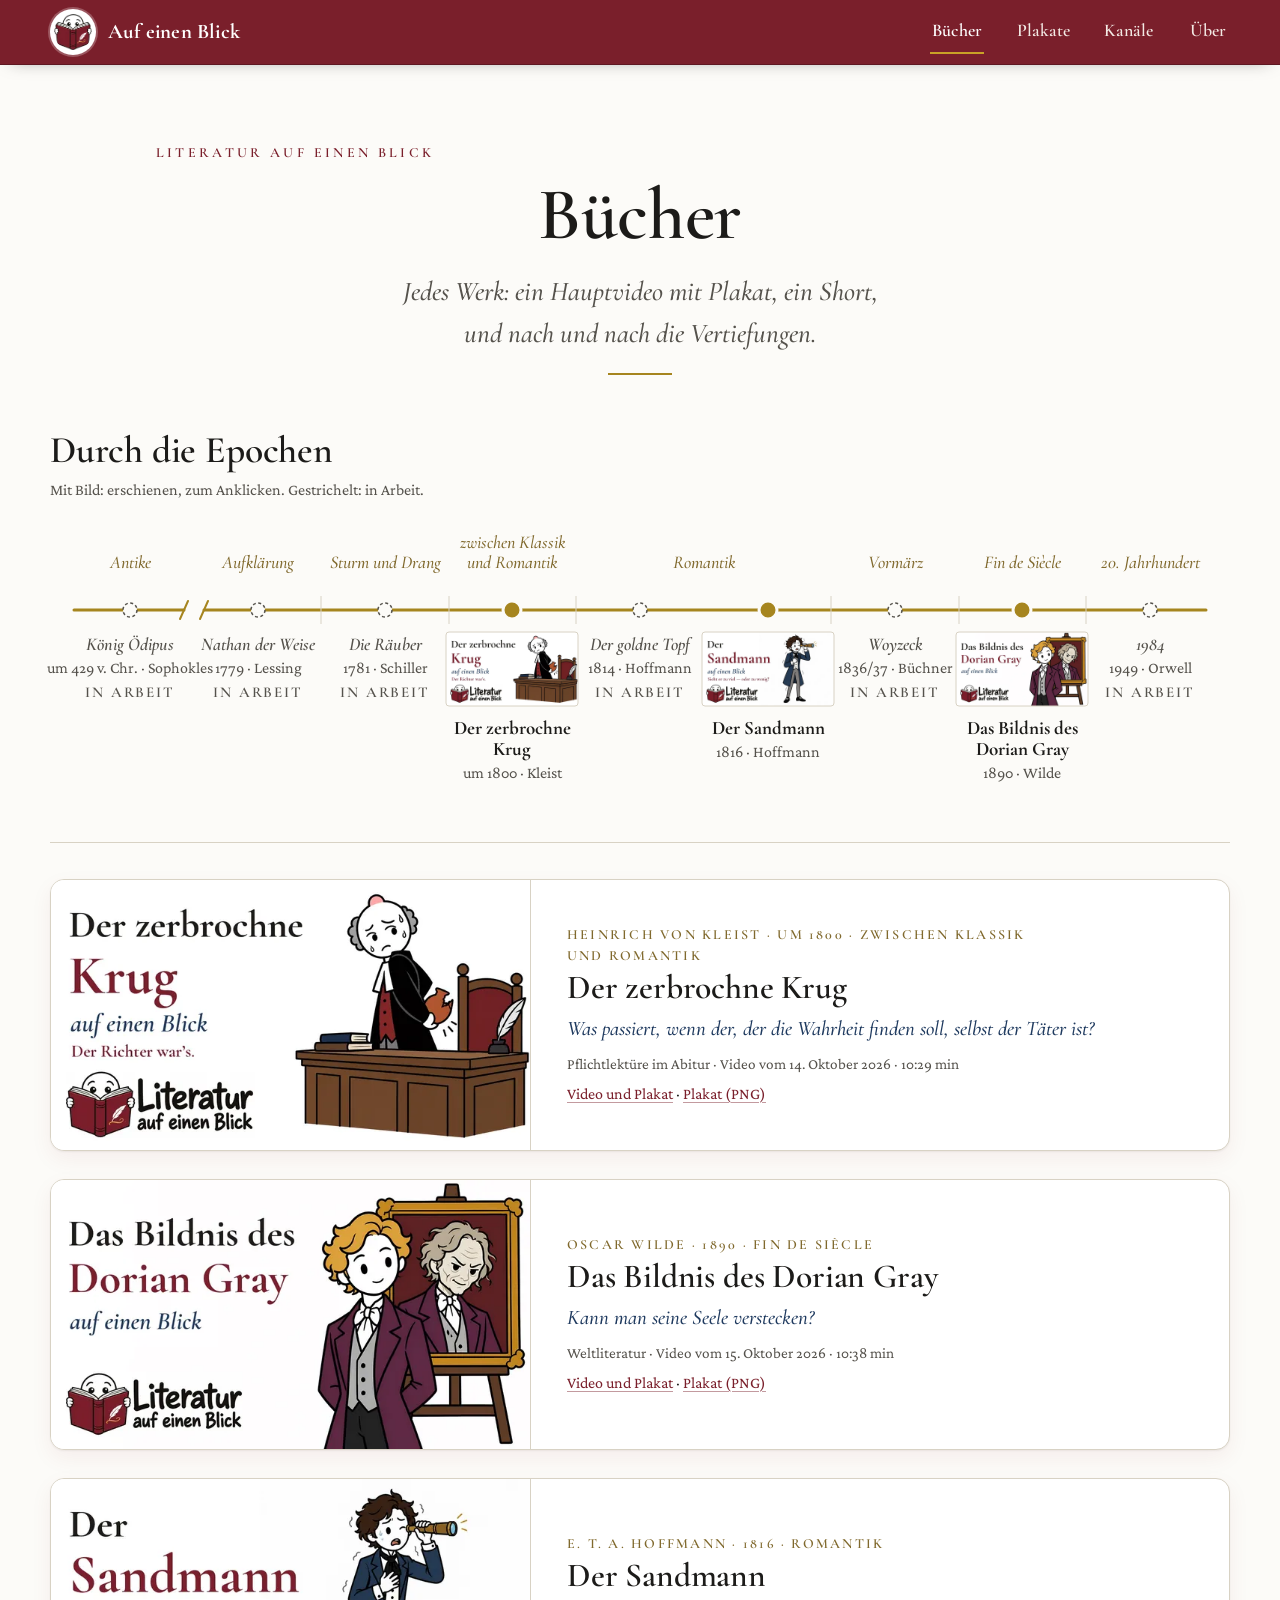
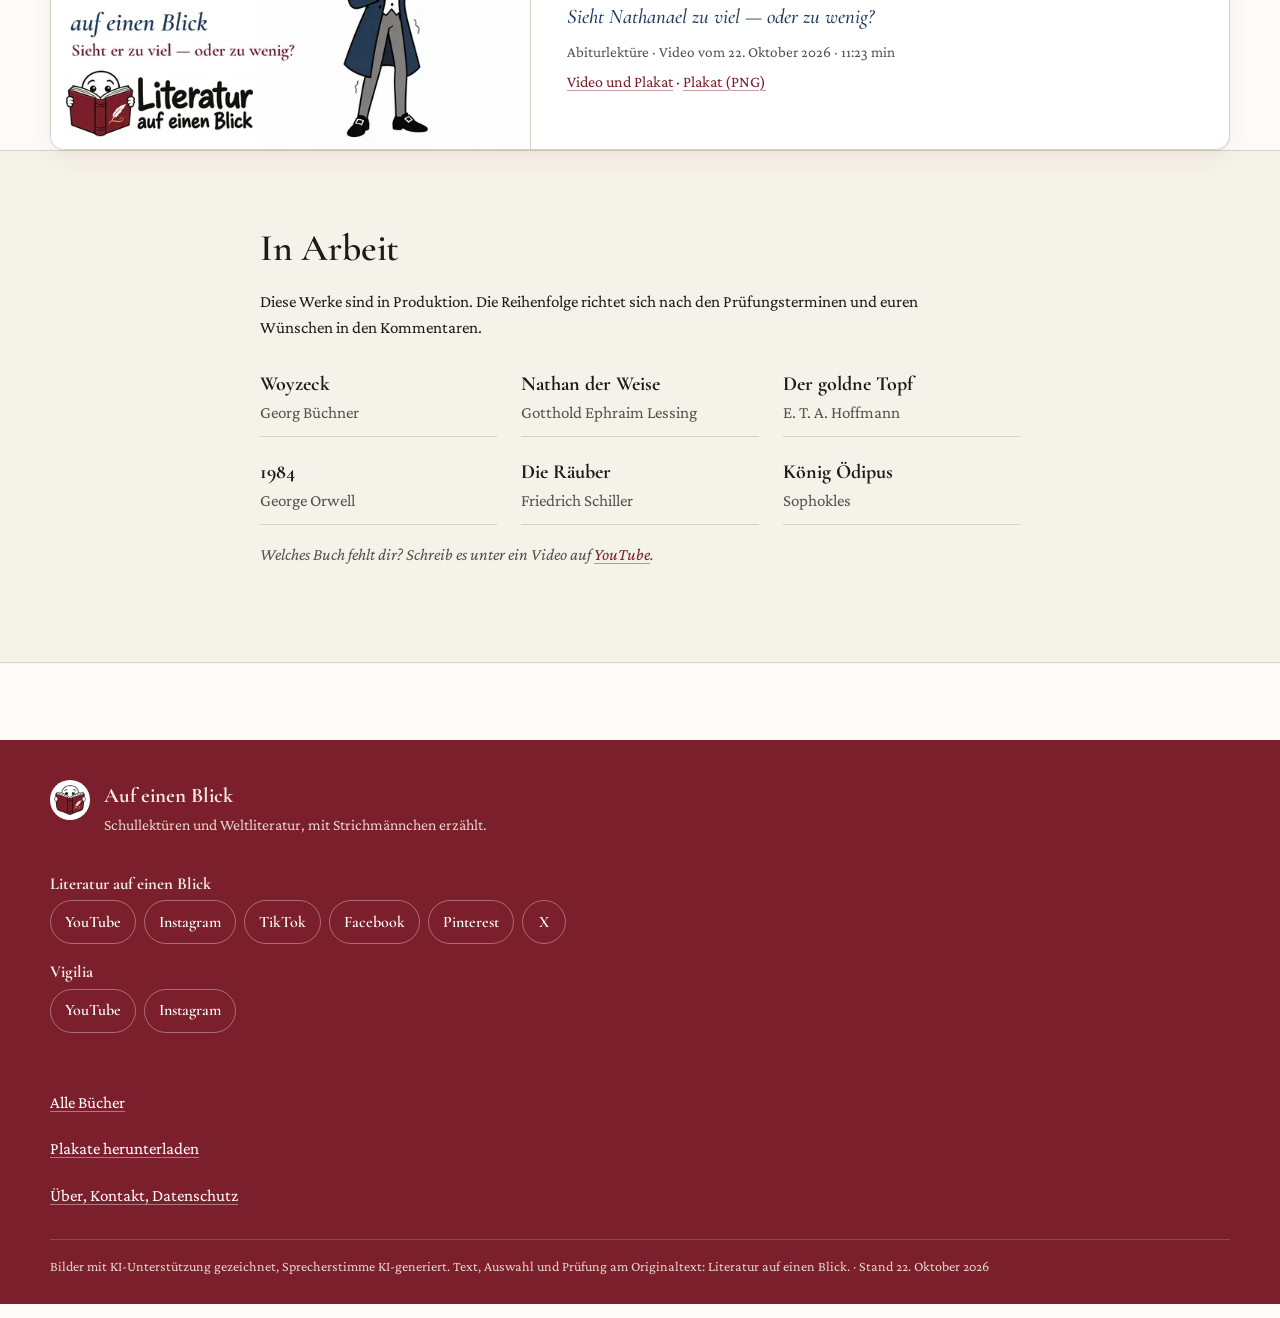
==== literatur/index.html @ 92797b98 "Website aktualisiert 28.10.2026 Co-Authored-By: Claude Opus 5.5 <noreply@anthropic.com>" ====
<!doctype html>
<html lang="de">
<head>
<meta charset="utf-8">
<meta name="viewport" content="width=device-width, initial-scale=1">
<title>Bücher · Auf einen Blick</title>
<meta name="description" content="Alle Werke von Literatur auf einen Blick: Der zerbrochne Krug, Das Bildnis des Dorian Gray, Der Sandmann. Video, Lernplakat, Short und Vertiefungen je Buch.">
<meta name="color-scheme" content="light">
<meta name="theme-color" content="#7A1F2B">
<meta name="google-site-verification" content="dYZ2hgxdLOQ-NdaXoD5eYEGdxpUDi4HKj_KnLI_vL98">
<meta name="p:domain_verify" content="3f7eaf046e3f26bb8e0d4d03ab0df8d9">
<link rel="canonical" href="https://aufeinenblick-kanal.de/literatur/">
<meta property="og:url" content="https://aufeinenblick-kanal.de/literatur/">
<meta property="og:type" content="website">
<meta property="og:site_name" content="Auf einen Blick">
<meta property="og:title" content="Bücher · Auf einen Blick">
<meta property="og:description" content="Alle Werke von Literatur auf einen Blick: Der zerbrochne Krug, Das Bildnis des Dorian Gray, Der Sandmann. Video, Lernplakat, Short und Vertiefungen je Buch.">
<meta property="og:image" content="https://aufeinenblick-kanal.de/medien/logo.png">
<meta property="og:image:width" content="1200">
<meta property="og:image:height" content="421">
<meta property="og:image:alt" content="Auf einen Blick">
<meta property="og:locale" content="de_DE">
<meta name="twitter:card" content="summary_large_image">
<link rel="icon" type="image/png" sizes="32x32" href="../medien/favicon-32.png">
<link rel="icon" type="image/png" sizes="192x192" href="../medien/favicon-192.png">
<link rel="apple-touch-icon" href="../medien/apple-touch-icon.png">
<link rel="preload" href="../schriften/CormorantGaramond-600.woff" as="font" type="font/woff" crossorigin>
<link rel="preload" href="../schriften/CrimsonPro-Regular.woff" as="font" type="font/woff" crossorigin>
<link rel="stylesheet" href="../stil.css?v=e8e331c3">
<script type="application/ld+json">{"@context":"https://schema.org","@graph":[{"@type":"CollectionPage","@id":"https://aufeinenblick-kanal.de/literatur/","url":"https://aufeinenblick-kanal.de/literatur/","name":"Bücher","inLanguage":"de","isPartOf":{"@id":"https://aufeinenblick-kanal.de/#website"},"mainEntity":{"@type":"ItemList","itemListElement":[{"@type":"ListItem","position":1,"url":"https://aufeinenblick-kanal.de/literatur/der-zerbrochne-krug/","name":"Der zerbrochne Krug"},{"@type":"ListItem","position":2,"url":"https://aufeinenblick-kanal.de/literatur/das-bildnis-des-dorian-gray/","name":"Das Bildnis des Dorian Gray"},{"@type":"ListItem","position":3,"url":"https://aufeinenblick-kanal.de/literatur/der-sandmann/","name":"Der Sandmann"}]}}]}</script>
</head>
<body>
<a class="sprung" href="#inhalt">Zum Inhalt</a>
<header class="kopf">
  <div class="rahmen kopf-innen">
    <a class="marke" href="../index.html" aria-label="Auf einen Blick – Startseite">
      <picture><source type="image/webp" srcset="../medien/gucker-92.webp"><img src="../medien/gucker-92.png" alt="" width="46" height="46"></picture>
      <span>Auf einen Blick</span>
    </a>
    <nav class="nav" aria-label="Hauptnavigation"><a href="../literatur/" aria-current="page">Bücher</a><a href="../plakate/">Plakate</a><a href="../index.html#kanaele">Kanäle</a><a href="../ueber/">Über</a></nav>
  </div>
</header>
<main id="inhalt">

<section class="rahmen">
  <div class="titelkopf"><p class="kicker">Literatur auf einen Blick</p><h1>Bücher</h1><p class="unterzeile">Jedes Werk: ein Hauptvideo mit Plakat, ein Short, und nach und nach die Vertiefungen.</p><span class="goldlinie" aria-hidden="true"></span></div>
  <section class="zeitleiste" aria-labelledby="zl-h">
  <h2 id="zl-h">Durch die Epochen</h2>
  <p class="zl-legende">Mit Bild: erschienen, zum Anklicken. Gestrichelt: in Arbeit.</p>
  <svg class="zeitleiste-quer" viewBox="0 0 1180 292" width="1180" height="292" role="group" aria-label="Zeitleiste der Werke nach Epochen"><defs><clipPath id="zlq3"><rect x="396" y="114" width="132" height="74" rx="3"/></clipPath><clipPath id="zlq5"><rect x="652" y="114" width="132" height="74" rx="3"/></clipPath><clipPath id="zlq7"><rect x="906" y="114" width="132" height="74" rx="3"/></clipPath></defs><line class="zl-pfad" x1="154" y1="92" x2="1156" y2="92"/><line class="zl-pfad" x1="24" y1="92" x2="134" y2="92"/><text class="zl-epoche" text-anchor="middle"><tspan x="80" y="50">Antike</tspan></text><text class="zl-epoche" text-anchor="middle"><tspan x="208" y="50">Aufklärung</tspan></text><text class="zl-epoche" text-anchor="middle"><tspan x="335" y="50">Sturm und Drang</tspan></text><text class="zl-epoche" text-anchor="middle"><tspan x="462" y="30">zwischen Klassik</tspan><tspan x="462" y="50">und Romantik</tspan></text><text class="zl-epoche" text-anchor="middle"><tspan x="654" y="50">Romantik</tspan></text><text class="zl-epoche" text-anchor="middle"><tspan x="845" y="50">Vormärz</tspan></text><text class="zl-epoche" text-anchor="middle"><tspan x="972" y="50">Fin de Siècle</tspan></text><text class="zl-epoche" text-anchor="middle"><tspan x="1100" y="50">20. Jahrhundert</tspan></text><path class="zl-bruch" d="M130 101 l8 -18 M150 101 l8 -18"/><line class="zl-grenze" x1="271" y1="78" x2="271" y2="106"/><line class="zl-grenze" x1="399" y1="78" x2="399" y2="106"/><line class="zl-grenze" x1="526" y1="78" x2="526" y2="106"/><line class="zl-grenze" x1="781" y1="78" x2="781" y2="106"/><line class="zl-grenze" x1="909" y1="78" x2="909" y2="106"/><line class="zl-grenze" x1="1036" y1="78" x2="1036" y2="106"/><g class="zl-bald"><circle class="zl-knoten-bald" cx="80" cy="92" r="7"/><text class="zl-titel-bald" text-anchor="middle"><tspan x="80" y="132">König Ödipus</tspan></text><text class="zl-meta" text-anchor="middle" x="80" y="155">um 429 v. Chr. · Sophokles</text><text class="zl-stand" text-anchor="middle" x="80" y="179">in Arbeit</text></g><g class="zl-bald"><circle class="zl-knoten-bald" cx="208" cy="92" r="7"/><text class="zl-titel-bald" text-anchor="middle"><tspan x="208" y="132">Nathan der Weise</tspan></text><text class="zl-meta" text-anchor="middle" x="208" y="155">1779 · Lessing</text><text class="zl-stand" text-anchor="middle" x="208" y="179">in Arbeit</text></g><g class="zl-bald"><circle class="zl-knoten-bald" cx="335" cy="92" r="7"/><text class="zl-titel-bald" text-anchor="middle"><tspan x="335" y="132">Die Räuber</tspan></text><text class="zl-meta" text-anchor="middle" x="335" y="155">1781 · Schiller</text><text class="zl-stand" text-anchor="middle" x="335" y="179">in Arbeit</text></g><a href="../literatur/der-zerbrochne-krug/" aria-label="Der zerbrochne Krug, um 1800 · Kleist, zwischen Klassik und Romantik"><circle class="zl-knoten" cx="462" cy="92" r="9"/><image href="../medien/der-zerbrochne-krug/thumbnail-640.webp" x="396" y="114" width="132" height="74" preserveAspectRatio="xMidYMid slice" clip-path="url(#zlq3)"/><rect class="zl-rahmen" x="396" y="114" width="132" height="74" rx="3"/><text class="zl-titel" text-anchor="middle"><tspan x="462" y="216">Der zerbrochne</tspan><tspan x="462" y="237">Krug</tspan></text><text class="zl-meta" text-anchor="middle" x="462" y="260">um 1800 · Kleist</text></a><g class="zl-bald"><circle class="zl-knoten-bald" cx="590" cy="92" r="7"/><text class="zl-titel-bald" text-anchor="middle"><tspan x="590" y="132">Der goldne Topf</tspan></text><text class="zl-meta" text-anchor="middle" x="590" y="155">1814 · Hoffmann</text><text class="zl-stand" text-anchor="middle" x="590" y="179">in Arbeit</text></g><a href="../literatur/der-sandmann/" aria-label="Der Sandmann, 1816 · Hoffmann, Romantik"><circle class="zl-knoten" cx="718" cy="92" r="9"/><image href="../medien/der-sandmann/thumbnail-640.webp" x="652" y="114" width="132" height="74" preserveAspectRatio="xMidYMid slice" clip-path="url(#zlq5)"/><rect class="zl-rahmen" x="652" y="114" width="132" height="74" rx="3"/><text class="zl-titel" text-anchor="middle"><tspan x="718" y="216">Der Sandmann</tspan></text><text class="zl-meta" text-anchor="middle" x="718" y="239">1816 · Hoffmann</text></a><g class="zl-bald"><circle class="zl-knoten-bald" cx="845" cy="92" r="7"/><text class="zl-titel-bald" text-anchor="middle"><tspan x="845" y="132">Woyzeck</tspan></text><text class="zl-meta" text-anchor="middle" x="845" y="155">1836/37 · Büchner</text><text class="zl-stand" text-anchor="middle" x="845" y="179">in Arbeit</text></g><a href="../literatur/das-bildnis-des-dorian-gray/" aria-label="Das Bildnis des Dorian Gray, 1890 · Wilde, Fin de Siècle"><circle class="zl-knoten" cx="972" cy="92" r="9"/><image href="../medien/das-bildnis-des-dorian-gray/thumbnail-640.webp" x="906" y="114" width="132" height="74" preserveAspectRatio="xMidYMid slice" clip-path="url(#zlq7)"/><rect class="zl-rahmen" x="906" y="114" width="132" height="74" rx="3"/><text class="zl-titel" text-anchor="middle"><tspan x="972" y="216">Das Bildnis des</tspan><tspan x="972" y="237">Dorian Gray</tspan></text><text class="zl-meta" text-anchor="middle" x="972" y="260">1890 · Wilde</text></a><g class="zl-bald"><circle class="zl-knoten-bald" cx="1100" cy="92" r="7"/><text class="zl-titel-bald" text-anchor="middle"><tspan x="1100" y="132">1984</tspan></text><text class="zl-meta" text-anchor="middle" x="1100" y="155">1949 · Orwell</text><text class="zl-stand" text-anchor="middle" x="1100" y="179">in Arbeit</text></g></svg>
  <div class="zeitleiste-hoch"><div class="zl-lauf"><p class="zl-ep">Antike</p><ul><li class="zl-offen"><strong>König Ödipus</strong><span class="zl-m">um 429 v. Chr. · Sophokles · in Arbeit</span></li></ul></div><div class="zl-bruch" aria-hidden="true"><svg viewBox="0 0 24 22" width="24" height="22"><path d="M2 12 l20 -8 M2 20 l20 -8"/></svg></div><div class="zl-lauf"><p class="zl-ep">Aufklärung</p><ul><li class="zl-offen"><strong>Nathan der Weise</strong><span class="zl-m">1779 · Lessing · in Arbeit</span></li></ul><p class="zl-ep">Sturm und Drang</p><ul><li class="zl-offen"><strong>Die Räuber</strong><span class="zl-m">1781 · Schiller · in Arbeit</span></li></ul><p class="zl-ep">zwischen Klassik und Romantik</p><ul><li class="zl-da"><a href="../literatur/der-zerbrochne-krug/"><picture><source type="image/webp" srcset="../medien/der-zerbrochne-krug/thumbnail-640.webp 640w, ../medien/der-zerbrochne-krug/thumbnail-960.webp 960w, ../medien/der-zerbrochne-krug/thumbnail-1280.webp 1280w" sizes="120px"><img src="../medien/der-zerbrochne-krug/thumbnail-klein.jpg" alt="" width="640" height="360" loading="lazy" decoding="async"></picture><span><strong>Der zerbrochne Krug</strong><span class="zl-m">um 1800 · Kleist</span></span></a></li></ul><p class="zl-ep">Romantik</p><ul><li class="zl-offen"><strong>Der goldne Topf</strong><span class="zl-m">1814 · Hoffmann · in Arbeit</span></li><li class="zl-da"><a href="../literatur/der-sandmann/"><picture><source type="image/webp" srcset="../medien/der-sandmann/thumbnail-640.webp 640w, ../medien/der-sandmann/thumbnail-960.webp 960w, ../medien/der-sandmann/thumbnail-1280.webp 1280w" sizes="120px"><img src="../medien/der-sandmann/thumbnail-klein.jpg" alt="" width="640" height="360" loading="lazy" decoding="async"></picture><span><strong>Der Sandmann</strong><span class="zl-m">1816 · Hoffmann</span></span></a></li></ul><p class="zl-ep">Vormärz</p><ul><li class="zl-offen"><strong>Woyzeck</strong><span class="zl-m">1836/37 · Büchner · in Arbeit</span></li></ul><p class="zl-ep">Fin de Siècle</p><ul><li class="zl-da"><a href="../literatur/das-bildnis-des-dorian-gray/"><picture><source type="image/webp" srcset="../medien/das-bildnis-des-dorian-gray/thumbnail-640.webp 640w, ../medien/das-bildnis-des-dorian-gray/thumbnail-960.webp 960w, ../medien/das-bildnis-des-dorian-gray/thumbnail-1280.webp 1280w" sizes="120px"><img src="../medien/das-bildnis-des-dorian-gray/thumbnail-klein.jpg" alt="" width="640" height="360" loading="lazy" decoding="async"></picture><span><strong>Das Bildnis des Dorian Gray</strong><span class="zl-m">1890 · Wilde</span></span></a></li></ul><p class="zl-ep">20. Jahrhundert</p><ul><li class="zl-offen"><strong>1984</strong><span class="zl-m">1949 · Orwell · in Arbeit</span></li></ul></div></div>
</section>
  <ul class="werk-liste gross"><li class="werk-karte">
  <a href="../literatur/der-zerbrochne-krug/" class="werk-bild" tabindex="-1" aria-hidden="true"><picture><source type="image/webp" srcset="../medien/der-zerbrochne-krug/thumbnail-640.webp 640w, ../medien/der-zerbrochne-krug/thumbnail-960.webp 960w, ../medien/der-zerbrochne-krug/thumbnail-1280.webp 1280w" sizes="(max-width: 640px) calc(100vw - 32px), 460px"><img src="../medien/der-zerbrochne-krug/thumbnail.jpg" alt="" width="640" height="360" loading="lazy" decoding="async"></picture></a>
  <div class="werk-text">
    <p class="werk-autor">Heinrich von Kleist · um 1800 · zwischen Klassik und Romantik</p>
    <h2><a href="../literatur/der-zerbrochne-krug/">Der zerbrochne Krug</a></h2>
    <p class="werk-frage">Was passiert, wenn der, der die Wahrheit finden soll, selbst der Täter ist?</p>
    <p class="werk-meta">Pflichtlektüre im Abitur · Video vom 14. Oktober 2026 · 10:29 min</p>
    <p class="werk-links"><a href="../literatur/der-zerbrochne-krug/">Video und Plakat</a> · <a href="../medien/der-zerbrochne-krug/plakat.png" download>Plakat (PNG)</a></p>
  </div>
</li><li class="werk-karte">
  <a href="../literatur/das-bildnis-des-dorian-gray/" class="werk-bild" tabindex="-1" aria-hidden="true"><picture><source type="image/webp" srcset="../medien/das-bildnis-des-dorian-gray/thumbnail-640.webp 640w, ../medien/das-bildnis-des-dorian-gray/thumbnail-960.webp 960w, ../medien/das-bildnis-des-dorian-gray/thumbnail-1280.webp 1280w" sizes="(max-width: 640px) calc(100vw - 32px), 460px"><img src="../medien/das-bildnis-des-dorian-gray/thumbnail.jpg" alt="" width="640" height="360" loading="lazy" decoding="async"></picture></a>
  <div class="werk-text">
    <p class="werk-autor">Oscar Wilde · 1890 · Fin de Siècle</p>
    <h2><a href="../literatur/das-bildnis-des-dorian-gray/">Das Bildnis des Dorian Gray</a></h2>
    <p class="werk-frage">Kann man seine Seele verstecken?</p>
    <p class="werk-meta">Weltliteratur · Video vom 15. Oktober 2026 · 10:38 min</p>
    <p class="werk-links"><a href="../literatur/das-bildnis-des-dorian-gray/">Video und Plakat</a> · <a href="../medien/das-bildnis-des-dorian-gray/plakat.png" download>Plakat (PNG)</a></p>
  </div>
</li><li class="werk-karte">
  <a href="../literatur/der-sandmann/" class="werk-bild" tabindex="-1" aria-hidden="true"><picture><source type="image/webp" srcset="../medien/der-sandmann/thumbnail-640.webp 640w, ../medien/der-sandmann/thumbnail-960.webp 960w, ../medien/der-sandmann/thumbnail-1280.webp 1280w" sizes="(max-width: 640px) calc(100vw - 32px), 460px"><img src="../medien/der-sandmann/thumbnail.jpg" alt="" width="640" height="360" loading="lazy" decoding="async"></picture></a>
  <div class="werk-text">
    <p class="werk-autor">E. T. A. Hoffmann · 1816 · Romantik</p>
    <h2><a href="../literatur/der-sandmann/">Der Sandmann</a></h2>
    <p class="werk-frage">Sieht Nathanael zu viel — oder zu wenig?</p>
    <p class="werk-meta">Abiturlektüre · Video vom 22. Oktober 2026 · 11:23 min</p>
    <p class="werk-links"><a href="../literatur/der-sandmann/">Video und Plakat</a> · <a href="../medien/der-sandmann/plakat.png" download>Plakat (PNG)</a></p>
  </div>
</li></ul>
</section>

<section class="abschnitt abschnitt-ton" aria-labelledby="bald">
  <div class="rahmen schmal">
    <h2 id="bald">In Arbeit</h2>
    <p>Diese Werke sind in Produktion. Die Reihenfolge richtet sich nach den Prüfungsterminen und euren Wünschen in den Kommentaren.</p>
    <ul class="bald-liste"><li><strong>Woyzeck</strong> <span>Georg Büchner</span></li><li><strong>Nathan der Weise</strong> <span>Gotthold Ephraim Lessing</span></li><li><strong>Der goldne Topf</strong> <span>E. T. A. Hoffmann</span></li><li><strong>1984</strong> <span>George Orwell</span></li><li><strong>Die Räuber</strong> <span>Friedrich Schiller</span></li><li><strong>König Ödipus</strong> <span>Sophokles</span></li></ul>
    <p class="randnotiz">Welches Buch fehlt dir? Schreib es unter ein Video auf <a href="https://www.youtube.com/@literaturaufeinenblick" rel="noopener">YouTube</a>.</p>
  </div>
</section>

</main>
<footer class="fuss">
  <div class="rahmen fuss-innen">
    <div class="fuss-marke">
      <picture><source type="image/webp" srcset="../medien/gucker-92.webp"><img src="../medien/gucker-92.png" alt="" width="40" height="40" loading="lazy" decoding="async"></picture>
      <div><strong>Auf einen Blick</strong><br><span>Schullektüren und Weltliteratur, mit Strichmännchen erzählt.</span></div>
    </div>
    <div class="fuss-sozial">
      <p class="fuss-titel">Literatur auf einen Blick</p><p class="sozial hell"><a href="https://www.youtube.com/@literaturaufeinenblick" rel="noopener">YouTube</a><a href="https://www.instagram.com/literaturaufeinenblick/" rel="noopener">Instagram</a><a href="https://www.tiktok.com/@literaturaufeinenblick" rel="noopener">TikTok</a><a href="https://www.facebook.com/profile.php?id=61595866234250" rel="noopener">Facebook</a><a href="https://de.pinterest.com/literaturaufeinenblick/" rel="noopener">Pinterest</a><a href="https://x.com/LitAufEinBlick" rel="noopener">X</a></p>
      <p class="fuss-titel">Vigilia</p><p class="sozial hell"><a href="https://www.youtube.com/@vigiliastudy" rel="noopener">YouTube</a><a href="https://www.instagram.com/vigilia_ambience/" rel="noopener">Instagram</a></p>
    </div>
    <ul class="fuss-links">
      <li><a href="../literatur/">Alle Bücher</a></li>
      <li><a href="../plakate/">Plakate herunterladen</a></li>
      <li><a href="../ueber/">Über, Kontakt, Datenschutz</a></li>
    </ul>
  </div>
  <p class="rahmen fuss-zeile">Bilder mit KI-Unterstützung gezeichnet, Sprecherstimme KI-generiert. Text, Auswahl und Prüfung am Originaltext: Literatur auf einen Blick. · Stand 22. Oktober 2026</p>
</footer>
<script src="../seite.js?v=51c5c749" defer></script>
</body>
</html>
---- stil.css ----
/* Auf einen Blick — Stylesheet
   Farbtoken „Regnum“ (00 Designsystem C+L §2) + Markenfarben der Kanalfamilie.
   Handwerk: Kicker in gesperrten Versalien über dem Titel, EINE kurze Goldlinie je Seite,
   keine Vollrahmen, Weißbühne wie auf den Plakaten. Hell, bewusst ohne Dunkelmodus. */

@font-face{font-family:"Cormorant";src:url("schriften/CormorantGaramond-500.woff") format("woff");font-weight:500;font-style:normal;font-display:swap}
@font-face{font-family:"Cormorant";src:url("schriften/CormorantGaramond-600.woff") format("woff");font-weight:600;font-style:normal;font-display:swap}
@font-face{font-family:"Cormorant";src:url("schriften/CormorantGaramond-700.woff") format("woff");font-weight:700;font-style:normal;font-display:swap}
@font-face{font-family:"Cormorant";src:url("schriften/CormorantGaramond-Italic-500.woff") format("woff");font-weight:500;font-style:italic;font-display:swap}
@font-face{font-family:"Cormorant";src:url("schriften/CormorantGaramond-Italic-600.woff") format("woff");font-weight:600;font-style:italic;font-display:swap}
@font-face{font-family:"Crimson";src:url("schriften/CrimsonPro-Regular.woff") format("woff");font-weight:400;font-style:normal;font-display:swap}
@font-face{font-family:"Crimson";src:url("schriften/CrimsonPro-Italic.woff") format("woff");font-weight:400;font-style:italic;font-display:swap}
@font-face{font-family:"Crimson";src:url("schriften/CrimsonPro-Bold.woff") format("woff");font-weight:700;font-style:normal;font-display:swap}

:root{
  --weiss:#FCFBF8; --altweiss:#F5F2EA; --papier:#FFFFFF;
  --tinte:#1C1B19; --tinte2:#55524C; --linie:#D8D2C4; --silber:#8E887C;
  --weinrot:#7A1F2B; --blutrot:#8A1220; --gold:#A6851F; --gold-hell:#C9A227; --navy:#1F3A5F; --gruen:#5A7A4D;
  /* Gold als Schrift: #A6851F erreicht auf Weiß nur 3,4:1. #80692D ist der Ursprungston aus dem Designsystem (§2, „aufgehellt aus 80692D“) und hält 5,1:1. */
  --gold-schrift:#80692D;
  --fuss-text:#F3E9E4; --fuss-leise:#E8D5CF;
  --display:"Cormorant","Cormorant Garamond",Garamond,"Times New Roman",serif;
  --text:"Crimson","Crimson Pro",Georgia,"Times New Roman",serif;
  --rahmen:1180px; --schmal:760px; --rand:clamp(16px,4vw,40px);
  --schatten:0 1px 2px rgba(28,27,25,.08),0 14px 34px -14px rgba(122,31,43,.25);
  --uebergang:220ms cubic-bezier(.2,.8,.2,1);
  /* Karten wie in der Lektüre-App (Radius 14, Schatten mit Weinrot-Hauch) */
  --r:14px;
  --karte-schatten:0 1px 2px rgba(28,27,25,.06),0 8px 22px rgba(138,18,32,.06);
  --karte-schatten-hoch:0 2px 4px rgba(28,27,25,.07),0 14px 30px rgba(138,18,32,.11);
}
*{box-sizing:border-box}
html{color-scheme:light;scroll-behavior:smooth;-webkit-text-size-adjust:100%}
[id]{scroll-margin-top:80px} /* Sprungziele nicht unter dem klebenden Kopf */
body{margin:0;background:var(--weiss);color:var(--tinte);font:400 1.0625rem/1.55 var(--text);font-feature-settings:"kern","liga","onum";}
img{max-width:100%;height:auto;display:block}
picture{display:block}
a{color:var(--weinrot);text-decoration:underline;text-decoration-thickness:1px;text-underline-offset:3px;text-decoration-color:color-mix(in srgb,var(--weinrot) 45%,transparent);transition:color var(--uebergang),text-decoration-color var(--uebergang)}
a:hover{color:var(--blutrot);text-decoration-color:var(--gold)}
::selection{background:color-mix(in srgb,var(--gold) 35%,white);color:var(--tinte)}
:focus-visible{outline:2px solid var(--gold);outline-offset:3px;border-radius:2px}
.sprung{position:absolute;left:-999px;top:8px;background:var(--weinrot);color:#fff;padding:8px 12px;z-index:50}
.sprung:focus{left:8px}

h1,h2,h3{font-family:var(--display);font-weight:600;line-height:1.08;margin:0;color:var(--tinte);text-wrap:balance;letter-spacing:-.005em}
h1{font-size:clamp(2.5rem,1.6rem + 4vw,4.6rem);font-weight:600}
h2{font-size:clamp(1.7rem,1.3rem + 1.4vw,2.35rem);margin:0 0 .55em}
h3{font-size:1.45rem}
p{margin:0 0 1em;max-width:70ch}
strong{font-weight:700}
small{font-size:.85em}

.rahmen{width:min(100% - 2*var(--rand),var(--rahmen));margin-inline:auto}
.rahmen.schmal,.schmal{width:min(100% - 2*var(--rand),var(--schmal))}
.abschnitt{padding:clamp(40px,6vw,84px) 0}
.abschnitt-ton{background:var(--altweiss);border-top:1px solid var(--linie);border-bottom:1px solid var(--linie)}
.abschnitt-ton + .abschnitt-ton{border-top:0}
.abschnitt-kopf{display:flex;align-items:baseline;justify-content:space-between;gap:20px;flex-wrap:wrap}
.abschnitt-kopf h2{margin-bottom:.3em}
.mehr{display:inline-flex;align-items:center;min-height:44px;font-family:var(--display);font-size:1.15rem;font-weight:600;white-space:nowrap}

/* Kicker, Goldlinie, Titelkopf — Handwerk des Designsystems */
.kicker{font-family:var(--display);font-weight:600;font-size:.875rem;letter-spacing:.24em;text-transform:uppercase;color:var(--weinrot);margin:0 0 .75rem}
.goldlinie{display:block;width:64px;height:2px;background:var(--gold);margin:1.1rem auto 1.4rem}
.goldlinie.links{margin-left:0}
.titelkopf{text-align:center;padding:clamp(40px,6vw,80px) 0 clamp(12px,2vw,24px)}
.titelkopf h1{max-width:18ch;margin-inline:auto}
.unterzeile{font-family:var(--display);font-style:italic;font-weight:500;font-size:clamp(1.25rem,1rem + 1vw,1.7rem);color:var(--tinte2);margin:.6em auto 0;max-width:40ch}
.vorspann{font-size:1.22rem;line-height:1.5;max-width:60ch}
.vorspann.klein{font-size:1.08rem;color:var(--tinte2)}
.randnotiz{font-style:italic;color:var(--tinte2);max-width:60ch}

/* Kopf */
/* Weinrotes Band wie die Lektüre-App; mit dem weinroten Fuß zusammen die „Banderole“ (Designsystem: rote Streifen oben und unten) */
.kopf{position:sticky;top:0;z-index:20;background:var(--weinrot);color:var(--fuss-text);border-bottom:1px solid #5E1721;box-shadow:0 6px 18px -12px rgba(28,27,25,.55)}
.kopf :focus-visible{outline-color:var(--gold-hell)}
.kopf-innen{display:flex;align-items:center;justify-content:space-between;gap:16px;min-height:64px}
.marke{flex:0 0 auto;min-width:46px;min-height:44px;display:flex;align-items:center;gap:12px;text-decoration:none;color:#fff;font-family:var(--display);font-weight:700;font-size:1.3rem;letter-spacing:.01em}
.marke img{width:46px;height:46px;object-fit:contain;background:#fff;border-radius:50%;padding:4px;box-shadow:0 0 0 2px rgba(255,255,255,.25)}
.marke:hover{color:#fff}
.nav{display:flex;gap:clamp(14px,2.4vw,32px)}
.nav a{display:inline-flex;align-items:center;justify-content:center;min-height:44px;min-width:44px;text-decoration:none;color:var(--fuss-text);font-family:var(--display);font-weight:600;font-size:1.12rem;padding:0 2px;border-bottom:2px solid transparent;transition:color var(--uebergang),border-color var(--uebergang)}
.nav a:hover{color:#fff;border-color:var(--gold-hell)}
.nav a[aria-current="page"]{color:#fff;border-color:var(--gold-hell)}

/* Held (Startseite) */
/* Wie das Kanalbanner: weiße Bühne, Schriftzug G-10 mittig, darunter die gesperrte Leiste in Weinrot,
   links vier, rechts drei Dorian-Figuren auf gemeinsamer Fußlinie. Darunter Claim und Knöpfe, mittig. */
.held{background:var(--papier);border-bottom:1px solid var(--linie)}
.held-buehne{width:min(100% - 2*var(--rand),1320px);margin-inline:auto;display:grid;grid-template-columns:minmax(0,1fr) auto minmax(0,1fr);align-items:end;gap:clamp(16px,3vw,48px);padding:clamp(28px,4.5vw,60px) 0 clamp(24px,3.6vw,48px)}
.held-buehne picture{display:block}
.held-marke{text-align:center;padding-bottom:4px}
.held-logo{width:min(42vw,540px);height:auto;margin-inline:auto}
.held-leiste{font-family:var(--display);font-weight:600;font-size:clamp(.875rem,.7rem + .45vw,1.08rem);letter-spacing:.26em;text-transform:uppercase;color:var(--weinrot);margin:clamp(10px,1.4vw,18px) auto 0;max-width:none;white-space:nowrap}
.held-leiste i{font-style:normal;margin:0 .35em;letter-spacing:0}
.held-leiste span{white-space:nowrap}
.held-figuren{height:clamp(120px,15.5vw,212px);width:auto;max-width:100%;object-fit:contain}
.held-buehne > picture:first-child .held-figuren{margin-left:auto}
.held-buehne > picture:last-child .held-figuren{margin-right:auto}
.held-text{text-align:center;padding:clamp(36px,5vw,64px) 0 clamp(8px,2vw,24px)}
.held-text h1{font-size:clamp(2.3rem,1.6rem + 2.8vw,3.9rem);max-width:none}
.held-text h1 span{white-space:nowrap}
.held-text .vorspann{margin:0 auto;max-width:58ch}
.held-text .knoepfe{justify-content:center}
.knoepfe{display:flex;gap:12px;flex-wrap:wrap;margin:1.4rem 0 0}
.knopf{display:inline-flex;flex-direction:column;align-items:flex-start;gap:2px;background:var(--weinrot);color:#fff;text-decoration:none;font-family:var(--display);font-weight:700;font-size:1.15rem;line-height:1.15;padding:12px 20px;border:1px solid var(--weinrot);border-radius:3px;min-height:48px;justify-content:center;box-shadow:0 1px 2px rgba(28,27,25,.1),0 10px 24px -12px rgba(122,31,43,.6);transition:transform var(--uebergang),box-shadow var(--uebergang),background var(--uebergang)}
.knopf:hover{background:var(--blutrot);color:#fff;transform:translateY(-1px);box-shadow:0 2px 4px rgba(28,27,25,.1),0 14px 28px -12px rgba(122,31,43,.7)}
.knopf small{font-family:var(--text);font-weight:400;font-size:.875rem;opacity:.9;letter-spacing:0}
.knopf.zweit{background:transparent;color:var(--tinte);border-color:var(--tinte2);box-shadow:none}
.knopf.zweit:hover{background:var(--papier);border-color:var(--tinte);color:var(--tinte)}
.knopf.zweit small{color:var(--tinte2);opacity:1}

/* Werk-Liste (Karten als Zeitungsspalten, nicht als gleichförmige Kacheln) */
.werk-liste{list-style:none;margin:16px 0 0;padding:0;display:grid;grid-template-columns:repeat(auto-fit,minmax(min(300px,100%),1fr));gap:clamp(20px,3vw,40px) clamp(20px,3vw,36px)}
.werk-liste.gross{grid-template-columns:1fr;gap:clamp(18px,2.4vw,28px)}
/* Karten wie in der Lektüre-App: weiße Karte, Haarlinie, weicher weinroter Schatten, Bild bündig oben */
.werk-karte{display:flex;flex-direction:column;gap:0;background:var(--papier);border:1px solid var(--linie);border-radius:var(--r);box-shadow:var(--karte-schatten);overflow:hidden;transition:box-shadow var(--uebergang),transform var(--uebergang)}
.werk-karte:hover{box-shadow:var(--karte-schatten-hoch);transform:translateY(-2px)}
.werk-text{padding:16px clamp(16px,2vw,22px) 4px}
.werk-liste.gross .werk-karte{flex-direction:row;align-items:center;gap:0}
.werk-liste.gross .werk-bild{flex:0 0 min(46%,480px);align-self:stretch}
.werk-liste.gross .werk-bild picture,.werk-liste.gross .werk-bild img{height:100%;object-fit:cover}
.werk-liste.gross .werk-text{padding:20px clamp(18px,3vw,36px)}
.werk-bild{display:block;overflow:hidden;background:var(--papier);border-bottom:1px solid var(--linie)}
.werk-liste.gross .werk-bild{border-bottom:0;border-right:1px solid var(--linie)}
.werk-bild img{transition:transform 600ms cubic-bezier(.2,.8,.2,1)}
.werk-bild:hover img{transform:scale(1.025)}
.werk-text :is(h2,h3){font-size:1.65rem;margin:.1em 0 .25em}
.werk-liste.gross .werk-text :is(h2,h3){font-size:2.1rem}
.werk-text :is(h2,h3) a{text-decoration:none;color:var(--tinte)}
.werk-text :is(h2,h3) a:hover{color:var(--weinrot)}
.werk-autor{font-family:var(--display);font-weight:600;font-size:.875rem;letter-spacing:.16em;text-transform:uppercase;color:var(--gold-schrift);margin:0}
.werk-frage{font-family:var(--display);font-style:italic;font-size:1.3rem;line-height:1.3;color:var(--navy);margin:0 0 .5em}
.werk-meta{font-size:.95rem;color:var(--tinte2);margin:0 0 .4em}
.werk-links{margin:0;font-size:1rem}
/* Textlinks in Karten: Polster vergrößert die Tippfläche auf 44 px, ohne die Zeile zu verschieben */
.werk-links a,.weiter a{padding-block:13px}

/* Schritte */
.schritte{counter-reset:s;list-style:none;margin:8px 0 1.2em;padding:0;display:grid;gap:18px}
.schritte li{position:relative;padding-left:60px;max-width:62ch}
.schritte li::before{counter-increment:s;content:counter(s);position:absolute;left:0;top:-4px;width:40px;height:40px;border-radius:50%;background:var(--weinrot);color:#fff;font-family:var(--display);font-weight:700;font-size:1.3rem;display:grid;place-items:center}
.schritte strong{font-family:var(--display);font-size:1.3rem;font-weight:700;display:block;margin-bottom:.1em}

/* Kanäle */
.kanal-liste{list-style:none;margin:10px 0 0;padding:0;display:grid;grid-template-columns:repeat(auto-fit,minmax(min(320px,100%),1fr));gap:28px 48px}
.kanal{display:flex;gap:18px;align-items:flex-start;padding:18px 0;border-top:1px solid var(--linie)}
.kanal > picture,.kanal .platzhalter{flex:0 0 88px}
.kanal > div{min-width:0}
.kanal img,.kanal .platzhalter{width:88px;height:88px;border-radius:50%;object-fit:cover;box-shadow:0 1px 2px rgba(28,27,25,.1),0 8px 18px -8px rgba(28,27,25,.3)}
.kanal .platzhalter{display:grid;place-items:center;background:var(--papier);border:1px dashed var(--silber);box-shadow:none}
/* Geplante Kanäle: das Zeichen des Dachs, ausgegraut — kein Ersatzsymbol, bis sie ein eigenes Logo haben */
.kanal .platzhalter img{width:52px;height:52px;border-radius:0;box-shadow:none;object-fit:contain;filter:grayscale(1);opacity:.4}
.kanal h3{font-size:1.5rem;margin:0 0 .25em;display:flex;align-items:center;gap:10px;flex-wrap:wrap}
.kanal h3 a{display:inline-flex;align-items:center;min-height:44px;text-decoration:none;color:var(--tinte)}
.kanal h3 a:hover{color:var(--weinrot)}
.kanal p{margin:0 0 .4em;max-width:52ch}
.kanal.geplant p,.kanal.geplant h3{color:var(--tinte2)}
.status{font-family:var(--display);font-weight:600;font-size:.875rem;letter-spacing:.12em;text-transform:uppercase;color:var(--tinte2);border:1px solid var(--linie);border-radius:999px;padding:2px 9px;vertical-align:middle}
.status.laeuft{color:var(--gruen);border-color:color-mix(in srgb,var(--gruen) 45%,transparent)}
.kanal-links{font-size:1rem}
.sozial{display:flex;flex-wrap:wrap;gap:8px;margin:.3em 0 .6em}
.sozial a{display:inline-flex;align-items:center;justify-content:center;min-height:44px;min-width:44px;padding:0 14px;border:1px solid var(--linie);border-radius:999px;background:var(--papier);text-decoration:none;color:var(--tinte);font-family:var(--display);font-weight:600;font-size:1rem;transition:border-color var(--uebergang),color var(--uebergang),transform var(--uebergang)}
.sozial a:hover{border-color:var(--weinrot);color:var(--weinrot);transform:translateY(-1px)}
.sozial.hell a{background:transparent;border-color:rgba(255,255,255,.35);color:#fff}
.sozial.hell a:hover{border-color:var(--gold-hell);color:#fff}
.fuss-sozial{grid-column:span 2}
.fuss-titel{font-family:var(--display);font-weight:700;font-size:1.05rem;margin:0 0 .2em;color:var(--fuss-text)}
.fuss-sozial .sozial{margin:0 0 .9em}
.lesen .sozial{margin:.2em 0 1em}

/* Plakat-Teaser */
.plakat-teaser{display:grid;grid-template-columns:minmax(0,1fr) minmax(0,1.1fr);gap:clamp(24px,4vw,56px);align-items:center}
.plakat-stapel{position:relative;display:block;aspect-ratio:16/10;text-decoration:none}
.plakat-stapel > picture{position:absolute;width:78%;transition:transform 500ms cubic-bezier(.2,.8,.2,1)}
.plakat-stapel img{width:100%;border-radius:3px;box-shadow:var(--schatten);border:1px solid var(--linie);transition:transform 500ms cubic-bezier(.2,.8,.2,1)}
.plakat-stapel > :nth-child(1){right:0;top:0;z-index:3}
.plakat-stapel > :nth-child(2){left:6%;top:16%;z-index:2;transform:rotate(-3deg)}
.plakat-stapel > :nth-child(3){left:0;bottom:0;z-index:1;transform:rotate(2deg)}
.plakat-stapel:hover > :nth-child(1){transform:translateY(-6px)}

/* Werkseite */
.werk .titelkopf{padding-bottom:0}
.leitfrage{background:var(--navy);color:#fff;font-family:var(--display);font-style:italic;font-weight:500;font-size:clamp(1.35rem,1.1rem + 1.2vw,1.9rem);line-height:1.3;padding:18px 26px 20px;margin:1.6rem auto 1.4rem;max-width:40ch;text-align:center;border-radius:3px;box-shadow:0 10px 30px -14px rgba(31,58,95,.7)}
.leitfrage span{display:block;font-style:normal;font-weight:600;font-size:.875rem;letter-spacing:.24em;text-transform:uppercase;color:var(--gold-hell);margin-bottom:.4em}
.kurz{font-size:1.2rem;text-align:center;max-width:56ch;margin:0 auto 1.6rem;color:var(--tinte)}
.video{margin:0 auto;max-width:980px}
.video-knopf{position:relative;display:block;width:100%;padding:0;border:0;background:var(--tinte);cursor:pointer;border-radius:4px;overflow:hidden;box-shadow:var(--schatten);aspect-ratio:16/9}
.video-knopf picture{height:100%}
.video-knopf img{width:100%;height:100%;object-fit:cover;transition:transform 700ms cubic-bezier(.2,.8,.2,1),opacity var(--uebergang)}
.video-knopf:hover img{transform:scale(1.02);opacity:.92}
.video-knopf .play{position:absolute;left:50%;top:50%;width:84px;height:84px;margin:-42px 0 0 -42px;border-radius:50%;background:var(--weinrot);color:#fff;display:grid;place-items:center;box-shadow:0 8px 24px -6px rgba(0,0,0,.5);transition:transform var(--uebergang),background var(--uebergang)}
.video-knopf .play svg{margin-left:4px;width:34px;height:34px}
.video-knopf:hover .play{transform:scale(1.06);background:var(--blutrot)}
.video-knopf .dauer{position:absolute;right:12px;bottom:12px;background:rgba(0,0,0,.72);color:#fff;font-family:var(--text);font-size:.9rem;padding:2px 8px;border-radius:3px;font-variant-numeric:tabular-nums}
.video iframe{display:block;width:100%;aspect-ratio:16/9;border:0;border-radius:4px;box-shadow:var(--schatten);background:#000}
.video figcaption{font-size:.92rem;color:var(--tinte2);margin:10px 0 0;text-align:center}

.plakat{display:grid;grid-template-columns:minmax(0,.9fr) minmax(0,1.3fr);gap:clamp(24px,4vw,60px);align-items:center}
.plakat-text .knoepfe{flex-direction:column;align-items:stretch;gap:10px;max-width:380px}
.plakat-bild{display:block;border:1px solid var(--linie);border-radius:3px;box-shadow:var(--schatten);background:var(--papier);overflow:hidden}
.plakat-bild img{transition:transform 700ms cubic-bezier(.2,.8,.2,1)}
.plakat-bild:hover img{transform:scale(1.015)}

.inhalt{display:grid;grid-template-columns:minmax(0,1.5fr) minmax(0,1fr);gap:clamp(28px,5vw,80px);align-items:start}
.inhalt h2{font-size:1.75rem;margin:1.8em 0 .5em}
.inhalt h2:first-child{margin-top:0}
.klausur{counter-reset:k;list-style:none;margin:0 0 1em;padding:0;display:grid;gap:12px}
.klausur li{position:relative;padding-left:44px;font-size:1.12rem;max-width:60ch}
.klausur li::before{counter-increment:k;content:counter(k);position:absolute;left:0;top:1px;width:30px;height:30px;border-radius:50%;background:var(--weinrot);color:#fff;font-family:var(--display);font-weight:700;display:grid;place-items:center;font-size:1.05rem}
.tipp{background:var(--papier);border:1px solid var(--linie);border-radius:10px;padding:12px 16px;max-width:60ch}
.zitat{font-family:var(--display);font-style:italic;font-size:1.4rem;line-height:1.35;color:var(--weinrot);margin:1em 0 1.4em;padding-left:18px;border-left:1px solid var(--linie);max-width:40ch}
.etappen{counter-reset:et;list-style:none;margin:0;padding:0;display:grid;gap:8px}
.etappen li{position:relative;padding-left:44px}
.etappen li::before{counter-increment:et;content:counter(et);position:absolute;left:0;top:1px;width:30px;height:30px;border-radius:50%;border:2px solid var(--weinrot);color:var(--weinrot);font-family:var(--display);font-weight:700;display:grid;place-items:center;font-size:1.05rem;background:var(--papier)}
.etappen strong,.paare strong{font-family:var(--display);font-size:1.25rem;font-weight:700;display:block;line-height:1.2}
.etappen span,.paare span{color:var(--tinte2)}
.paare{list-style:none;margin:0;padding:0;display:grid;grid-template-columns:repeat(auto-fill,minmax(min(220px,100%),1fr));gap:12px 24px}
.steckbrief{margin:0 0 .5em;display:grid;gap:8px}
.steckbrief div{display:grid;grid-template-columns:118px 1fr;gap:10px;padding-bottom:8px;border-bottom:1px solid var(--linie)}
.steckbrief dt{font-family:var(--display);font-weight:700;color:var(--weinrot);font-size:1.08rem}
.steckbrief dd{margin:0}
.spalte-rand h2{font-size:1.4rem;margin:1.6em 0 .5em}
.spalte-rand h2:first-child{margin-top:0}
.kapitel{list-style:none;margin:0;padding:0;columns:2;column-gap:20px;font-size:.98rem}
.kapitel li{break-inside:avoid}
.kapitel a{text-decoration:none;color:var(--tinte);display:flex;gap:10px;padding:10px 0}
.kapitel a:hover{color:var(--weinrot)}
.zeit{font-variant-numeric:tabular-nums;color:var(--gold-schrift);font-weight:700;min-width:38px;text-align:right}
.short{display:flex;gap:18px;align-items:flex-start;margin-top:2em;padding:18px;background:var(--papier);border:1px solid var(--linie);border-radius:var(--r);box-shadow:var(--karte-schatten)}
.short-bild{flex:0 0 110px;border-radius:6px;overflow:hidden;box-shadow:var(--schatten)}
.short h3{font-size:1.3rem;margin:0 0 .3em}
.short p{margin:0 0 .5em;font-size:1rem}
.hinweise{margin-top:1.6em;font-size:.95rem;color:var(--tinte2)}
.hinweise p{max-width:46ch}

/* Videofamilie */
.familienplakat{border:1px solid var(--linie);border-radius:3px;box-shadow:var(--schatten);margin:10px 0 28px;background:var(--papier)}
.aeste{display:grid;grid-template-columns:repeat(auto-fit,minmax(min(250px,100%),1fr));gap:26px 32px}
.ast ul{list-style:none;margin:0;padding:0;display:grid;gap:6px}
.ast li{display:grid;grid-template-columns:26px minmax(0,1fr) auto;grid-template-areas:"id titel bald" "id serie bald";column-gap:8px;align-items:baseline;padding:7px 0;border-bottom:1px solid var(--linie)}
.ast li strong{grid-area:titel;font-family:var(--display);font-size:1.12rem;font-weight:700;line-height:1.2}
.ast-id{grid-area:id;font-family:var(--display);font-weight:700;color:var(--tinte2);font-size:.9rem}
.ast-serie{grid-area:serie;font-size:.9rem;color:var(--tinte2)}
.ast .bald{grid-area:bald;align-self:center;font-size:.875rem;letter-spacing:.1em;text-transform:uppercase;color:var(--tinte2);font-family:var(--display);font-weight:600;white-space:nowrap}
.ast-marke{display:inline-block;font-family:var(--display);font-weight:700;font-size:.875rem;letter-spacing:.16em;text-transform:uppercase;color:#fff;padding:5px 12px;border-radius:999px;background:var(--weinrot)}
.ast-navy .ast-marke{background:var(--navy)}
.ast-gruen .ast-marke{background:var(--gruen)}
.ast-gold .ast-marke{background:var(--gold-schrift)}
.ast h3{margin:0 0 .3em}
.ast-satz{font-style:italic;color:var(--tinte2);margin:0 0 .6em;font-size:1rem}

/* Zeitleiste (Bücher-Seite): Goldpfad und Kreise wie das Familienplakat. Quer als SVG erst ab 1200 px (die
   SVG-Schrift skaliert mit), darunter dieselbe Zeitleiste senkrecht als Liste — Schrift bleibt ≥ 14 px. */
.zeitleiste{margin:8px 0 clamp(20px,3vw,36px);padding:0 0 clamp(20px,3vw,32px);border-bottom:1px solid var(--linie)}
.zeitleiste h2{margin-bottom:.2em}
.zl-legende{color:var(--tinte2);font-size:1rem;margin:0 0 1rem}
.zeitleiste .zeitleiste-quer{display:none;width:100%;height:auto;overflow:visible}
@media (min-width:1200px){.zeitleiste:not(.nur-hoch) .zeitleiste-quer{display:block}.zeitleiste:not(.nur-hoch) .zeitleiste-hoch{display:none}}
.zeitleiste-hoch{max-width:560px}
.zl-lauf{margin-left:8px;padding-left:26px;border-left:3px solid var(--gold)}
.zl-lauf ul{list-style:none;margin:0;padding:0}
.zl-ep{font-family:var(--display);font-style:italic;font-weight:500;font-size:1.15rem;color:var(--gold-schrift);margin:0;padding:10px 0 2px}
.zl-lauf li{position:relative;padding:8px 0}
.zl-lauf li::before{content:"";position:absolute;left:-35px;top:50%;width:15px;height:15px;margin-top:-7.5px;border-radius:50%;background:var(--gold);box-shadow:0 0 0 3px var(--weiss)}
.zl-lauf li.zl-offen::before{left:-34px;width:13px;height:13px;margin-top:-6.5px;background:var(--weiss);border:1.5px dashed var(--tinte2)}
.zl-da a{display:flex;gap:14px;align-items:center;text-decoration:none;color:var(--tinte)}
.zl-da picture{flex:0 0 120px}
.zl-da a > span{min-width:0}
.zl-da img{border-radius:3px;border:1px solid var(--linie)}
.zl-da a:hover strong{color:var(--weinrot)}
.zl-lauf strong{display:block;font-family:var(--display);font-weight:700;font-size:1.2rem;line-height:1.15}
.zl-offen strong{font-style:italic;font-weight:600;color:var(--tinte2)}
.zl-m{display:block;color:var(--tinte2);font-size:1rem}
.zl-bruch{height:26px;margin-left:-2px}
.zl-bruch svg{display:block}
.zl-bruch path{stroke:var(--gold);stroke-width:2.5;fill:none;stroke-linecap:round}
.zl-pfad{stroke:var(--gold);stroke-width:3;stroke-linecap:round}
.zl-bruch{stroke:var(--gold);stroke-width:2;fill:none;stroke-linecap:round}
.zl-grenze{stroke:var(--linie);stroke-width:1}
.zl-knoten{fill:var(--gold);stroke:var(--weiss);stroke-width:3}
.zl-knoten-bald{fill:var(--weiss);stroke:var(--tinte2);stroke-width:1.5;stroke-dasharray:3 2.5}
.zl-rahmen{fill:none;stroke:var(--linie);stroke-width:1}
.zl-epoche{font-family:var(--display);font-style:italic;font-weight:500;font-size:18px;fill:var(--gold-schrift)}
.zl-titel{font-family:var(--display);font-weight:700;font-size:19px;fill:var(--tinte)}
.zl-titel-bald{font-family:var(--display);font-style:italic;font-weight:600;font-size:18px;fill:var(--tinte2)}
.zl-meta{font-family:var(--text);font-size:16px;fill:var(--tinte2)}
.zl-stand{font-family:var(--display);font-weight:600;font-size:15px;letter-spacing:.12em;text-transform:uppercase;fill:var(--tinte2)}
.zeitleiste a:hover .zl-titel,.zeitleiste a:focus-visible .zl-titel{fill:var(--weinrot)}
.zeitleiste a:hover .zl-rahmen,.zeitleiste a:focus-visible .zl-rahmen{stroke:var(--weinrot);stroke-width:2}
.zeitleiste a{text-decoration:none}
.zeitleiste a:focus{outline:none}

/* Erschienene Äste als Karten mit ihrem Thumbnail */
.erschienen-h{font-size:1.35rem;margin:6px 0 14px}
.ast-karten{list-style:none;margin:0 0 32px;padding:0;display:grid;grid-template-columns:repeat(auto-fill,minmax(min(240px,100%),1fr));gap:24px 28px}
.ast-karte{display:flex;flex-direction:column;gap:4px}
.ast-karte-bild{margin-bottom:6px}
.ast-karte p{margin:0}
.ast-karte-bild{display:block;overflow:hidden;border-radius:10px;border:1px solid var(--linie);box-shadow:var(--karte-schatten);background:var(--papier)}
.ast-karte-bild img{transition:transform 600ms cubic-bezier(.2,.8,.2,1)}
.ast-karte-bild:hover img{transform:scale(1.03)}
.ast-karte h4{font-family:var(--display);font-weight:700;font-size:1.3rem;line-height:1.15;margin:0}
.ast-karte h4 a{text-decoration:none;color:var(--tinte);display:inline-block;padding-block:10px;min-height:44px}
.ast-karte h4 a:hover{color:var(--weinrot)}
.ast-karte-meta{font-size:.95rem;color:var(--tinte2)}

/* Bücher-Seite */
.bald-liste{list-style:none;margin:0 0 1em;padding:0;display:grid;grid-template-columns:repeat(auto-fit,minmax(min(220px,100%),1fr));gap:10px 24px}
.bald-liste li{padding:10px 0;border-bottom:1px solid var(--linie)}
.bald-liste strong{font-family:var(--display);font-size:1.25rem;font-weight:700;display:block}
.bald-liste span{color:var(--tinte2)}

/* Plakate-Seite */
.plakat-liste{list-style:none;margin:16px 0 0;padding:0;display:grid;gap:clamp(36px,5vw,64px)}
.plakat-gross{display:block;border:1px solid var(--linie);border-radius:3px;box-shadow:var(--schatten);background:var(--papier);overflow:hidden}
.plakat-karte img{transition:transform 700ms cubic-bezier(.2,.8,.2,1)}
.plakat-gross:hover img{transform:scale(1.012)}
.plakat-karte > div{display:flex;flex-wrap:wrap;align-items:baseline;gap:6px 24px;padding:14px 0 0}
.plakat-karte h2{font-size:1.7rem;flex-basis:100%;margin:0}
.plakat-karte .werk-autor{flex-basis:100%}

/* Lesen-Seite */
.lesen h2{margin-top:2em}
.lesen h3{font-size:1.2rem;margin:1.2em 0 .3em}
.weiter{padding:30px 0 10px;text-align:center}

/* Fuß */
/* Kein goldener Vollstreifen über dem Fuß: je Seite gibt es genau eine Goldlinie, die unter dem Titel (Designsystem §3) */
.fuss{margin-top:clamp(40px,6vw,80px);background:var(--weinrot);color:var(--fuss-text)}
.fuss a{color:#fff;text-decoration-color:rgba(255,255,255,.4)}
.fuss a:hover{color:#fff;text-decoration-color:var(--gold-hell)}
.fuss-innen{display:grid;grid-template-columns:1.2fr 1.8fr;gap:32px;padding:40px 0 20px}
.fuss-marke{display:flex;gap:14px;align-items:flex-start}
.fuss-marke picture{flex:0 0 40px}
.fuss-marke img{width:40px;height:40px;background:#fff;border-radius:50%;padding:4px;object-fit:contain}
.fuss-marke strong{font-family:var(--display);font-size:1.3rem}
.fuss-marke span{color:var(--fuss-leise);font-size:.98rem}
.fuss-links{list-style:none;margin:0;padding:0;display:grid;gap:0}
.fuss-links a{display:inline-block;padding:10px 0}
.fuss-zeile{font-size:.88rem;color:var(--fuss-leise);padding:0 0 26px;max-width:none;border-top:1px solid rgba(255,255,255,.18);padding-top:16px}

/* Handy und Tablet */
@media (max-width:900px){
  .plakat,.plakat-teaser,.inhalt{grid-template-columns:1fr}
  .plakat-bild{order:-1}
  .fuss-innen{grid-template-columns:1fr;gap:20px}
  .fuss-sozial{grid-column:auto}
}
@media (max-width:640px){
  body{font-size:1rem}
  .kopf-innen{min-height:56px}
  .marke span{display:none}
  .nav a{font-size:1.02rem}
  .werk-liste.gross .werk-karte{flex-direction:column}
  .werk-liste.gross .werk-bild{flex-basis:auto}
  .kapitel{columns:1}
  .kicker{letter-spacing:.16em}
  .steckbrief div{grid-template-columns:1fr}
  .short{flex-direction:row}
  .knopf{min-height:48px;width:100%}
  .leitfrage{text-align:left;padding:14px 18px 16px}
  .kurz{text-align:left}
  .video figcaption{text-align:left}
}
/* Handy: wie das Banner auf dem Handy zuerst Schriftzug und Leiste, die beiden Figurengruppen darunter nebeneinander */
@media (max-width:900px){
  .held-buehne{grid-template-columns:minmax(0,1fr) minmax(0,1fr);grid-template-areas:"marke marke" "links rechts";row-gap:22px;column-gap:14px;padding-top:24px}
  .held-marke{grid-area:marke}
  .held-buehne > picture:first-child{grid-area:links}
  .held-buehne > picture:last-child{grid-area:rechts}
  .held-logo{width:min(100%,440px)}
  /* Kein Trennpunkt am Zeilenende: am Handy zwei feste Zeilen, „Zusammenfassung · Deutung“ / „Klausur-Check“ */
  .held-leiste{display:flex;flex-direction:column;align-items:center;white-space:normal;letter-spacing:.12em;line-height:1.7}
  .held-leiste .held-trenner{display:none}
  .held-figuren{height:auto;width:100%;max-height:150px}
  .held-buehne > picture:first-child .held-figuren{margin-left:auto;margin-right:0}
  .held-buehne > picture:last-child .held-figuren{margin-right:auto;margin-left:0}
}
/* Tablet: Bühne gestapelt, die Leiste passt wieder in eine Zeile */
@media (min-width:600px) and (max-width:900px){
  .held-leiste{flex-direction:row;justify-content:center;letter-spacing:.2em}
  .held-leiste .held-trenner{display:inline}
}
@media (prefers-reduced-motion:reduce){
  *,*::before,*::after{transition:none!important;animation:none!important;scroll-behavior:auto!important}
}
@media print{
  .kopf,.fuss,.video figcaption,.knoepfe{display:none}
  body{background:#fff}
}
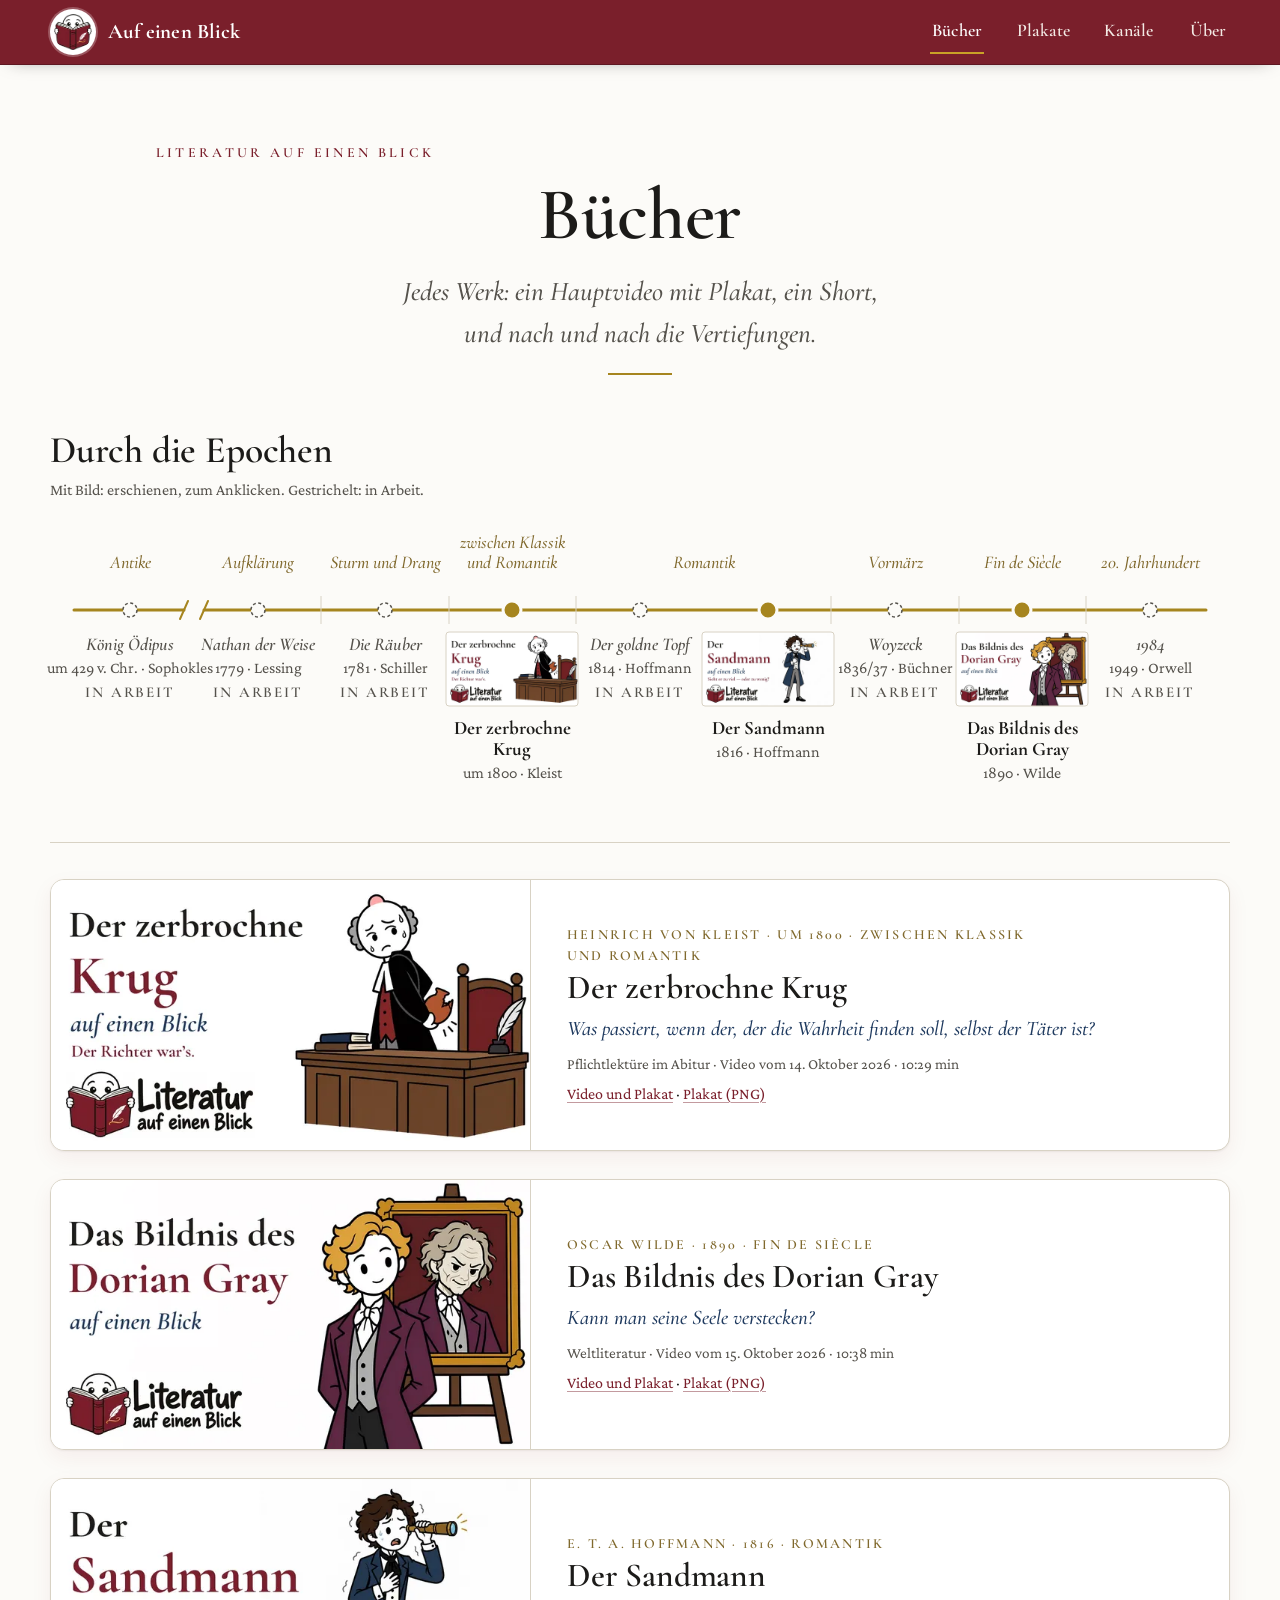
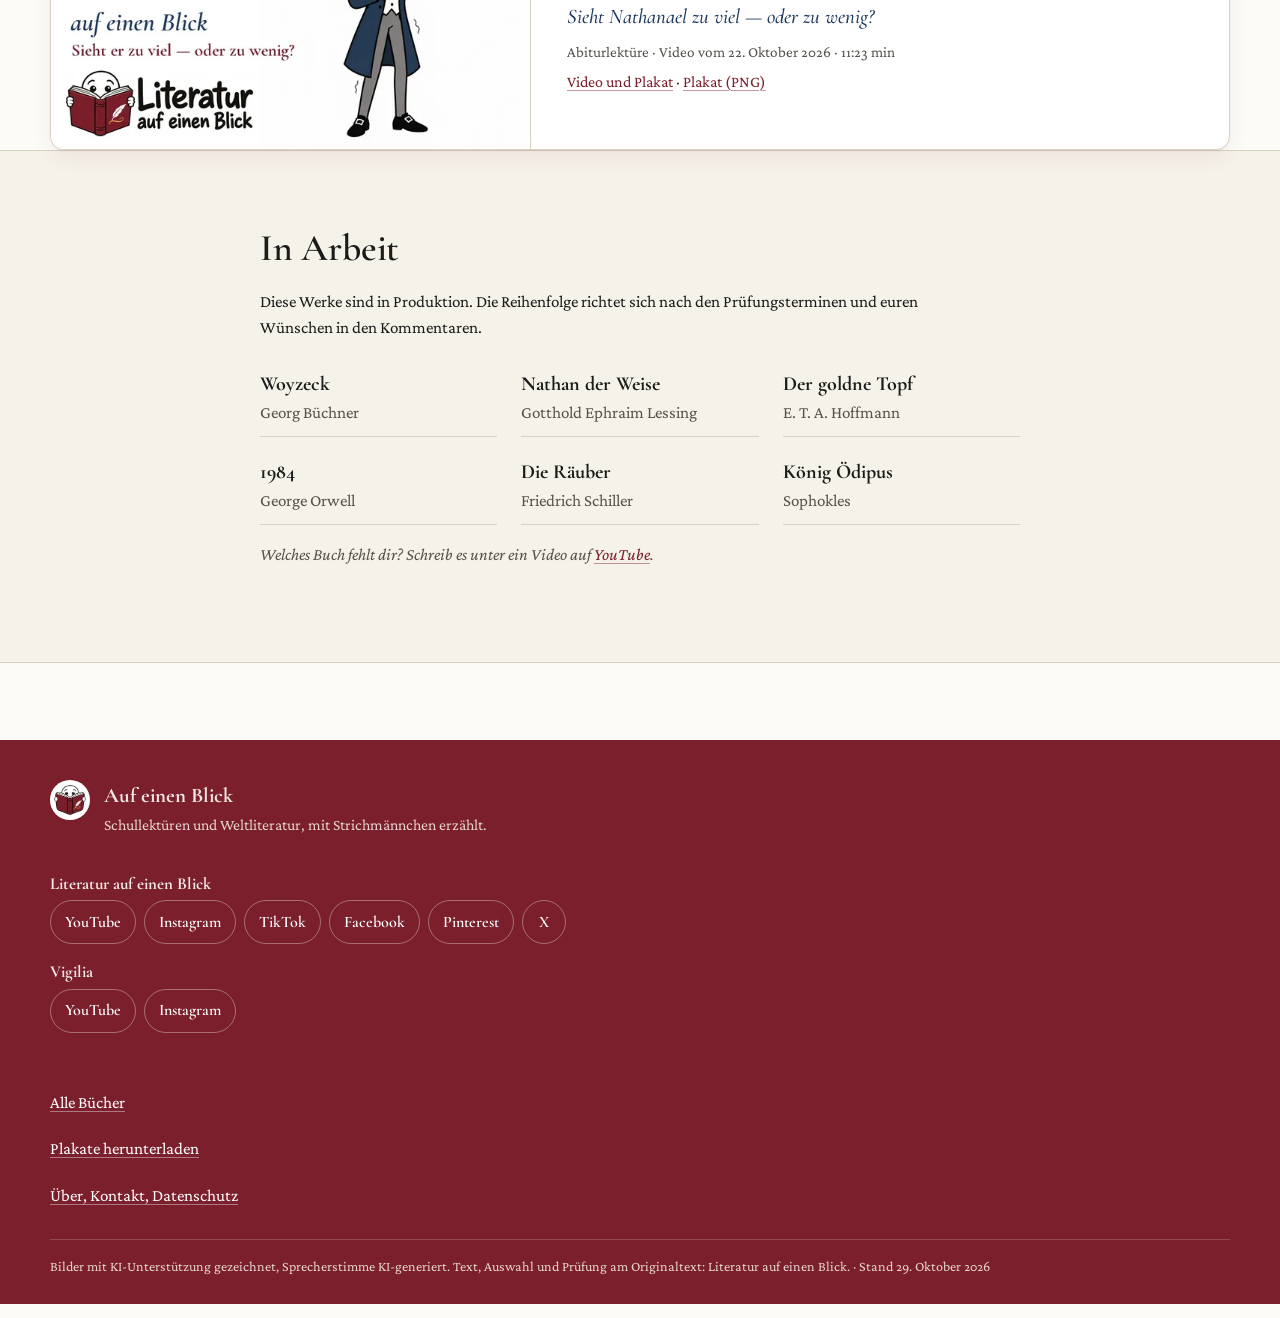
==== commit b6329d2f: "Website aktualisiert 29.10.2026 Co-Authored-By: Claude Fable 5.1 <noreply@anthropic.com>" ====
--- a/literatur/index.html
+++ b/literatur/index.html
@@ -106,7 +106,7 @@
       <li><a href="../ueber/">Über, Kontakt, Datenschutz</a></li>
     </ul>
   </div>
-  <p class="rahmen fuss-zeile">Bilder mit KI-Unterstützung gezeichnet, Sprecherstimme KI-generiert. Text, Auswahl und Prüfung am Originaltext: Literatur auf einen Blick. · Stand 22. Oktober 2026</p>
+  <p class="rahmen fuss-zeile">Bilder mit KI-Unterstützung gezeichnet, Sprecherstimme KI-generiert. Text, Auswahl und Prüfung am Originaltext: Literatur auf einen Blick. · Stand 29. Oktober 2026</p>
 </footer>
 <script src="../seite.js?v=51c5c749" defer></script>
 </body>
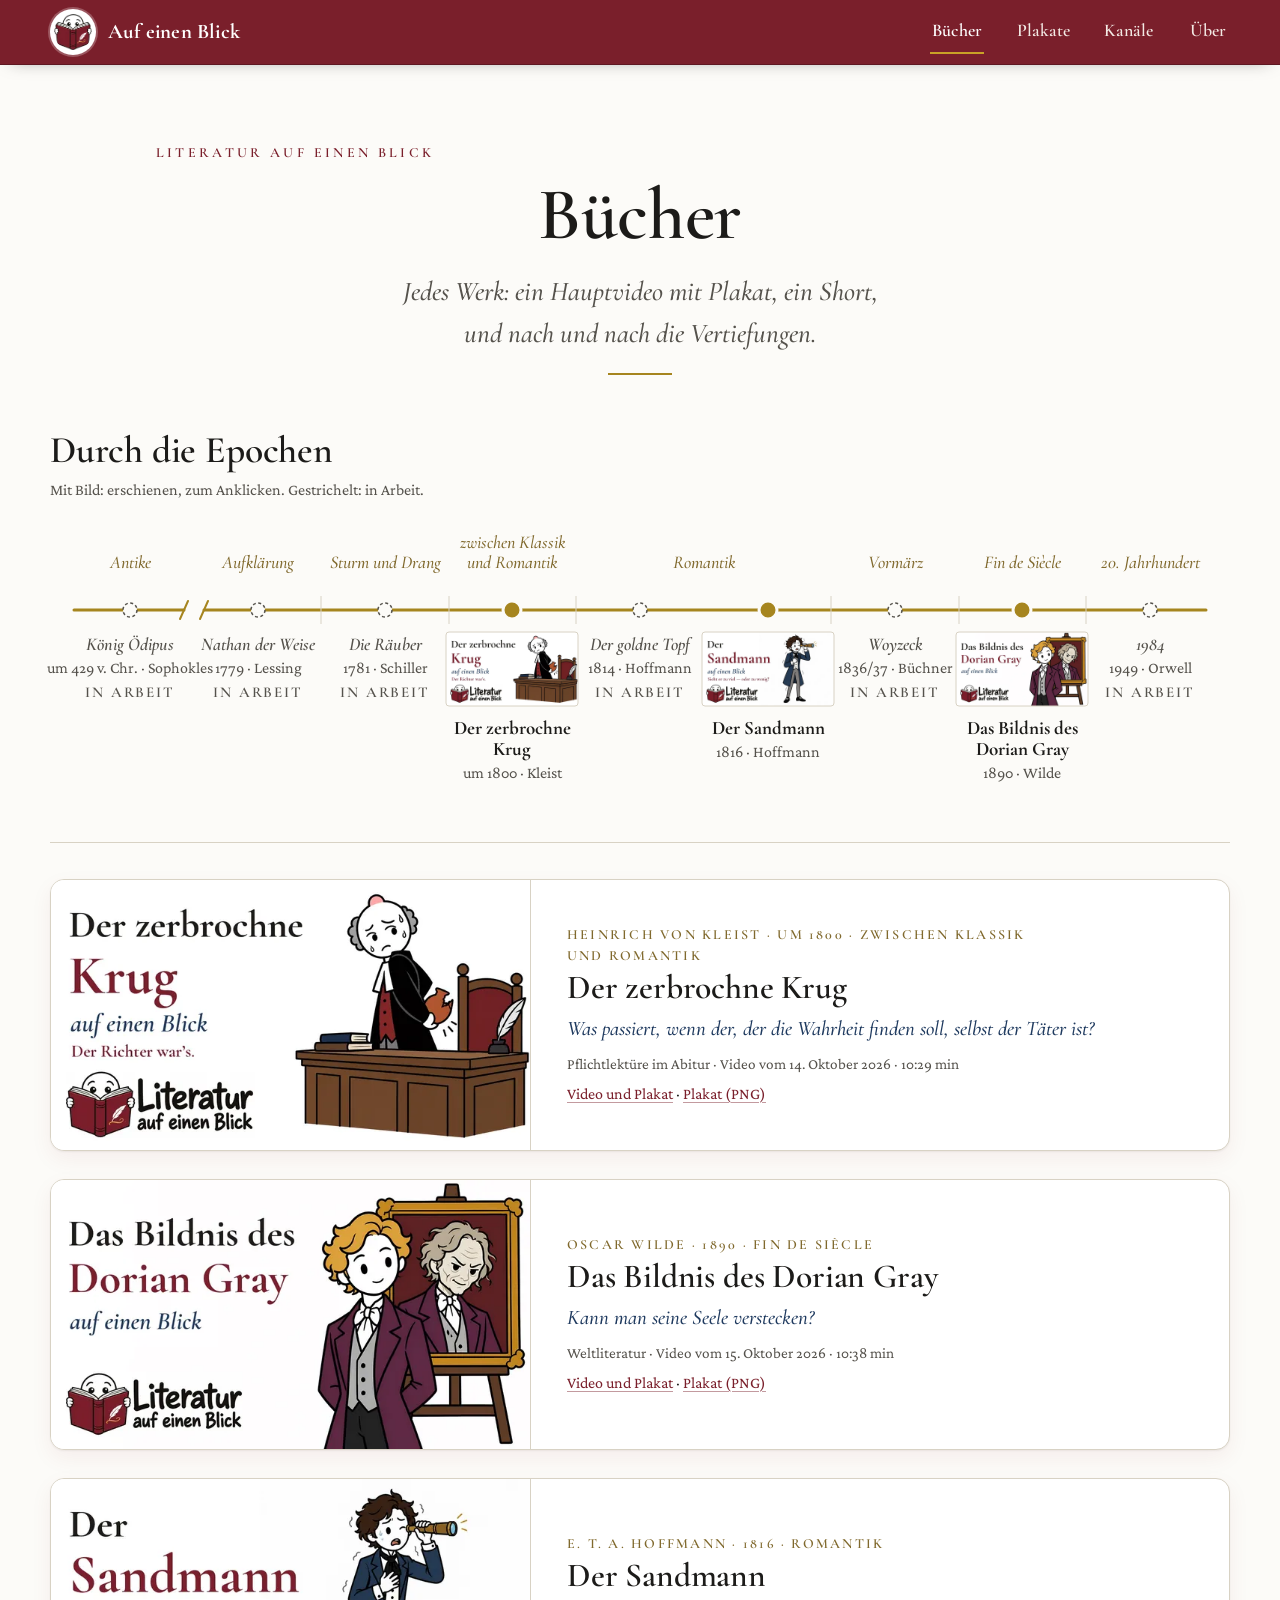
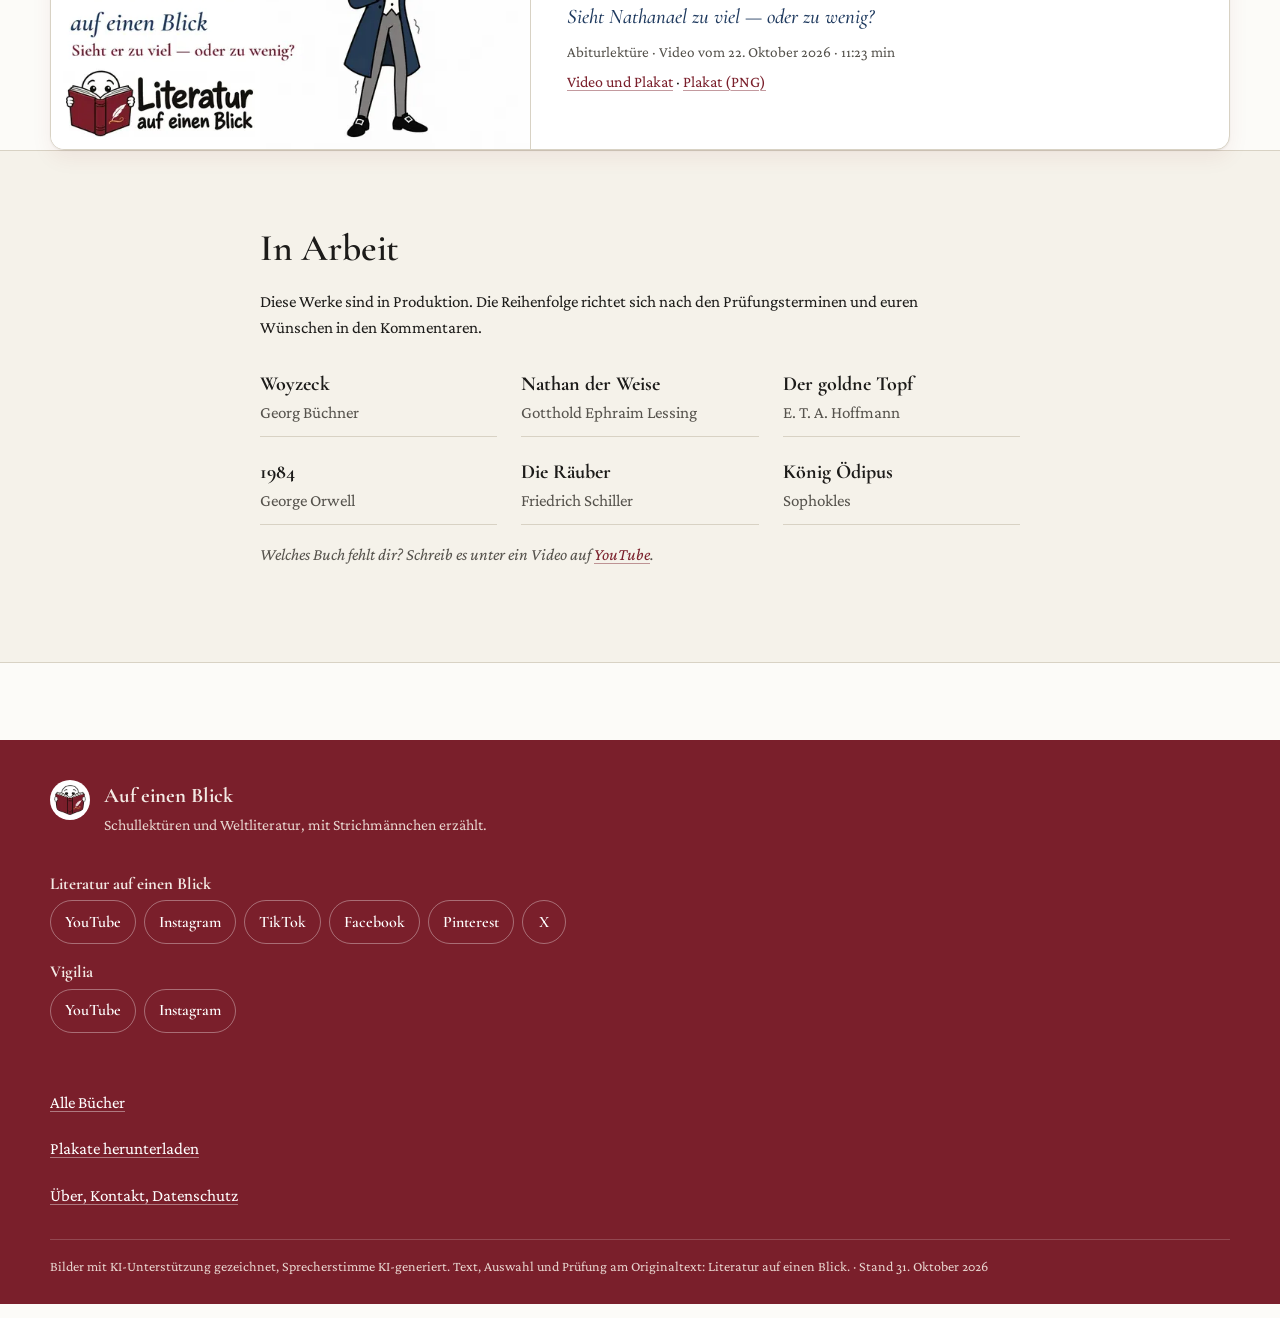
==== commit f11a218d: "Website aktualisiert 31.10.2026 Co-Authored-By: Claude Fable 5.1 <noreply@anthropic.com>" ====
--- a/literatur/index.html
+++ b/literatur/index.html
@@ -106,7 +106,7 @@
       <li><a href="../ueber/">Über, Kontakt, Datenschutz</a></li>
     </ul>
   </div>
-  <p class="rahmen fuss-zeile">Bilder mit KI-Unterstützung gezeichnet, Sprecherstimme KI-generiert. Text, Auswahl und Prüfung am Originaltext: Literatur auf einen Blick. · Stand 29. Oktober 2026</p>
+  <p class="rahmen fuss-zeile">Bilder mit KI-Unterstützung gezeichnet, Sprecherstimme KI-generiert. Text, Auswahl und Prüfung am Originaltext: Literatur auf einen Blick. · Stand 31. Oktober 2026</p>
 </footer>
 <script src="../seite.js?v=51c5c749" defer></script>
 </body>
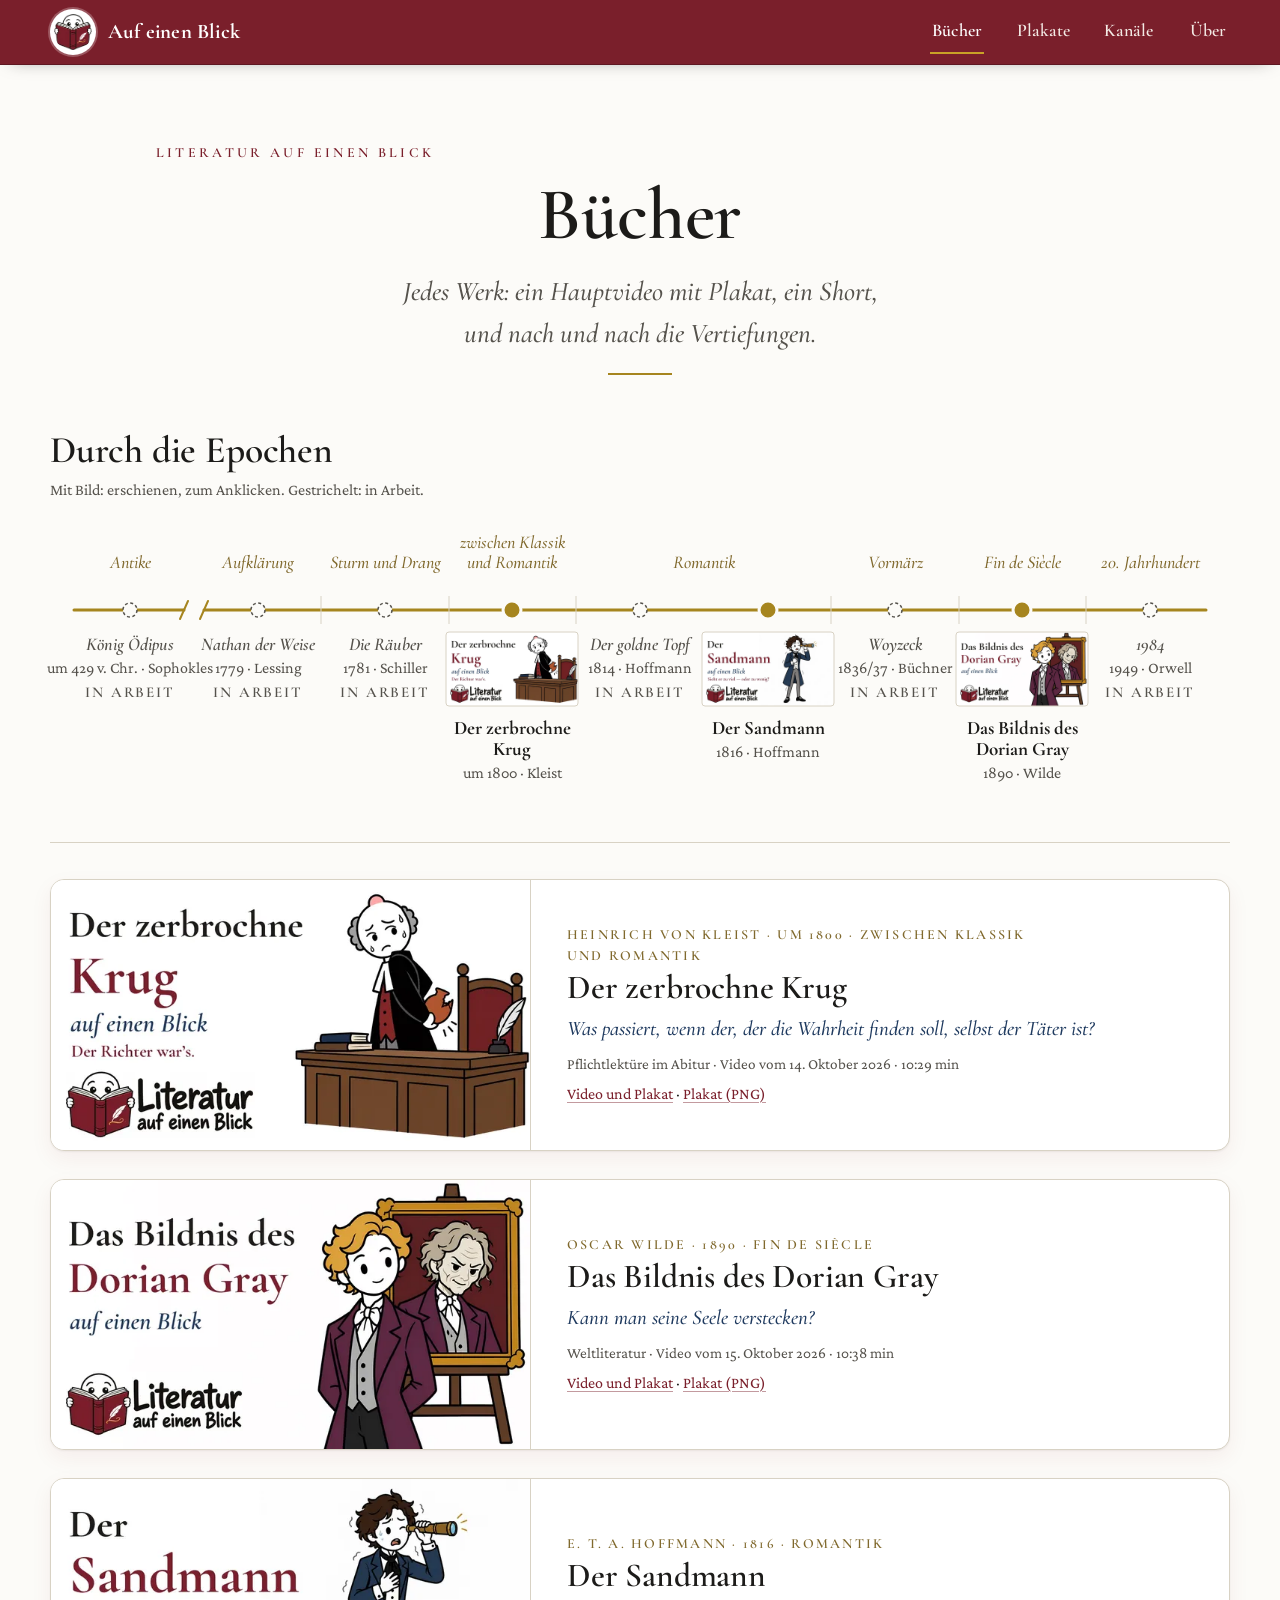
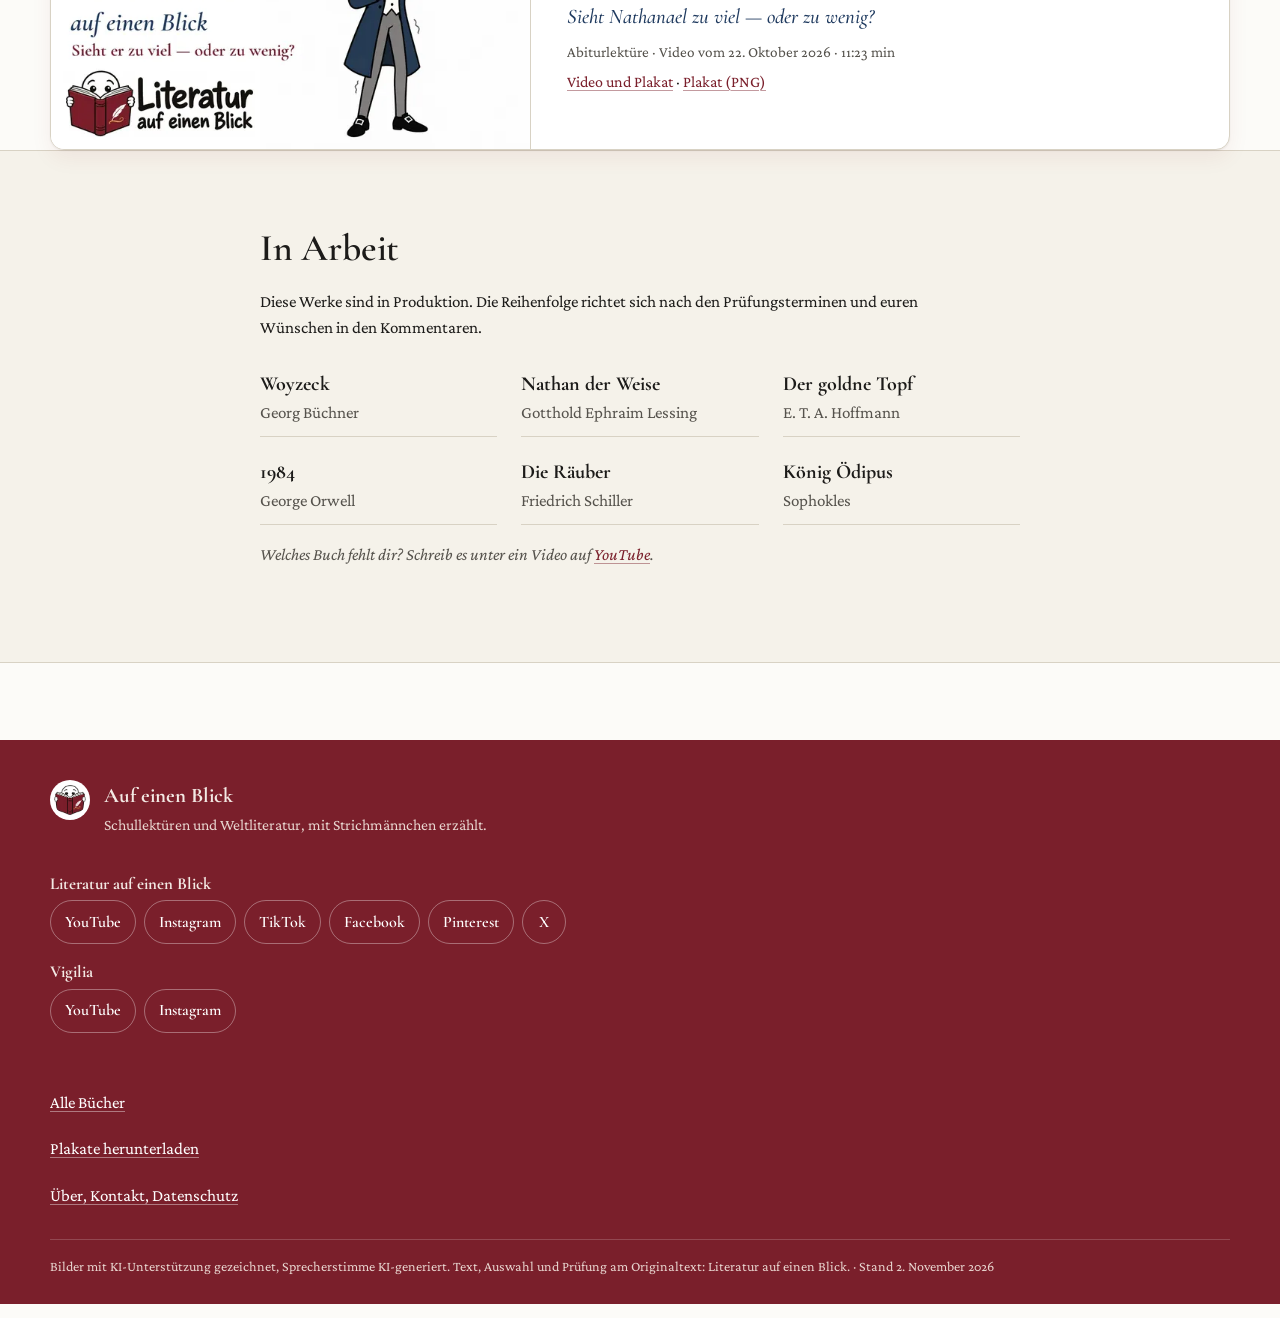
==== commit 4def4c81: "Website aktualisiert 02.11.2026 Co-Authored-By: Claude Fable 5.1 <noreply@anthropic.com>" ====
--- a/literatur/index.html
+++ b/literatur/index.html
@@ -106,7 +106,7 @@
       <li><a href="../ueber/">Über, Kontakt, Datenschutz</a></li>
     </ul>
   </div>
-  <p class="rahmen fuss-zeile">Bilder mit KI-Unterstützung gezeichnet, Sprecherstimme KI-generiert. Text, Auswahl und Prüfung am Originaltext: Literatur auf einen Blick. · Stand 31. Oktober 2026</p>
+  <p class="rahmen fuss-zeile">Bilder mit KI-Unterstützung gezeichnet, Sprecherstimme KI-generiert. Text, Auswahl und Prüfung am Originaltext: Literatur auf einen Blick. · Stand 2. November 2026</p>
 </footer>
 <script src="../seite.js?v=51c5c749" defer></script>
 </body>
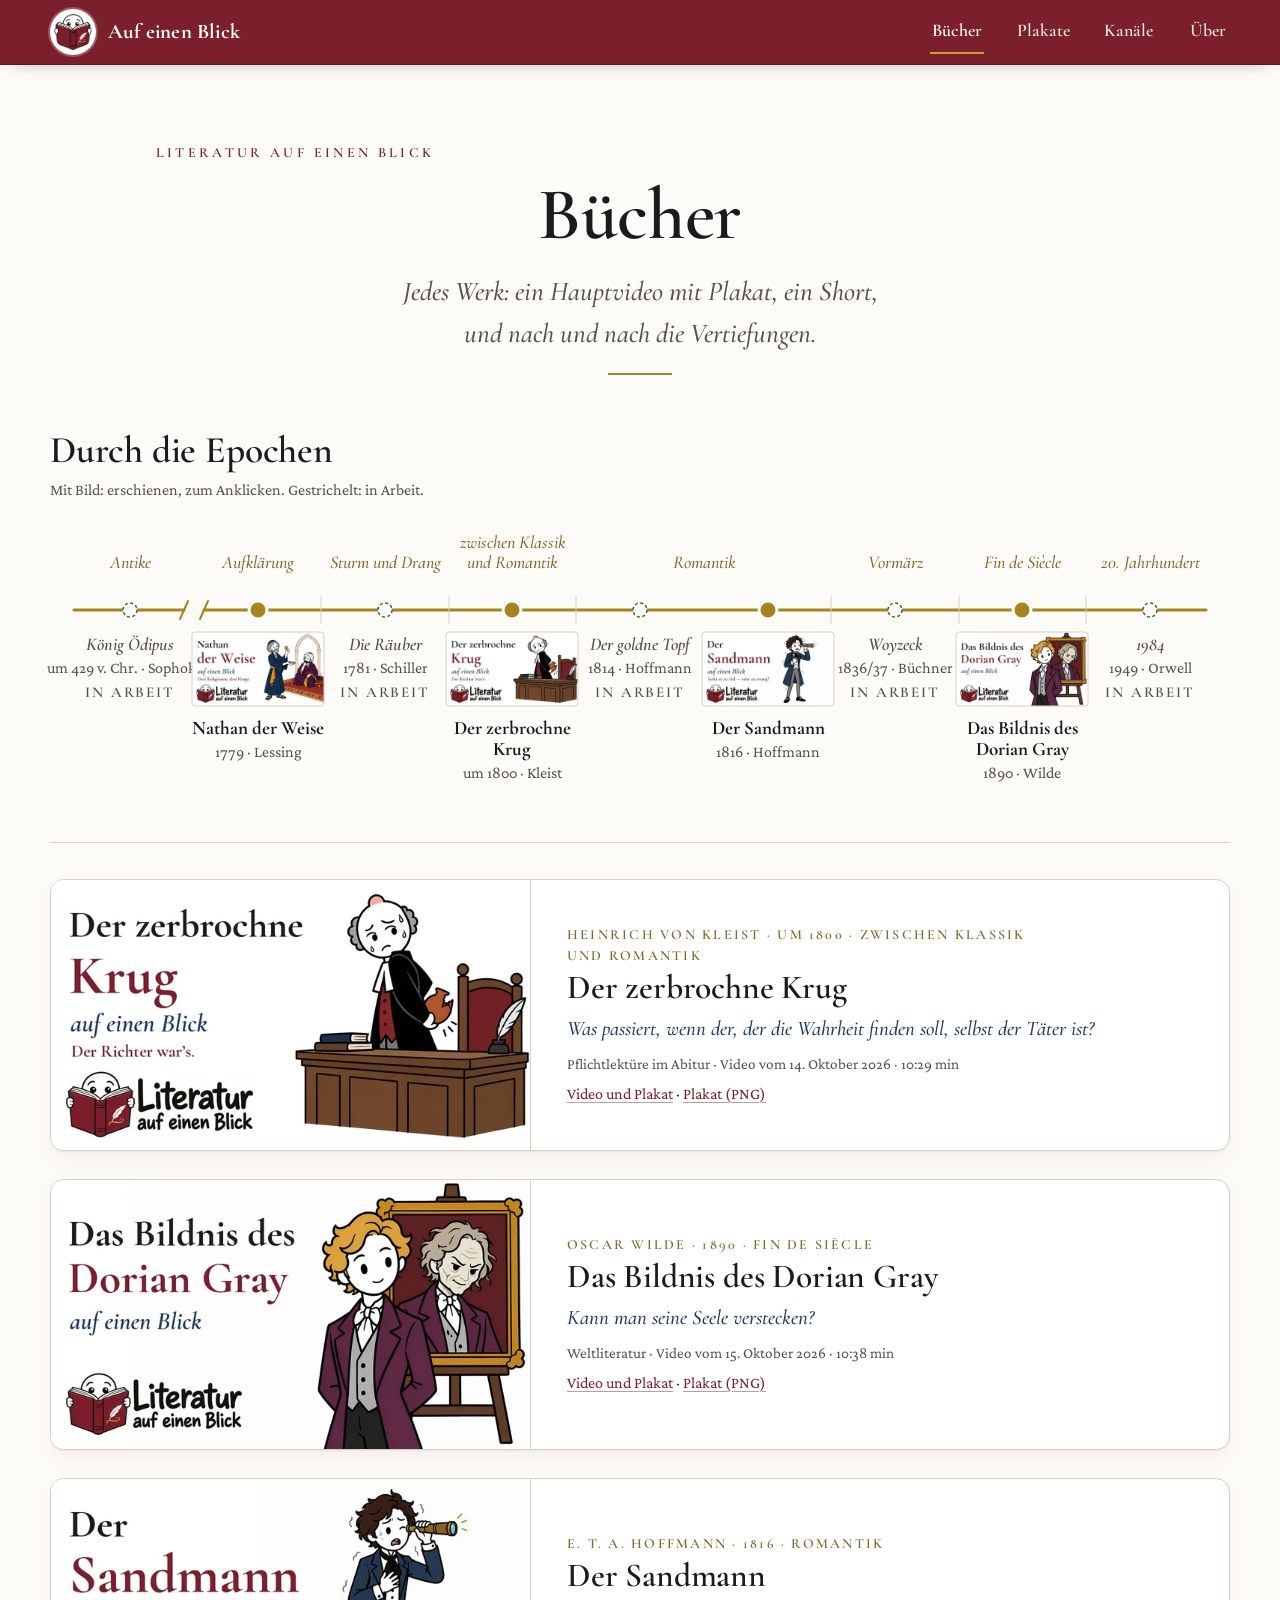
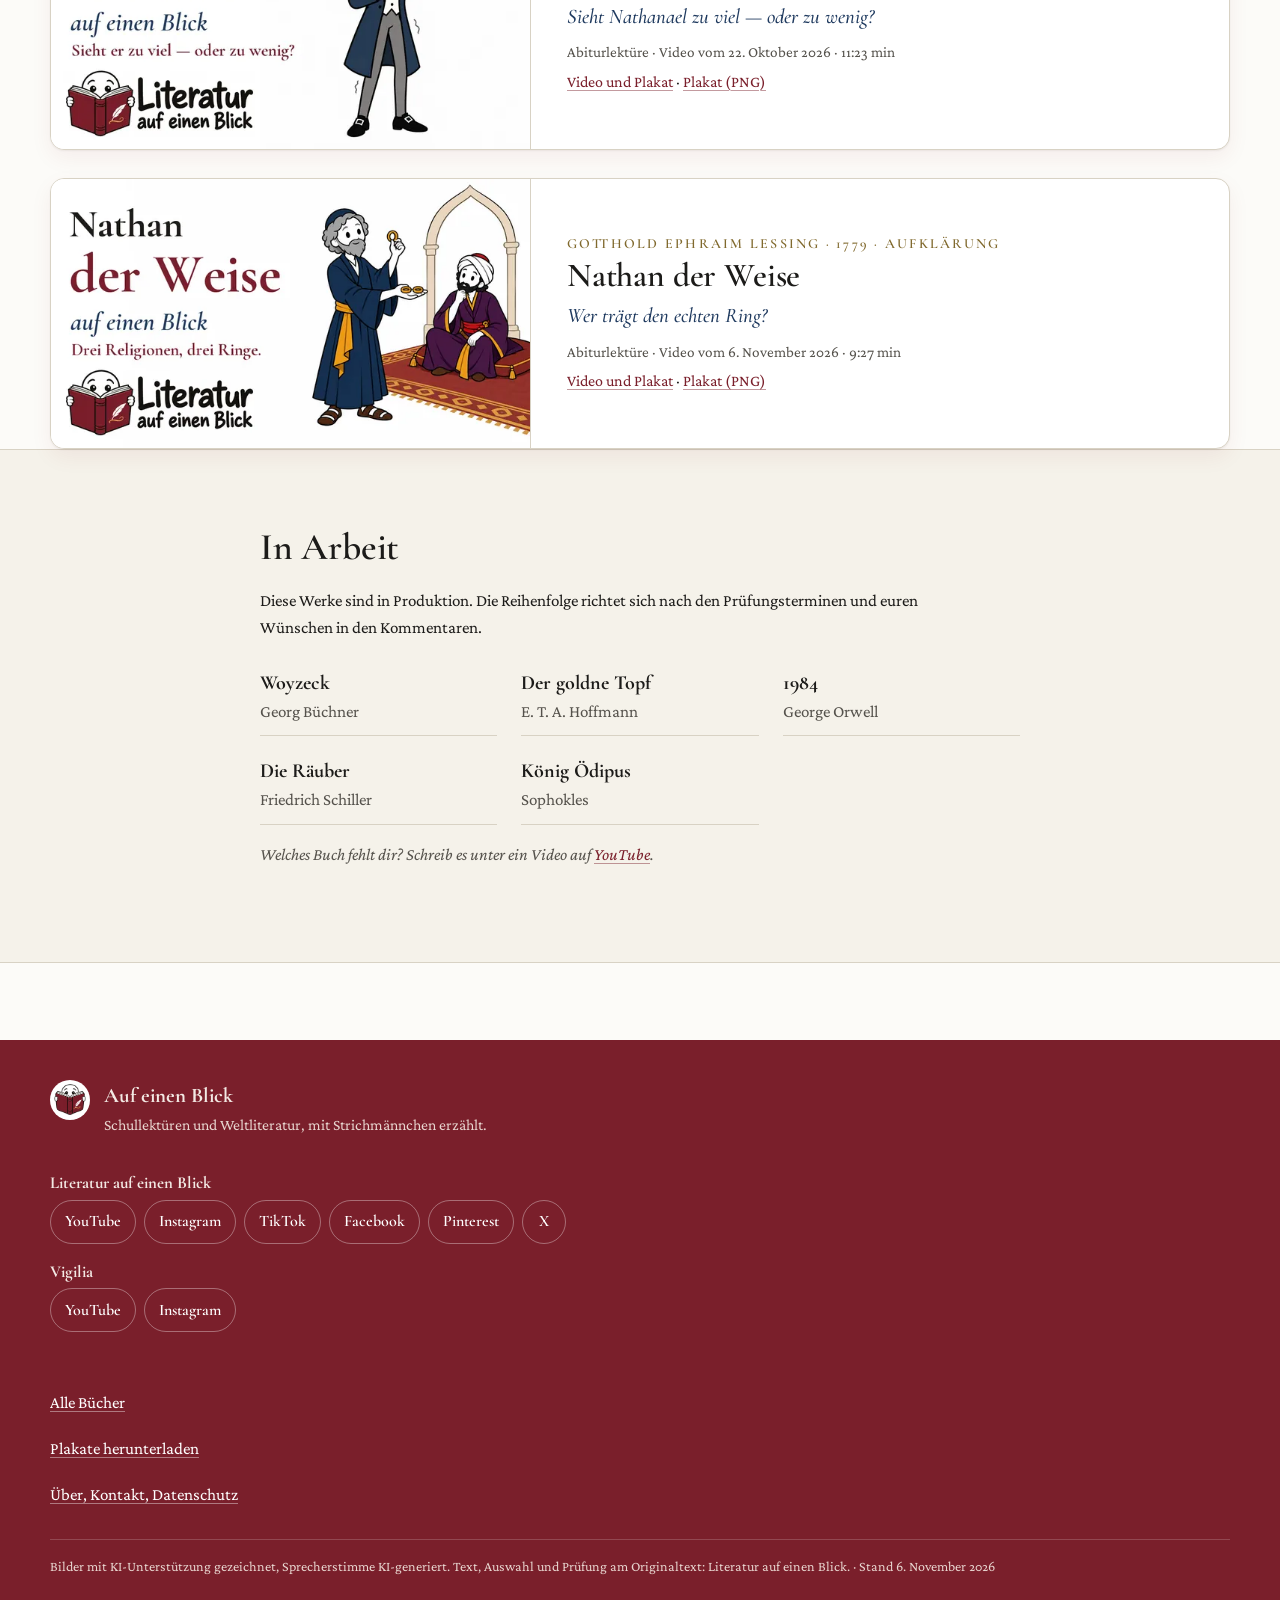
==== commit 35343d0b: "Website aktualisiert 06.11.2026 Co-Authored-By: Claude Fable 5.1 <noreply@anthropic.com>" ====
--- a/literatur/index.html
+++ b/literatur/index.html
@@ -4,7 +4,7 @@
 <meta charset="utf-8">
 <meta name="viewport" content="width=device-width, initial-scale=1">
 <title>Bücher · Auf einen Blick</title>
-<meta name="description" content="Alle Werke von Literatur auf einen Blick: Der zerbrochne Krug, Das Bildnis des Dorian Gray, Der Sandmann. Video, Lernplakat, Short und Vertiefungen je Buch.">
+<meta name="description" content="Alle Werke von Literatur auf einen Blick: Der zerbrochne Krug, Das Bildnis des Dorian Gray, Der Sandmann, Nathan der Weise. Video, Lernplakat, Short und Vertiefungen je Buch.">
 <meta name="color-scheme" content="light">
 <meta name="theme-color" content="#7A1F2B">
 <meta name="google-site-verification" content="dYZ2hgxdLOQ-NdaXoD5eYEGdxpUDi4HKj_KnLI_vL98">
@@ -14,7 +14,7 @@
 <meta property="og:type" content="website">
 <meta property="og:site_name" content="Auf einen Blick">
 <meta property="og:title" content="Bücher · Auf einen Blick">
-<meta property="og:description" content="Alle Werke von Literatur auf einen Blick: Der zerbrochne Krug, Das Bildnis des Dorian Gray, Der Sandmann. Video, Lernplakat, Short und Vertiefungen je Buch.">
+<meta property="og:description" content="Alle Werke von Literatur auf einen Blick: Der zerbrochne Krug, Das Bildnis des Dorian Gray, Der Sandmann, Nathan der Weise. Video, Lernplakat, Short und Vertiefungen je Buch.">
 <meta property="og:image" content="https://aufeinenblick-kanal.de/medien/logo.png">
 <meta property="og:image:width" content="1200">
 <meta property="og:image:height" content="421">
@@ -27,7 +27,7 @@
 <link rel="preload" href="../schriften/CormorantGaramond-600.woff" as="font" type="font/woff" crossorigin>
 <link rel="preload" href="../schriften/CrimsonPro-Regular.woff" as="font" type="font/woff" crossorigin>
 <link rel="stylesheet" href="../stil.css?v=e8e331c3">
-<script type="application/ld+json">{"@context":"https://schema.org","@graph":[{"@type":"CollectionPage","@id":"https://aufeinenblick-kanal.de/literatur/","url":"https://aufeinenblick-kanal.de/literatur/","name":"Bücher","inLanguage":"de","isPartOf":{"@id":"https://aufeinenblick-kanal.de/#website"},"mainEntity":{"@type":"ItemList","itemListElement":[{"@type":"ListItem","position":1,"url":"https://aufeinenblick-kanal.de/literatur/der-zerbrochne-krug/","name":"Der zerbrochne Krug"},{"@type":"ListItem","position":2,"url":"https://aufeinenblick-kanal.de/literatur/das-bildnis-des-dorian-gray/","name":"Das Bildnis des Dorian Gray"},{"@type":"ListItem","position":3,"url":"https://aufeinenblick-kanal.de/literatur/der-sandmann/","name":"Der Sandmann"}]}}]}</script>
+<script type="application/ld+json">{"@context":"https://schema.org","@graph":[{"@type":"CollectionPage","@id":"https://aufeinenblick-kanal.de/literatur/","url":"https://aufeinenblick-kanal.de/literatur/","name":"Bücher","inLanguage":"de","isPartOf":{"@id":"https://aufeinenblick-kanal.de/#website"},"mainEntity":{"@type":"ItemList","itemListElement":[{"@type":"ListItem","position":1,"url":"https://aufeinenblick-kanal.de/literatur/der-zerbrochne-krug/","name":"Der zerbrochne Krug"},{"@type":"ListItem","position":2,"url":"https://aufeinenblick-kanal.de/literatur/das-bildnis-des-dorian-gray/","name":"Das Bildnis des Dorian Gray"},{"@type":"ListItem","position":3,"url":"https://aufeinenblick-kanal.de/literatur/der-sandmann/","name":"Der Sandmann"},{"@type":"ListItem","position":4,"url":"https://aufeinenblick-kanal.de/literatur/nathan-der-weise/","name":"Nathan der Weise"}]}}]}</script>
 </head>
 <body>
 <a class="sprung" href="#inhalt">Zum Inhalt</a>
@@ -47,8 +47,8 @@
   <section class="zeitleiste" aria-labelledby="zl-h">
   <h2 id="zl-h">Durch die Epochen</h2>
   <p class="zl-legende">Mit Bild: erschienen, zum Anklicken. Gestrichelt: in Arbeit.</p>
-  <svg class="zeitleiste-quer" viewBox="0 0 1180 292" width="1180" height="292" role="group" aria-label="Zeitleiste der Werke nach Epochen"><defs><clipPath id="zlq3"><rect x="396" y="114" width="132" height="74" rx="3"/></clipPath><clipPath id="zlq5"><rect x="652" y="114" width="132" height="74" rx="3"/></clipPath><clipPath id="zlq7"><rect x="906" y="114" width="132" height="74" rx="3"/></clipPath></defs><line class="zl-pfad" x1="154" y1="92" x2="1156" y2="92"/><line class="zl-pfad" x1="24" y1="92" x2="134" y2="92"/><text class="zl-epoche" text-anchor="middle"><tspan x="80" y="50">Antike</tspan></text><text class="zl-epoche" text-anchor="middle"><tspan x="208" y="50">Aufklärung</tspan></text><text class="zl-epoche" text-anchor="middle"><tspan x="335" y="50">Sturm und Drang</tspan></text><text class="zl-epoche" text-anchor="middle"><tspan x="462" y="30">zwischen Klassik</tspan><tspan x="462" y="50">und Romantik</tspan></text><text class="zl-epoche" text-anchor="middle"><tspan x="654" y="50">Romantik</tspan></text><text class="zl-epoche" text-anchor="middle"><tspan x="845" y="50">Vormärz</tspan></text><text class="zl-epoche" text-anchor="middle"><tspan x="972" y="50">Fin de Siècle</tspan></text><text class="zl-epoche" text-anchor="middle"><tspan x="1100" y="50">20. Jahrhundert</tspan></text><path class="zl-bruch" d="M130 101 l8 -18 M150 101 l8 -18"/><line class="zl-grenze" x1="271" y1="78" x2="271" y2="106"/><line class="zl-grenze" x1="399" y1="78" x2="399" y2="106"/><line class="zl-grenze" x1="526" y1="78" x2="526" y2="106"/><line class="zl-grenze" x1="781" y1="78" x2="781" y2="106"/><line class="zl-grenze" x1="909" y1="78" x2="909" y2="106"/><line class="zl-grenze" x1="1036" y1="78" x2="1036" y2="106"/><g class="zl-bald"><circle class="zl-knoten-bald" cx="80" cy="92" r="7"/><text class="zl-titel-bald" text-anchor="middle"><tspan x="80" y="132">König Ödipus</tspan></text><text class="zl-meta" text-anchor="middle" x="80" y="155">um 429 v. Chr. · Sophokles</text><text class="zl-stand" text-anchor="middle" x="80" y="179">in Arbeit</text></g><g class="zl-bald"><circle class="zl-knoten-bald" cx="208" cy="92" r="7"/><text class="zl-titel-bald" text-anchor="middle"><tspan x="208" y="132">Nathan der Weise</tspan></text><text class="zl-meta" text-anchor="middle" x="208" y="155">1779 · Lessing</text><text class="zl-stand" text-anchor="middle" x="208" y="179">in Arbeit</text></g><g class="zl-bald"><circle class="zl-knoten-bald" cx="335" cy="92" r="7"/><text class="zl-titel-bald" text-anchor="middle"><tspan x="335" y="132">Die Räuber</tspan></text><text class="zl-meta" text-anchor="middle" x="335" y="155">1781 · Schiller</text><text class="zl-stand" text-anchor="middle" x="335" y="179">in Arbeit</text></g><a href="../literatur/der-zerbrochne-krug/" aria-label="Der zerbrochne Krug, um 1800 · Kleist, zwischen Klassik und Romantik"><circle class="zl-knoten" cx="462" cy="92" r="9"/><image href="../medien/der-zerbrochne-krug/thumbnail-640.webp" x="396" y="114" width="132" height="74" preserveAspectRatio="xMidYMid slice" clip-path="url(#zlq3)"/><rect class="zl-rahmen" x="396" y="114" width="132" height="74" rx="3"/><text class="zl-titel" text-anchor="middle"><tspan x="462" y="216">Der zerbrochne</tspan><tspan x="462" y="237">Krug</tspan></text><text class="zl-meta" text-anchor="middle" x="462" y="260">um 1800 · Kleist</text></a><g class="zl-bald"><circle class="zl-knoten-bald" cx="590" cy="92" r="7"/><text class="zl-titel-bald" text-anchor="middle"><tspan x="590" y="132">Der goldne Topf</tspan></text><text class="zl-meta" text-anchor="middle" x="590" y="155">1814 · Hoffmann</text><text class="zl-stand" text-anchor="middle" x="590" y="179">in Arbeit</text></g><a href="../literatur/der-sandmann/" aria-label="Der Sandmann, 1816 · Hoffmann, Romantik"><circle class="zl-knoten" cx="718" cy="92" r="9"/><image href="../medien/der-sandmann/thumbnail-640.webp" x="652" y="114" width="132" height="74" preserveAspectRatio="xMidYMid slice" clip-path="url(#zlq5)"/><rect class="zl-rahmen" x="652" y="114" width="132" height="74" rx="3"/><text class="zl-titel" text-anchor="middle"><tspan x="718" y="216">Der Sandmann</tspan></text><text class="zl-meta" text-anchor="middle" x="718" y="239">1816 · Hoffmann</text></a><g class="zl-bald"><circle class="zl-knoten-bald" cx="845" cy="92" r="7"/><text class="zl-titel-bald" text-anchor="middle"><tspan x="845" y="132">Woyzeck</tspan></text><text class="zl-meta" text-anchor="middle" x="845" y="155">1836/37 · Büchner</text><text class="zl-stand" text-anchor="middle" x="845" y="179">in Arbeit</text></g><a href="../literatur/das-bildnis-des-dorian-gray/" aria-label="Das Bildnis des Dorian Gray, 1890 · Wilde, Fin de Siècle"><circle class="zl-knoten" cx="972" cy="92" r="9"/><image href="../medien/das-bildnis-des-dorian-gray/thumbnail-640.webp" x="906" y="114" width="132" height="74" preserveAspectRatio="xMidYMid slice" clip-path="url(#zlq7)"/><rect class="zl-rahmen" x="906" y="114" width="132" height="74" rx="3"/><text class="zl-titel" text-anchor="middle"><tspan x="972" y="216">Das Bildnis des</tspan><tspan x="972" y="237">Dorian Gray</tspan></text><text class="zl-meta" text-anchor="middle" x="972" y="260">1890 · Wilde</text></a><g class="zl-bald"><circle class="zl-knoten-bald" cx="1100" cy="92" r="7"/><text class="zl-titel-bald" text-anchor="middle"><tspan x="1100" y="132">1984</tspan></text><text class="zl-meta" text-anchor="middle" x="1100" y="155">1949 · Orwell</text><text class="zl-stand" text-anchor="middle" x="1100" y="179">in Arbeit</text></g></svg>
-  <div class="zeitleiste-hoch"><div class="zl-lauf"><p class="zl-ep">Antike</p><ul><li class="zl-offen"><strong>König Ödipus</strong><span class="zl-m">um 429 v. Chr. · Sophokles · in Arbeit</span></li></ul></div><div class="zl-bruch" aria-hidden="true"><svg viewBox="0 0 24 22" width="24" height="22"><path d="M2 12 l20 -8 M2 20 l20 -8"/></svg></div><div class="zl-lauf"><p class="zl-ep">Aufklärung</p><ul><li class="zl-offen"><strong>Nathan der Weise</strong><span class="zl-m">1779 · Lessing · in Arbeit</span></li></ul><p class="zl-ep">Sturm und Drang</p><ul><li class="zl-offen"><strong>Die Räuber</strong><span class="zl-m">1781 · Schiller · in Arbeit</span></li></ul><p class="zl-ep">zwischen Klassik und Romantik</p><ul><li class="zl-da"><a href="../literatur/der-zerbrochne-krug/"><picture><source type="image/webp" srcset="../medien/der-zerbrochne-krug/thumbnail-640.webp 640w, ../medien/der-zerbrochne-krug/thumbnail-960.webp 960w, ../medien/der-zerbrochne-krug/thumbnail-1280.webp 1280w" sizes="120px"><img src="../medien/der-zerbrochne-krug/thumbnail-klein.jpg" alt="" width="640" height="360" loading="lazy" decoding="async"></picture><span><strong>Der zerbrochne Krug</strong><span class="zl-m">um 1800 · Kleist</span></span></a></li></ul><p class="zl-ep">Romantik</p><ul><li class="zl-offen"><strong>Der goldne Topf</strong><span class="zl-m">1814 · Hoffmann · in Arbeit</span></li><li class="zl-da"><a href="../literatur/der-sandmann/"><picture><source type="image/webp" srcset="../medien/der-sandmann/thumbnail-640.webp 640w, ../medien/der-sandmann/thumbnail-960.webp 960w, ../medien/der-sandmann/thumbnail-1280.webp 1280w" sizes="120px"><img src="../medien/der-sandmann/thumbnail-klein.jpg" alt="" width="640" height="360" loading="lazy" decoding="async"></picture><span><strong>Der Sandmann</strong><span class="zl-m">1816 · Hoffmann</span></span></a></li></ul><p class="zl-ep">Vormärz</p><ul><li class="zl-offen"><strong>Woyzeck</strong><span class="zl-m">1836/37 · Büchner · in Arbeit</span></li></ul><p class="zl-ep">Fin de Siècle</p><ul><li class="zl-da"><a href="../literatur/das-bildnis-des-dorian-gray/"><picture><source type="image/webp" srcset="../medien/das-bildnis-des-dorian-gray/thumbnail-640.webp 640w, ../medien/das-bildnis-des-dorian-gray/thumbnail-960.webp 960w, ../medien/das-bildnis-des-dorian-gray/thumbnail-1280.webp 1280w" sizes="120px"><img src="../medien/das-bildnis-des-dorian-gray/thumbnail-klein.jpg" alt="" width="640" height="360" loading="lazy" decoding="async"></picture><span><strong>Das Bildnis des Dorian Gray</strong><span class="zl-m">1890 · Wilde</span></span></a></li></ul><p class="zl-ep">20. Jahrhundert</p><ul><li class="zl-offen"><strong>1984</strong><span class="zl-m">1949 · Orwell · in Arbeit</span></li></ul></div></div>
+  <svg class="zeitleiste-quer" viewBox="0 0 1180 292" width="1180" height="292" role="group" aria-label="Zeitleiste der Werke nach Epochen"><defs><clipPath id="zlq1"><rect x="142" y="114" width="132" height="74" rx="3"/></clipPath><clipPath id="zlq3"><rect x="396" y="114" width="132" height="74" rx="3"/></clipPath><clipPath id="zlq5"><rect x="652" y="114" width="132" height="74" rx="3"/></clipPath><clipPath id="zlq7"><rect x="906" y="114" width="132" height="74" rx="3"/></clipPath></defs><line class="zl-pfad" x1="154" y1="92" x2="1156" y2="92"/><line class="zl-pfad" x1="24" y1="92" x2="134" y2="92"/><text class="zl-epoche" text-anchor="middle"><tspan x="80" y="50">Antike</tspan></text><text class="zl-epoche" text-anchor="middle"><tspan x="208" y="50">Aufklärung</tspan></text><text class="zl-epoche" text-anchor="middle"><tspan x="335" y="50">Sturm und Drang</tspan></text><text class="zl-epoche" text-anchor="middle"><tspan x="462" y="30">zwischen Klassik</tspan><tspan x="462" y="50">und Romantik</tspan></text><text class="zl-epoche" text-anchor="middle"><tspan x="654" y="50">Romantik</tspan></text><text class="zl-epoche" text-anchor="middle"><tspan x="845" y="50">Vormärz</tspan></text><text class="zl-epoche" text-anchor="middle"><tspan x="972" y="50">Fin de Siècle</tspan></text><text class="zl-epoche" text-anchor="middle"><tspan x="1100" y="50">20. Jahrhundert</tspan></text><path class="zl-bruch" d="M130 101 l8 -18 M150 101 l8 -18"/><line class="zl-grenze" x1="271" y1="78" x2="271" y2="106"/><line class="zl-grenze" x1="399" y1="78" x2="399" y2="106"/><line class="zl-grenze" x1="526" y1="78" x2="526" y2="106"/><line class="zl-grenze" x1="781" y1="78" x2="781" y2="106"/><line class="zl-grenze" x1="909" y1="78" x2="909" y2="106"/><line class="zl-grenze" x1="1036" y1="78" x2="1036" y2="106"/><g class="zl-bald"><circle class="zl-knoten-bald" cx="80" cy="92" r="7"/><text class="zl-titel-bald" text-anchor="middle"><tspan x="80" y="132">König Ödipus</tspan></text><text class="zl-meta" text-anchor="middle" x="80" y="155">um 429 v. Chr. · Sophokles</text><text class="zl-stand" text-anchor="middle" x="80" y="179">in Arbeit</text></g><a href="../literatur/nathan-der-weise/" aria-label="Nathan der Weise, 1779 · Lessing, Aufklärung"><circle class="zl-knoten" cx="208" cy="92" r="9"/><image href="../medien/nathan-der-weise/thumbnail-640.webp" x="142" y="114" width="132" height="74" preserveAspectRatio="xMidYMid slice" clip-path="url(#zlq1)"/><rect class="zl-rahmen" x="142" y="114" width="132" height="74" rx="3"/><text class="zl-titel" text-anchor="middle"><tspan x="208" y="216">Nathan der Weise</tspan></text><text class="zl-meta" text-anchor="middle" x="208" y="239">1779 · Lessing</text></a><g class="zl-bald"><circle class="zl-knoten-bald" cx="335" cy="92" r="7"/><text class="zl-titel-bald" text-anchor="middle"><tspan x="335" y="132">Die Räuber</tspan></text><text class="zl-meta" text-anchor="middle" x="335" y="155">1781 · Schiller</text><text class="zl-stand" text-anchor="middle" x="335" y="179">in Arbeit</text></g><a href="../literatur/der-zerbrochne-krug/" aria-label="Der zerbrochne Krug, um 1800 · Kleist, zwischen Klassik und Romantik"><circle class="zl-knoten" cx="462" cy="92" r="9"/><image href="../medien/der-zerbrochne-krug/thumbnail-640.webp" x="396" y="114" width="132" height="74" preserveAspectRatio="xMidYMid slice" clip-path="url(#zlq3)"/><rect class="zl-rahmen" x="396" y="114" width="132" height="74" rx="3"/><text class="zl-titel" text-anchor="middle"><tspan x="462" y="216">Der zerbrochne</tspan><tspan x="462" y="237">Krug</tspan></text><text class="zl-meta" text-anchor="middle" x="462" y="260">um 1800 · Kleist</text></a><g class="zl-bald"><circle class="zl-knoten-bald" cx="590" cy="92" r="7"/><text class="zl-titel-bald" text-anchor="middle"><tspan x="590" y="132">Der goldne Topf</tspan></text><text class="zl-meta" text-anchor="middle" x="590" y="155">1814 · Hoffmann</text><text class="zl-stand" text-anchor="middle" x="590" y="179">in Arbeit</text></g><a href="../literatur/der-sandmann/" aria-label="Der Sandmann, 1816 · Hoffmann, Romantik"><circle class="zl-knoten" cx="718" cy="92" r="9"/><image href="../medien/der-sandmann/thumbnail-640.webp" x="652" y="114" width="132" height="74" preserveAspectRatio="xMidYMid slice" clip-path="url(#zlq5)"/><rect class="zl-rahmen" x="652" y="114" width="132" height="74" rx="3"/><text class="zl-titel" text-anchor="middle"><tspan x="718" y="216">Der Sandmann</tspan></text><text class="zl-meta" text-anchor="middle" x="718" y="239">1816 · Hoffmann</text></a><g class="zl-bald"><circle class="zl-knoten-bald" cx="845" cy="92" r="7"/><text class="zl-titel-bald" text-anchor="middle"><tspan x="845" y="132">Woyzeck</tspan></text><text class="zl-meta" text-anchor="middle" x="845" y="155">1836/37 · Büchner</text><text class="zl-stand" text-anchor="middle" x="845" y="179">in Arbeit</text></g><a href="../literatur/das-bildnis-des-dorian-gray/" aria-label="Das Bildnis des Dorian Gray, 1890 · Wilde, Fin de Siècle"><circle class="zl-knoten" cx="972" cy="92" r="9"/><image href="../medien/das-bildnis-des-dorian-gray/thumbnail-640.webp" x="906" y="114" width="132" height="74" preserveAspectRatio="xMidYMid slice" clip-path="url(#zlq7)"/><rect class="zl-rahmen" x="906" y="114" width="132" height="74" rx="3"/><text class="zl-titel" text-anchor="middle"><tspan x="972" y="216">Das Bildnis des</tspan><tspan x="972" y="237">Dorian Gray</tspan></text><text class="zl-meta" text-anchor="middle" x="972" y="260">1890 · Wilde</text></a><g class="zl-bald"><circle class="zl-knoten-bald" cx="1100" cy="92" r="7"/><text class="zl-titel-bald" text-anchor="middle"><tspan x="1100" y="132">1984</tspan></text><text class="zl-meta" text-anchor="middle" x="1100" y="155">1949 · Orwell</text><text class="zl-stand" text-anchor="middle" x="1100" y="179">in Arbeit</text></g></svg>
+  <div class="zeitleiste-hoch"><div class="zl-lauf"><p class="zl-ep">Antike</p><ul><li class="zl-offen"><strong>König Ödipus</strong><span class="zl-m">um 429 v. Chr. · Sophokles · in Arbeit</span></li></ul></div><div class="zl-bruch" aria-hidden="true"><svg viewBox="0 0 24 22" width="24" height="22"><path d="M2 12 l20 -8 M2 20 l20 -8"/></svg></div><div class="zl-lauf"><p class="zl-ep">Aufklärung</p><ul><li class="zl-da"><a href="../literatur/nathan-der-weise/"><picture><source type="image/webp" srcset="../medien/nathan-der-weise/thumbnail-640.webp 640w, ../medien/nathan-der-weise/thumbnail-960.webp 960w, ../medien/nathan-der-weise/thumbnail-1280.webp 1280w" sizes="120px"><img src="../medien/nathan-der-weise/thumbnail-klein.jpg" alt="" width="640" height="360" loading="lazy" decoding="async"></picture><span><strong>Nathan der Weise</strong><span class="zl-m">1779 · Lessing</span></span></a></li></ul><p class="zl-ep">Sturm und Drang</p><ul><li class="zl-offen"><strong>Die Räuber</strong><span class="zl-m">1781 · Schiller · in Arbeit</span></li></ul><p class="zl-ep">zwischen Klassik und Romantik</p><ul><li class="zl-da"><a href="../literatur/der-zerbrochne-krug/"><picture><source type="image/webp" srcset="../medien/der-zerbrochne-krug/thumbnail-640.webp 640w, ../medien/der-zerbrochne-krug/thumbnail-960.webp 960w, ../medien/der-zerbrochne-krug/thumbnail-1280.webp 1280w" sizes="120px"><img src="../medien/der-zerbrochne-krug/thumbnail-klein.jpg" alt="" width="640" height="360" loading="lazy" decoding="async"></picture><span><strong>Der zerbrochne Krug</strong><span class="zl-m">um 1800 · Kleist</span></span></a></li></ul><p class="zl-ep">Romantik</p><ul><li class="zl-offen"><strong>Der goldne Topf</strong><span class="zl-m">1814 · Hoffmann · in Arbeit</span></li><li class="zl-da"><a href="../literatur/der-sandmann/"><picture><source type="image/webp" srcset="../medien/der-sandmann/thumbnail-640.webp 640w, ../medien/der-sandmann/thumbnail-960.webp 960w, ../medien/der-sandmann/thumbnail-1280.webp 1280w" sizes="120px"><img src="../medien/der-sandmann/thumbnail-klein.jpg" alt="" width="640" height="360" loading="lazy" decoding="async"></picture><span><strong>Der Sandmann</strong><span class="zl-m">1816 · Hoffmann</span></span></a></li></ul><p class="zl-ep">Vormärz</p><ul><li class="zl-offen"><strong>Woyzeck</strong><span class="zl-m">1836/37 · Büchner · in Arbeit</span></li></ul><p class="zl-ep">Fin de Siècle</p><ul><li class="zl-da"><a href="../literatur/das-bildnis-des-dorian-gray/"><picture><source type="image/webp" srcset="../medien/das-bildnis-des-dorian-gray/thumbnail-640.webp 640w, ../medien/das-bildnis-des-dorian-gray/thumbnail-960.webp 960w, ../medien/das-bildnis-des-dorian-gray/thumbnail-1280.webp 1280w" sizes="120px"><img src="../medien/das-bildnis-des-dorian-gray/thumbnail-klein.jpg" alt="" width="640" height="360" loading="lazy" decoding="async"></picture><span><strong>Das Bildnis des Dorian Gray</strong><span class="zl-m">1890 · Wilde</span></span></a></li></ul><p class="zl-ep">20. Jahrhundert</p><ul><li class="zl-offen"><strong>1984</strong><span class="zl-m">1949 · Orwell · in Arbeit</span></li></ul></div></div>
 </section>
   <ul class="werk-liste gross"><li class="werk-karte">
   <a href="../literatur/der-zerbrochne-krug/" class="werk-bild" tabindex="-1" aria-hidden="true"><picture><source type="image/webp" srcset="../medien/der-zerbrochne-krug/thumbnail-640.webp 640w, ../medien/der-zerbrochne-krug/thumbnail-960.webp 960w, ../medien/der-zerbrochne-krug/thumbnail-1280.webp 1280w" sizes="(max-width: 640px) calc(100vw - 32px), 460px"><img src="../medien/der-zerbrochne-krug/thumbnail.jpg" alt="" width="640" height="360" loading="lazy" decoding="async"></picture></a>
@@ -77,6 +77,15 @@
     <p class="werk-meta">Abiturlektüre · Video vom 22. Oktober 2026 · 11:23 min</p>
     <p class="werk-links"><a href="../literatur/der-sandmann/">Video und Plakat</a> · <a href="../medien/der-sandmann/plakat.png" download>Plakat (PNG)</a></p>
   </div>
+</li><li class="werk-karte">
+  <a href="../literatur/nathan-der-weise/" class="werk-bild" tabindex="-1" aria-hidden="true"><picture><source type="image/webp" srcset="../medien/nathan-der-weise/thumbnail-640.webp 640w, ../medien/nathan-der-weise/thumbnail-960.webp 960w, ../medien/nathan-der-weise/thumbnail-1280.webp 1280w" sizes="(max-width: 640px) calc(100vw - 32px), 460px"><img src="../medien/nathan-der-weise/thumbnail.jpg" alt="" width="640" height="360" loading="lazy" decoding="async"></picture></a>
+  <div class="werk-text">
+    <p class="werk-autor">Gotthold Ephraim Lessing · 1779 · Aufklärung</p>
+    <h2><a href="../literatur/nathan-der-weise/">Nathan der Weise</a></h2>
+    <p class="werk-frage">Wer trägt den echten Ring?</p>
+    <p class="werk-meta">Abiturlektüre · Video vom 6. November 2026 · 9:27 min</p>
+    <p class="werk-links"><a href="../literatur/nathan-der-weise/">Video und Plakat</a> · <a href="../medien/nathan-der-weise/plakat.png" download>Plakat (PNG)</a></p>
+  </div>
 </li></ul>
 </section>
 
@@ -84,7 +93,7 @@
   <div class="rahmen schmal">
     <h2 id="bald">In Arbeit</h2>
     <p>Diese Werke sind in Produktion. Die Reihenfolge richtet sich nach den Prüfungsterminen und euren Wünschen in den Kommentaren.</p>
-    <ul class="bald-liste"><li><strong>Woyzeck</strong> <span>Georg Büchner</span></li><li><strong>Nathan der Weise</strong> <span>Gotthold Ephraim Lessing</span></li><li><strong>Der goldne Topf</strong> <span>E. T. A. Hoffmann</span></li><li><strong>1984</strong> <span>George Orwell</span></li><li><strong>Die Räuber</strong> <span>Friedrich Schiller</span></li><li><strong>König Ödipus</strong> <span>Sophokles</span></li></ul>
+    <ul class="bald-liste"><li><strong>Woyzeck</strong> <span>Georg Büchner</span></li><li><strong>Der goldne Topf</strong> <span>E. T. A. Hoffmann</span></li><li><strong>1984</strong> <span>George Orwell</span></li><li><strong>Die Räuber</strong> <span>Friedrich Schiller</span></li><li><strong>König Ödipus</strong> <span>Sophokles</span></li></ul>
     <p class="randnotiz">Welches Buch fehlt dir? Schreib es unter ein Video auf <a href="https://www.youtube.com/@literaturaufeinenblick" rel="noopener">YouTube</a>.</p>
   </div>
 </section>
@@ -106,7 +115,7 @@
       <li><a href="../ueber/">Über, Kontakt, Datenschutz</a></li>
     </ul>
   </div>
-  <p class="rahmen fuss-zeile">Bilder mit KI-Unterstützung gezeichnet, Sprecherstimme KI-generiert. Text, Auswahl und Prüfung am Originaltext: Literatur auf einen Blick. · Stand 2. November 2026</p>
+  <p class="rahmen fuss-zeile">Bilder mit KI-Unterstützung gezeichnet, Sprecherstimme KI-generiert. Text, Auswahl und Prüfung am Originaltext: Literatur auf einen Blick. · Stand 6. November 2026</p>
 </footer>
 <script src="../seite.js?v=51c5c749" defer></script>
 </body>
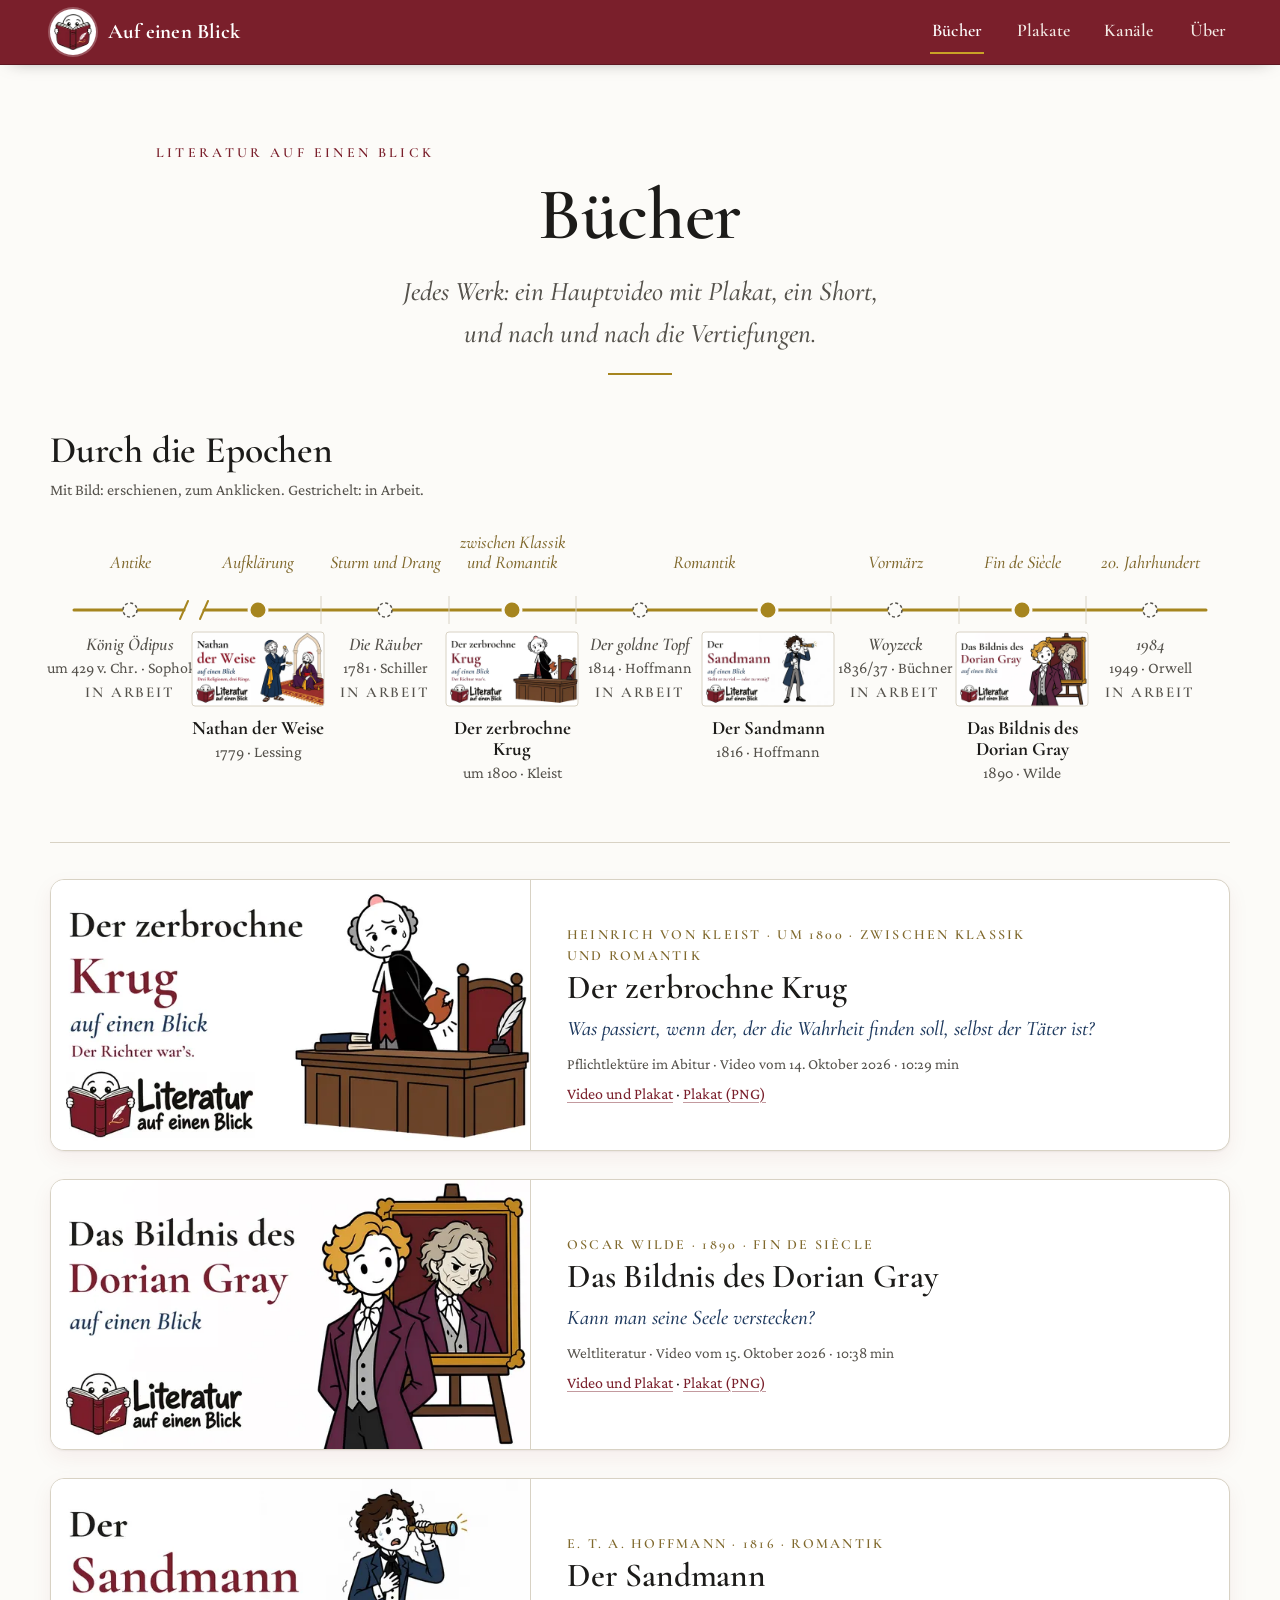
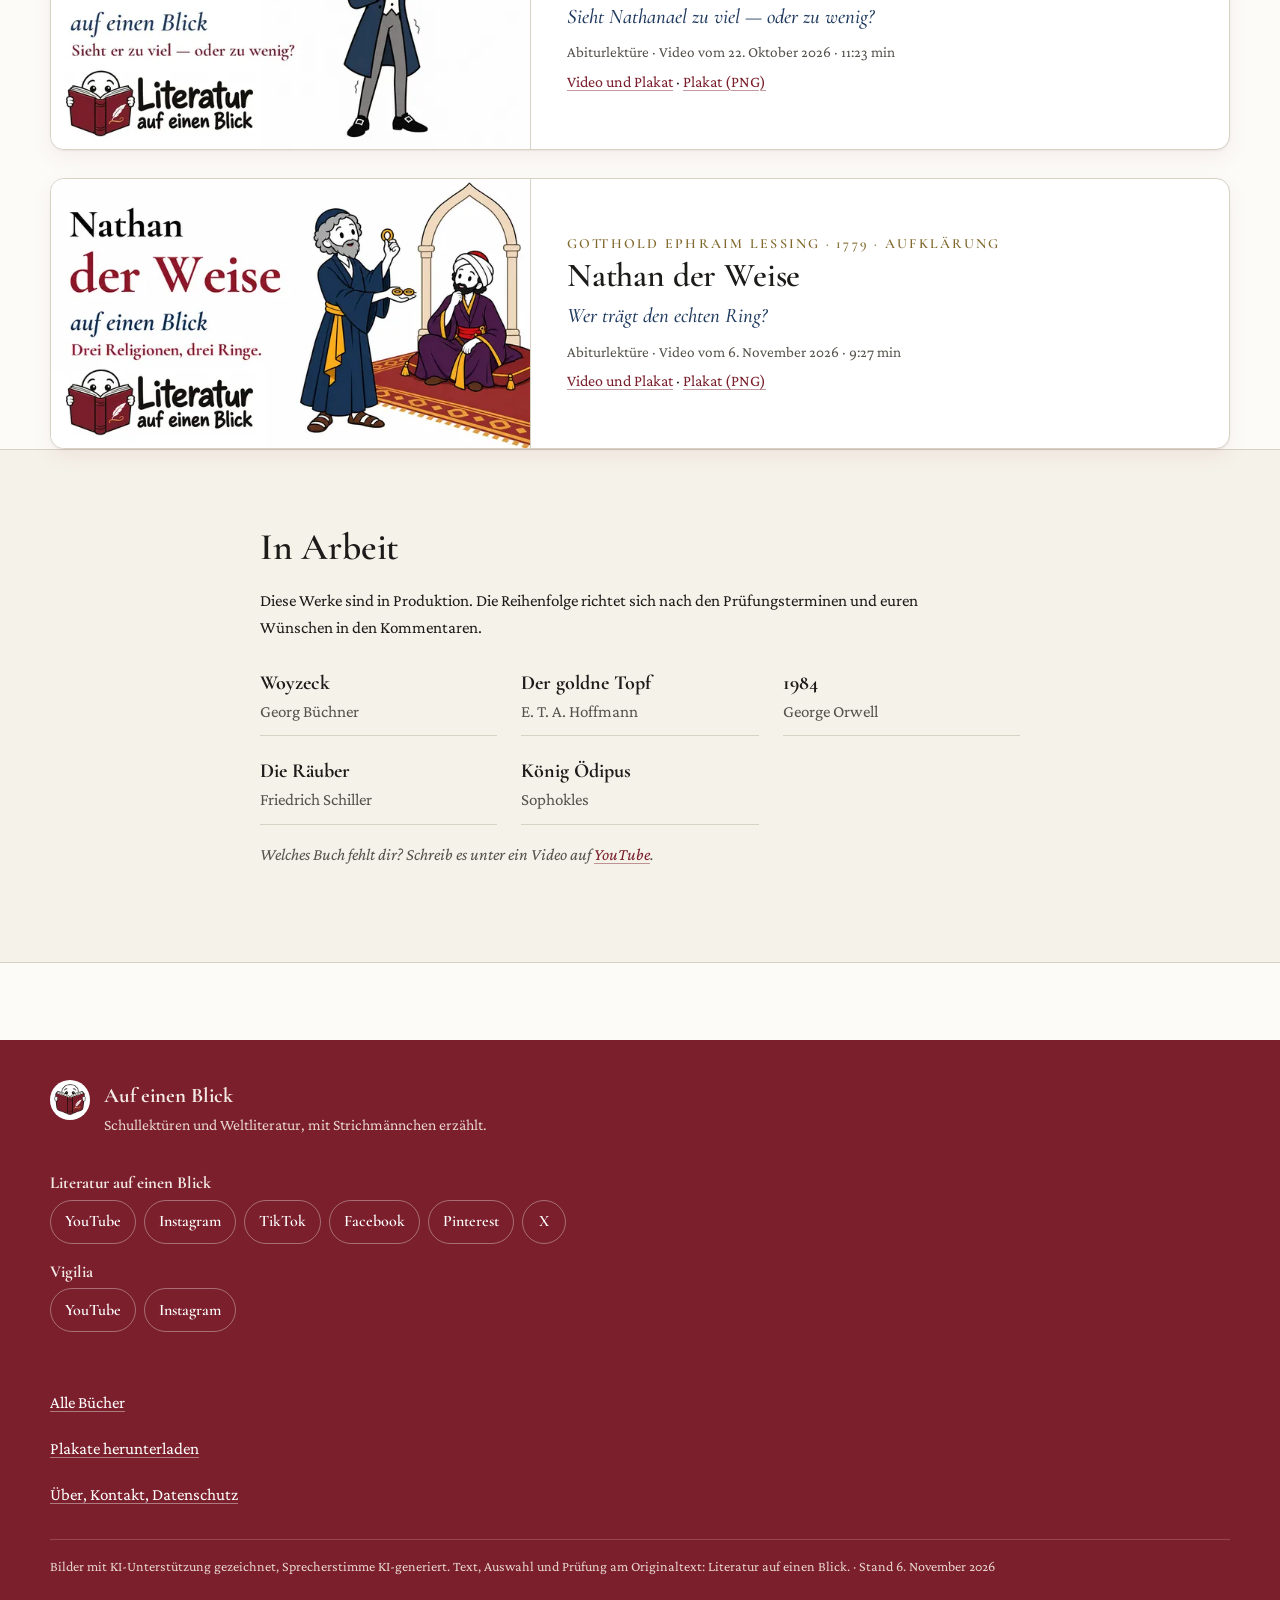
==== commit 6715ce7c: "Website aktualisiert 09.11.2026 Co-Authored-By: Claude Fable 5.1 <noreply@anthropic.com>" ====
--- a/literatur/index.html
+++ b/literatur/index.html
@@ -33,11 +33,11 @@
 <a class="sprung" href="#inhalt">Zum Inhalt</a>
 <header class="kopf">
   <div class="rahmen kopf-innen">
-    <a class="marke" href="../index.html" aria-label="Auf einen Blick – Startseite">
+    <a class="marke" href="../" aria-label="Auf einen Blick – Startseite">
       <picture><source type="image/webp" srcset="../medien/gucker-92.webp"><img src="../medien/gucker-92.png" alt="" width="46" height="46"></picture>
       <span>Auf einen Blick</span>
     </a>
-    <nav class="nav" aria-label="Hauptnavigation"><a href="../literatur/" aria-current="page">Bücher</a><a href="../plakate/">Plakate</a><a href="../index.html#kanaele">Kanäle</a><a href="../ueber/">Über</a></nav>
+    <nav class="nav" aria-label="Hauptnavigation"><a href="../literatur/" aria-current="page">Bücher</a><a href="../plakate/">Plakate</a><a href="../#kanaele">Kanäle</a><a href="../ueber/">Über</a></nav>
   </div>
 </header>
 <main id="inhalt">
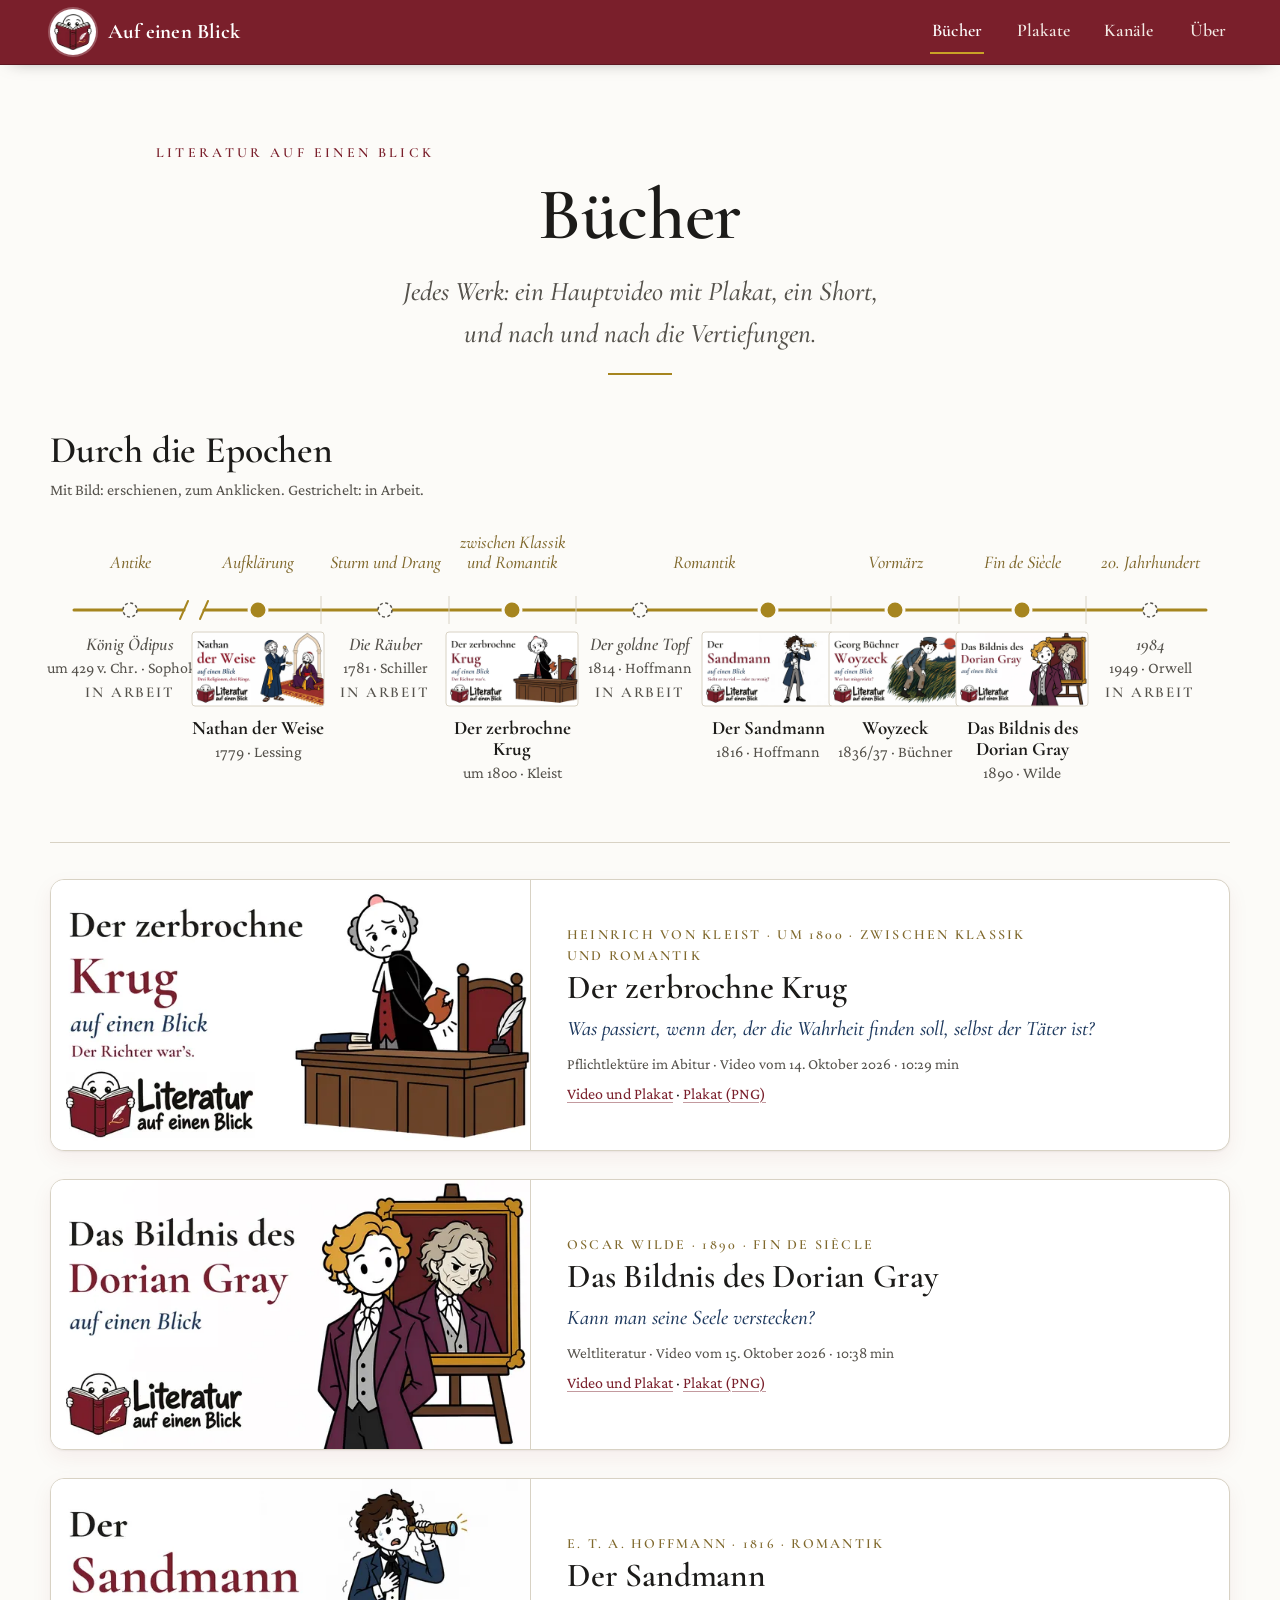
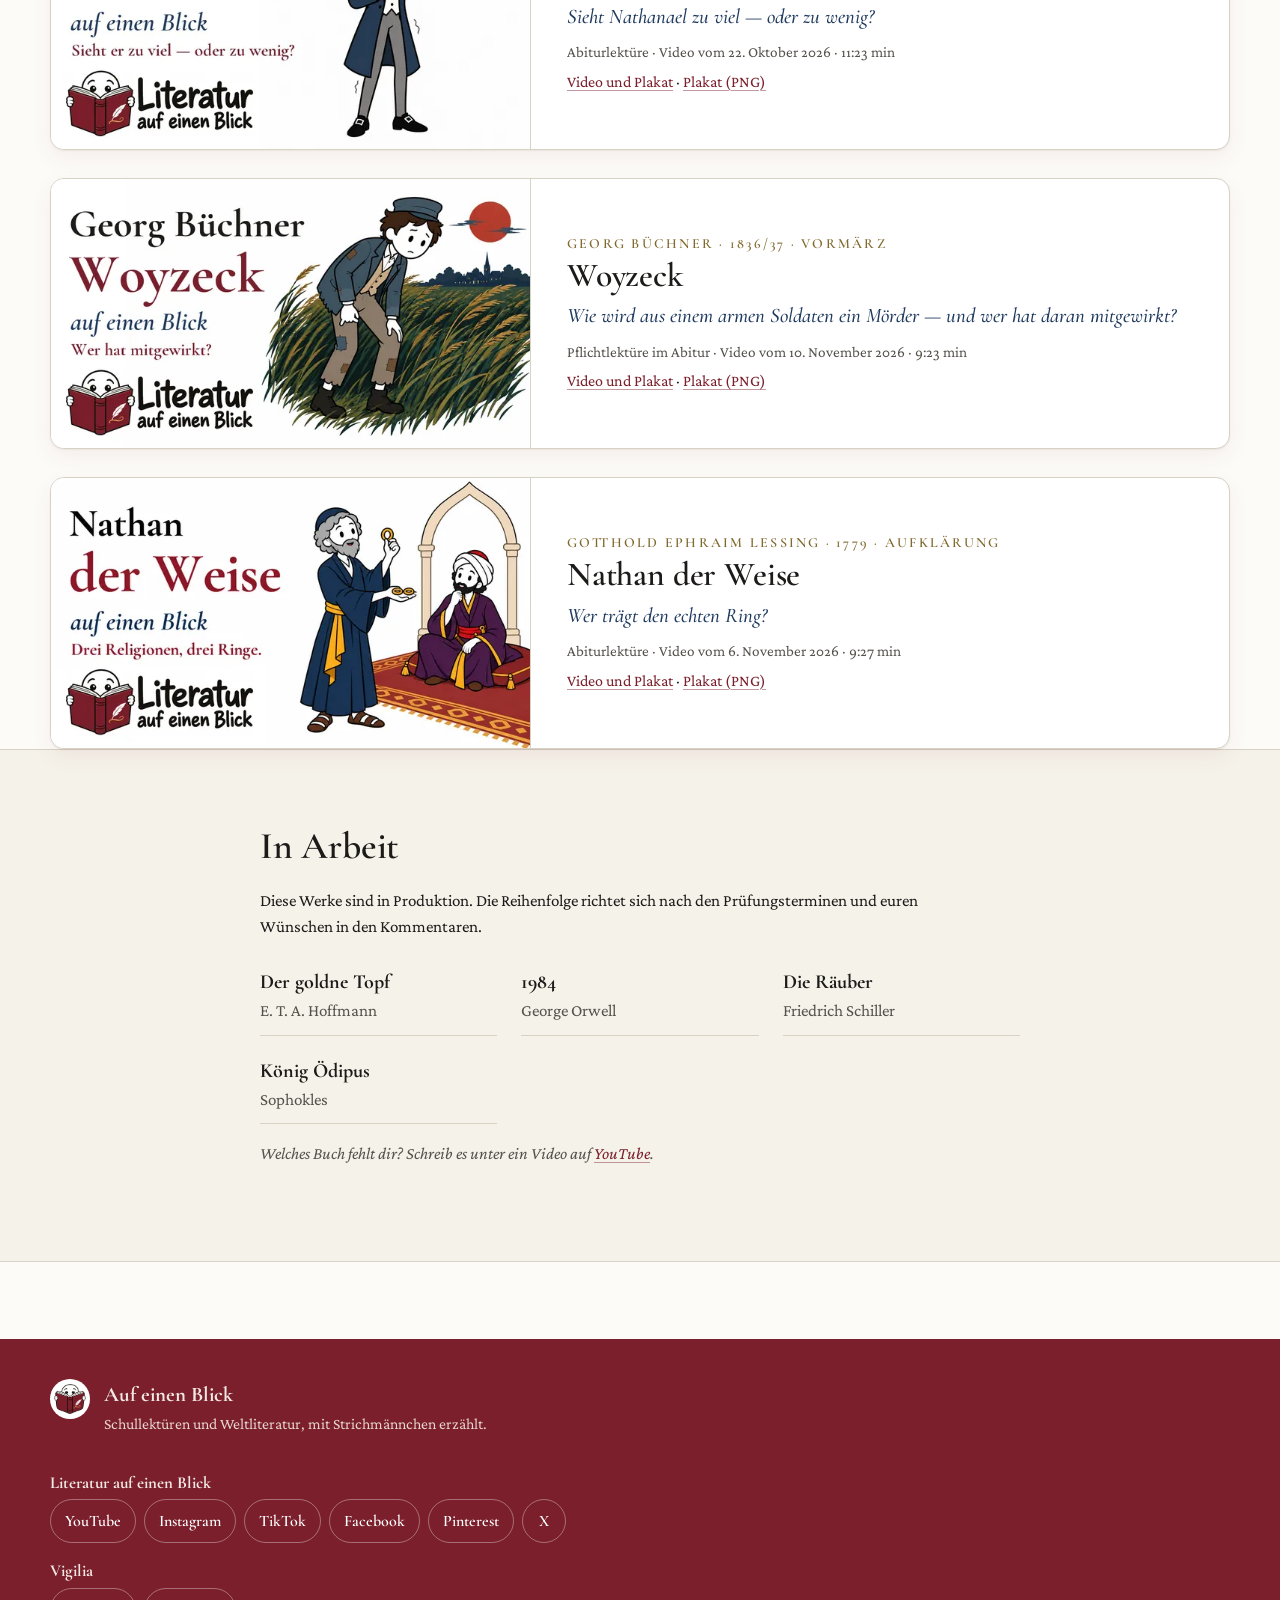
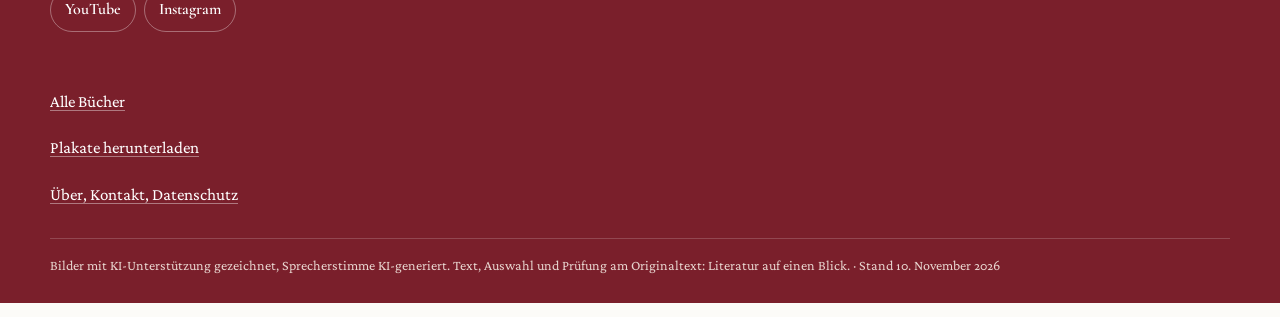
==== commit 494565f0: "Website aktualisiert 10.11.2026 Co-Authored-By: Claude Fable 5.1 <noreply@anthropic.com>" ====
--- a/literatur/index.html
+++ b/literatur/index.html
@@ -4,7 +4,7 @@
 <meta charset="utf-8">
 <meta name="viewport" content="width=device-width, initial-scale=1">
 <title>Bücher · Auf einen Blick</title>
-<meta name="description" content="Alle Werke von Literatur auf einen Blick: Der zerbrochne Krug, Das Bildnis des Dorian Gray, Der Sandmann, Nathan der Weise. Video, Lernplakat, Short und Vertiefungen je Buch.">
+<meta name="description" content="Alle Werke von Literatur auf einen Blick: Der zerbrochne Krug, Das Bildnis des Dorian Gray, Der Sandmann, Woyzeck, Nathan der Weise. Video, Lernplakat, Short und Vertiefungen je Buch.">
 <meta name="color-scheme" content="light">
 <meta name="theme-color" content="#7A1F2B">
 <meta name="google-site-verification" content="dYZ2hgxdLOQ-NdaXoD5eYEGdxpUDi4HKj_KnLI_vL98">
@@ -14,7 +14,7 @@
 <meta property="og:type" content="website">
 <meta property="og:site_name" content="Auf einen Blick">
 <meta property="og:title" content="Bücher · Auf einen Blick">
-<meta property="og:description" content="Alle Werke von Literatur auf einen Blick: Der zerbrochne Krug, Das Bildnis des Dorian Gray, Der Sandmann, Nathan der Weise. Video, Lernplakat, Short und Vertiefungen je Buch.">
+<meta property="og:description" content="Alle Werke von Literatur auf einen Blick: Der zerbrochne Krug, Das Bildnis des Dorian Gray, Der Sandmann, Woyzeck, Nathan der Weise. Video, Lernplakat, Short und Vertiefungen je Buch.">
 <meta property="og:image" content="https://aufeinenblick-kanal.de/medien/logo.png">
 <meta property="og:image:width" content="1200">
 <meta property="og:image:height" content="421">
@@ -27,7 +27,7 @@
 <link rel="preload" href="../schriften/CormorantGaramond-600.woff" as="font" type="font/woff" crossorigin>
 <link rel="preload" href="../schriften/CrimsonPro-Regular.woff" as="font" type="font/woff" crossorigin>
 <link rel="stylesheet" href="../stil.css?v=e8e331c3">
-<script type="application/ld+json">{"@context":"https://schema.org","@graph":[{"@type":"CollectionPage","@id":"https://aufeinenblick-kanal.de/literatur/","url":"https://aufeinenblick-kanal.de/literatur/","name":"Bücher","inLanguage":"de","isPartOf":{"@id":"https://aufeinenblick-kanal.de/#website"},"mainEntity":{"@type":"ItemList","itemListElement":[{"@type":"ListItem","position":1,"url":"https://aufeinenblick-kanal.de/literatur/der-zerbrochne-krug/","name":"Der zerbrochne Krug"},{"@type":"ListItem","position":2,"url":"https://aufeinenblick-kanal.de/literatur/das-bildnis-des-dorian-gray/","name":"Das Bildnis des Dorian Gray"},{"@type":"ListItem","position":3,"url":"https://aufeinenblick-kanal.de/literatur/der-sandmann/","name":"Der Sandmann"},{"@type":"ListItem","position":4,"url":"https://aufeinenblick-kanal.de/literatur/nathan-der-weise/","name":"Nathan der Weise"}]}}]}</script>
+<script type="application/ld+json">{"@context":"https://schema.org","@graph":[{"@type":"CollectionPage","@id":"https://aufeinenblick-kanal.de/literatur/","url":"https://aufeinenblick-kanal.de/literatur/","name":"Bücher","inLanguage":"de","isPartOf":{"@id":"https://aufeinenblick-kanal.de/#website"},"mainEntity":{"@type":"ItemList","itemListElement":[{"@type":"ListItem","position":1,"url":"https://aufeinenblick-kanal.de/literatur/der-zerbrochne-krug/","name":"Der zerbrochne Krug"},{"@type":"ListItem","position":2,"url":"https://aufeinenblick-kanal.de/literatur/das-bildnis-des-dorian-gray/","name":"Das Bildnis des Dorian Gray"},{"@type":"ListItem","position":3,"url":"https://aufeinenblick-kanal.de/literatur/der-sandmann/","name":"Der Sandmann"},{"@type":"ListItem","position":4,"url":"https://aufeinenblick-kanal.de/literatur/woyzeck/","name":"Woyzeck"},{"@type":"ListItem","position":5,"url":"https://aufeinenblick-kanal.de/literatur/nathan-der-weise/","name":"Nathan der Weise"}]}}]}</script>
 </head>
 <body>
 <a class="sprung" href="#inhalt">Zum Inhalt</a>
@@ -47,8 +47,8 @@
   <section class="zeitleiste" aria-labelledby="zl-h">
   <h2 id="zl-h">Durch die Epochen</h2>
   <p class="zl-legende">Mit Bild: erschienen, zum Anklicken. Gestrichelt: in Arbeit.</p>
-  <svg class="zeitleiste-quer" viewBox="0 0 1180 292" width="1180" height="292" role="group" aria-label="Zeitleiste der Werke nach Epochen"><defs><clipPath id="zlq1"><rect x="142" y="114" width="132" height="74" rx="3"/></clipPath><clipPath id="zlq3"><rect x="396" y="114" width="132" height="74" rx="3"/></clipPath><clipPath id="zlq5"><rect x="652" y="114" width="132" height="74" rx="3"/></clipPath><clipPath id="zlq7"><rect x="906" y="114" width="132" height="74" rx="3"/></clipPath></defs><line class="zl-pfad" x1="154" y1="92" x2="1156" y2="92"/><line class="zl-pfad" x1="24" y1="92" x2="134" y2="92"/><text class="zl-epoche" text-anchor="middle"><tspan x="80" y="50">Antike</tspan></text><text class="zl-epoche" text-anchor="middle"><tspan x="208" y="50">Aufklärung</tspan></text><text class="zl-epoche" text-anchor="middle"><tspan x="335" y="50">Sturm und Drang</tspan></text><text class="zl-epoche" text-anchor="middle"><tspan x="462" y="30">zwischen Klassik</tspan><tspan x="462" y="50">und Romantik</tspan></text><text class="zl-epoche" text-anchor="middle"><tspan x="654" y="50">Romantik</tspan></text><text class="zl-epoche" text-anchor="middle"><tspan x="845" y="50">Vormärz</tspan></text><text class="zl-epoche" text-anchor="middle"><tspan x="972" y="50">Fin de Siècle</tspan></text><text class="zl-epoche" text-anchor="middle"><tspan x="1100" y="50">20. Jahrhundert</tspan></text><path class="zl-bruch" d="M130 101 l8 -18 M150 101 l8 -18"/><line class="zl-grenze" x1="271" y1="78" x2="271" y2="106"/><line class="zl-grenze" x1="399" y1="78" x2="399" y2="106"/><line class="zl-grenze" x1="526" y1="78" x2="526" y2="106"/><line class="zl-grenze" x1="781" y1="78" x2="781" y2="106"/><line class="zl-grenze" x1="909" y1="78" x2="909" y2="106"/><line class="zl-grenze" x1="1036" y1="78" x2="1036" y2="106"/><g class="zl-bald"><circle class="zl-knoten-bald" cx="80" cy="92" r="7"/><text class="zl-titel-bald" text-anchor="middle"><tspan x="80" y="132">König Ödipus</tspan></text><text class="zl-meta" text-anchor="middle" x="80" y="155">um 429 v. Chr. · Sophokles</text><text class="zl-stand" text-anchor="middle" x="80" y="179">in Arbeit</text></g><a href="../literatur/nathan-der-weise/" aria-label="Nathan der Weise, 1779 · Lessing, Aufklärung"><circle class="zl-knoten" cx="208" cy="92" r="9"/><image href="../medien/nathan-der-weise/thumbnail-640.webp" x="142" y="114" width="132" height="74" preserveAspectRatio="xMidYMid slice" clip-path="url(#zlq1)"/><rect class="zl-rahmen" x="142" y="114" width="132" height="74" rx="3"/><text class="zl-titel" text-anchor="middle"><tspan x="208" y="216">Nathan der Weise</tspan></text><text class="zl-meta" text-anchor="middle" x="208" y="239">1779 · Lessing</text></a><g class="zl-bald"><circle class="zl-knoten-bald" cx="335" cy="92" r="7"/><text class="zl-titel-bald" text-anchor="middle"><tspan x="335" y="132">Die Räuber</tspan></text><text class="zl-meta" text-anchor="middle" x="335" y="155">1781 · Schiller</text><text class="zl-stand" text-anchor="middle" x="335" y="179">in Arbeit</text></g><a href="../literatur/der-zerbrochne-krug/" aria-label="Der zerbrochne Krug, um 1800 · Kleist, zwischen Klassik und Romantik"><circle class="zl-knoten" cx="462" cy="92" r="9"/><image href="../medien/der-zerbrochne-krug/thumbnail-640.webp" x="396" y="114" width="132" height="74" preserveAspectRatio="xMidYMid slice" clip-path="url(#zlq3)"/><rect class="zl-rahmen" x="396" y="114" width="132" height="74" rx="3"/><text class="zl-titel" text-anchor="middle"><tspan x="462" y="216">Der zerbrochne</tspan><tspan x="462" y="237">Krug</tspan></text><text class="zl-meta" text-anchor="middle" x="462" y="260">um 1800 · Kleist</text></a><g class="zl-bald"><circle class="zl-knoten-bald" cx="590" cy="92" r="7"/><text class="zl-titel-bald" text-anchor="middle"><tspan x="590" y="132">Der goldne Topf</tspan></text><text class="zl-meta" text-anchor="middle" x="590" y="155">1814 · Hoffmann</text><text class="zl-stand" text-anchor="middle" x="590" y="179">in Arbeit</text></g><a href="../literatur/der-sandmann/" aria-label="Der Sandmann, 1816 · Hoffmann, Romantik"><circle class="zl-knoten" cx="718" cy="92" r="9"/><image href="../medien/der-sandmann/thumbnail-640.webp" x="652" y="114" width="132" height="74" preserveAspectRatio="xMidYMid slice" clip-path="url(#zlq5)"/><rect class="zl-rahmen" x="652" y="114" width="132" height="74" rx="3"/><text class="zl-titel" text-anchor="middle"><tspan x="718" y="216">Der Sandmann</tspan></text><text class="zl-meta" text-anchor="middle" x="718" y="239">1816 · Hoffmann</text></a><g class="zl-bald"><circle class="zl-knoten-bald" cx="845" cy="92" r="7"/><text class="zl-titel-bald" text-anchor="middle"><tspan x="845" y="132">Woyzeck</tspan></text><text class="zl-meta" text-anchor="middle" x="845" y="155">1836/37 · Büchner</text><text class="zl-stand" text-anchor="middle" x="845" y="179">in Arbeit</text></g><a href="../literatur/das-bildnis-des-dorian-gray/" aria-label="Das Bildnis des Dorian Gray, 1890 · Wilde, Fin de Siècle"><circle class="zl-knoten" cx="972" cy="92" r="9"/><image href="../medien/das-bildnis-des-dorian-gray/thumbnail-640.webp" x="906" y="114" width="132" height="74" preserveAspectRatio="xMidYMid slice" clip-path="url(#zlq7)"/><rect class="zl-rahmen" x="906" y="114" width="132" height="74" rx="3"/><text class="zl-titel" text-anchor="middle"><tspan x="972" y="216">Das Bildnis des</tspan><tspan x="972" y="237">Dorian Gray</tspan></text><text class="zl-meta" text-anchor="middle" x="972" y="260">1890 · Wilde</text></a><g class="zl-bald"><circle class="zl-knoten-bald" cx="1100" cy="92" r="7"/><text class="zl-titel-bald" text-anchor="middle"><tspan x="1100" y="132">1984</tspan></text><text class="zl-meta" text-anchor="middle" x="1100" y="155">1949 · Orwell</text><text class="zl-stand" text-anchor="middle" x="1100" y="179">in Arbeit</text></g></svg>
-  <div class="zeitleiste-hoch"><div class="zl-lauf"><p class="zl-ep">Antike</p><ul><li class="zl-offen"><strong>König Ödipus</strong><span class="zl-m">um 429 v. Chr. · Sophokles · in Arbeit</span></li></ul></div><div class="zl-bruch" aria-hidden="true"><svg viewBox="0 0 24 22" width="24" height="22"><path d="M2 12 l20 -8 M2 20 l20 -8"/></svg></div><div class="zl-lauf"><p class="zl-ep">Aufklärung</p><ul><li class="zl-da"><a href="../literatur/nathan-der-weise/"><picture><source type="image/webp" srcset="../medien/nathan-der-weise/thumbnail-640.webp 640w, ../medien/nathan-der-weise/thumbnail-960.webp 960w, ../medien/nathan-der-weise/thumbnail-1280.webp 1280w" sizes="120px"><img src="../medien/nathan-der-weise/thumbnail-klein.jpg" alt="" width="640" height="360" loading="lazy" decoding="async"></picture><span><strong>Nathan der Weise</strong><span class="zl-m">1779 · Lessing</span></span></a></li></ul><p class="zl-ep">Sturm und Drang</p><ul><li class="zl-offen"><strong>Die Räuber</strong><span class="zl-m">1781 · Schiller · in Arbeit</span></li></ul><p class="zl-ep">zwischen Klassik und Romantik</p><ul><li class="zl-da"><a href="../literatur/der-zerbrochne-krug/"><picture><source type="image/webp" srcset="../medien/der-zerbrochne-krug/thumbnail-640.webp 640w, ../medien/der-zerbrochne-krug/thumbnail-960.webp 960w, ../medien/der-zerbrochne-krug/thumbnail-1280.webp 1280w" sizes="120px"><img src="../medien/der-zerbrochne-krug/thumbnail-klein.jpg" alt="" width="640" height="360" loading="lazy" decoding="async"></picture><span><strong>Der zerbrochne Krug</strong><span class="zl-m">um 1800 · Kleist</span></span></a></li></ul><p class="zl-ep">Romantik</p><ul><li class="zl-offen"><strong>Der goldne Topf</strong><span class="zl-m">1814 · Hoffmann · in Arbeit</span></li><li class="zl-da"><a href="../literatur/der-sandmann/"><picture><source type="image/webp" srcset="../medien/der-sandmann/thumbnail-640.webp 640w, ../medien/der-sandmann/thumbnail-960.webp 960w, ../medien/der-sandmann/thumbnail-1280.webp 1280w" sizes="120px"><img src="../medien/der-sandmann/thumbnail-klein.jpg" alt="" width="640" height="360" loading="lazy" decoding="async"></picture><span><strong>Der Sandmann</strong><span class="zl-m">1816 · Hoffmann</span></span></a></li></ul><p class="zl-ep">Vormärz</p><ul><li class="zl-offen"><strong>Woyzeck</strong><span class="zl-m">1836/37 · Büchner · in Arbeit</span></li></ul><p class="zl-ep">Fin de Siècle</p><ul><li class="zl-da"><a href="../literatur/das-bildnis-des-dorian-gray/"><picture><source type="image/webp" srcset="../medien/das-bildnis-des-dorian-gray/thumbnail-640.webp 640w, ../medien/das-bildnis-des-dorian-gray/thumbnail-960.webp 960w, ../medien/das-bildnis-des-dorian-gray/thumbnail-1280.webp 1280w" sizes="120px"><img src="../medien/das-bildnis-des-dorian-gray/thumbnail-klein.jpg" alt="" width="640" height="360" loading="lazy" decoding="async"></picture><span><strong>Das Bildnis des Dorian Gray</strong><span class="zl-m">1890 · Wilde</span></span></a></li></ul><p class="zl-ep">20. Jahrhundert</p><ul><li class="zl-offen"><strong>1984</strong><span class="zl-m">1949 · Orwell · in Arbeit</span></li></ul></div></div>
+  <svg class="zeitleiste-quer" viewBox="0 0 1180 292" width="1180" height="292" role="group" aria-label="Zeitleiste der Werke nach Epochen"><defs><clipPath id="zlq1"><rect x="142" y="114" width="132" height="74" rx="3"/></clipPath><clipPath id="zlq3"><rect x="396" y="114" width="132" height="74" rx="3"/></clipPath><clipPath id="zlq5"><rect x="652" y="114" width="132" height="74" rx="3"/></clipPath><clipPath id="zlq6"><rect x="779" y="114" width="132" height="74" rx="3"/></clipPath><clipPath id="zlq7"><rect x="906" y="114" width="132" height="74" rx="3"/></clipPath></defs><line class="zl-pfad" x1="154" y1="92" x2="1156" y2="92"/><line class="zl-pfad" x1="24" y1="92" x2="134" y2="92"/><text class="zl-epoche" text-anchor="middle"><tspan x="80" y="50">Antike</tspan></text><text class="zl-epoche" text-anchor="middle"><tspan x="208" y="50">Aufklärung</tspan></text><text class="zl-epoche" text-anchor="middle"><tspan x="335" y="50">Sturm und Drang</tspan></text><text class="zl-epoche" text-anchor="middle"><tspan x="462" y="30">zwischen Klassik</tspan><tspan x="462" y="50">und Romantik</tspan></text><text class="zl-epoche" text-anchor="middle"><tspan x="654" y="50">Romantik</tspan></text><text class="zl-epoche" text-anchor="middle"><tspan x="845" y="50">Vormärz</tspan></text><text class="zl-epoche" text-anchor="middle"><tspan x="972" y="50">Fin de Siècle</tspan></text><text class="zl-epoche" text-anchor="middle"><tspan x="1100" y="50">20. Jahrhundert</tspan></text><path class="zl-bruch" d="M130 101 l8 -18 M150 101 l8 -18"/><line class="zl-grenze" x1="271" y1="78" x2="271" y2="106"/><line class="zl-grenze" x1="399" y1="78" x2="399" y2="106"/><line class="zl-grenze" x1="526" y1="78" x2="526" y2="106"/><line class="zl-grenze" x1="781" y1="78" x2="781" y2="106"/><line class="zl-grenze" x1="909" y1="78" x2="909" y2="106"/><line class="zl-grenze" x1="1036" y1="78" x2="1036" y2="106"/><g class="zl-bald"><circle class="zl-knoten-bald" cx="80" cy="92" r="7"/><text class="zl-titel-bald" text-anchor="middle"><tspan x="80" y="132">König Ödipus</tspan></text><text class="zl-meta" text-anchor="middle" x="80" y="155">um 429 v. Chr. · Sophokles</text><text class="zl-stand" text-anchor="middle" x="80" y="179">in Arbeit</text></g><a href="../literatur/nathan-der-weise/" aria-label="Nathan der Weise, 1779 · Lessing, Aufklärung"><circle class="zl-knoten" cx="208" cy="92" r="9"/><image href="../medien/nathan-der-weise/thumbnail-640.webp" x="142" y="114" width="132" height="74" preserveAspectRatio="xMidYMid slice" clip-path="url(#zlq1)"/><rect class="zl-rahmen" x="142" y="114" width="132" height="74" rx="3"/><text class="zl-titel" text-anchor="middle"><tspan x="208" y="216">Nathan der Weise</tspan></text><text class="zl-meta" text-anchor="middle" x="208" y="239">1779 · Lessing</text></a><g class="zl-bald"><circle class="zl-knoten-bald" cx="335" cy="92" r="7"/><text class="zl-titel-bald" text-anchor="middle"><tspan x="335" y="132">Die Räuber</tspan></text><text class="zl-meta" text-anchor="middle" x="335" y="155">1781 · Schiller</text><text class="zl-stand" text-anchor="middle" x="335" y="179">in Arbeit</text></g><a href="../literatur/der-zerbrochne-krug/" aria-label="Der zerbrochne Krug, um 1800 · Kleist, zwischen Klassik und Romantik"><circle class="zl-knoten" cx="462" cy="92" r="9"/><image href="../medien/der-zerbrochne-krug/thumbnail-640.webp" x="396" y="114" width="132" height="74" preserveAspectRatio="xMidYMid slice" clip-path="url(#zlq3)"/><rect class="zl-rahmen" x="396" y="114" width="132" height="74" rx="3"/><text class="zl-titel" text-anchor="middle"><tspan x="462" y="216">Der zerbrochne</tspan><tspan x="462" y="237">Krug</tspan></text><text class="zl-meta" text-anchor="middle" x="462" y="260">um 1800 · Kleist</text></a><g class="zl-bald"><circle class="zl-knoten-bald" cx="590" cy="92" r="7"/><text class="zl-titel-bald" text-anchor="middle"><tspan x="590" y="132">Der goldne Topf</tspan></text><text class="zl-meta" text-anchor="middle" x="590" y="155">1814 · Hoffmann</text><text class="zl-stand" text-anchor="middle" x="590" y="179">in Arbeit</text></g><a href="../literatur/der-sandmann/" aria-label="Der Sandmann, 1816 · Hoffmann, Romantik"><circle class="zl-knoten" cx="718" cy="92" r="9"/><image href="../medien/der-sandmann/thumbnail-640.webp" x="652" y="114" width="132" height="74" preserveAspectRatio="xMidYMid slice" clip-path="url(#zlq5)"/><rect class="zl-rahmen" x="652" y="114" width="132" height="74" rx="3"/><text class="zl-titel" text-anchor="middle"><tspan x="718" y="216">Der Sandmann</tspan></text><text class="zl-meta" text-anchor="middle" x="718" y="239">1816 · Hoffmann</text></a><a href="../literatur/woyzeck/" aria-label="Woyzeck, 1836/37 · Büchner, Vormärz"><circle class="zl-knoten" cx="845" cy="92" r="9"/><image href="../medien/woyzeck/thumbnail-640.webp" x="779" y="114" width="132" height="74" preserveAspectRatio="xMidYMid slice" clip-path="url(#zlq6)"/><rect class="zl-rahmen" x="779" y="114" width="132" height="74" rx="3"/><text class="zl-titel" text-anchor="middle"><tspan x="845" y="216">Woyzeck</tspan></text><text class="zl-meta" text-anchor="middle" x="845" y="239">1836/37 · Büchner</text></a><a href="../literatur/das-bildnis-des-dorian-gray/" aria-label="Das Bildnis des Dorian Gray, 1890 · Wilde, Fin de Siècle"><circle class="zl-knoten" cx="972" cy="92" r="9"/><image href="../medien/das-bildnis-des-dorian-gray/thumbnail-640.webp" x="906" y="114" width="132" height="74" preserveAspectRatio="xMidYMid slice" clip-path="url(#zlq7)"/><rect class="zl-rahmen" x="906" y="114" width="132" height="74" rx="3"/><text class="zl-titel" text-anchor="middle"><tspan x="972" y="216">Das Bildnis des</tspan><tspan x="972" y="237">Dorian Gray</tspan></text><text class="zl-meta" text-anchor="middle" x="972" y="260">1890 · Wilde</text></a><g class="zl-bald"><circle class="zl-knoten-bald" cx="1100" cy="92" r="7"/><text class="zl-titel-bald" text-anchor="middle"><tspan x="1100" y="132">1984</tspan></text><text class="zl-meta" text-anchor="middle" x="1100" y="155">1949 · Orwell</text><text class="zl-stand" text-anchor="middle" x="1100" y="179">in Arbeit</text></g></svg>
+  <div class="zeitleiste-hoch"><div class="zl-lauf"><p class="zl-ep">Antike</p><ul><li class="zl-offen"><strong>König Ödipus</strong><span class="zl-m">um 429 v. Chr. · Sophokles · in Arbeit</span></li></ul></div><div class="zl-bruch" aria-hidden="true"><svg viewBox="0 0 24 22" width="24" height="22"><path d="M2 12 l20 -8 M2 20 l20 -8"/></svg></div><div class="zl-lauf"><p class="zl-ep">Aufklärung</p><ul><li class="zl-da"><a href="../literatur/nathan-der-weise/"><picture><source type="image/webp" srcset="../medien/nathan-der-weise/thumbnail-640.webp 640w, ../medien/nathan-der-weise/thumbnail-960.webp 960w, ../medien/nathan-der-weise/thumbnail-1280.webp 1280w" sizes="120px"><img src="../medien/nathan-der-weise/thumbnail-klein.jpg" alt="" width="640" height="360" loading="lazy" decoding="async"></picture><span><strong>Nathan der Weise</strong><span class="zl-m">1779 · Lessing</span></span></a></li></ul><p class="zl-ep">Sturm und Drang</p><ul><li class="zl-offen"><strong>Die Räuber</strong><span class="zl-m">1781 · Schiller · in Arbeit</span></li></ul><p class="zl-ep">zwischen Klassik und Romantik</p><ul><li class="zl-da"><a href="../literatur/der-zerbrochne-krug/"><picture><source type="image/webp" srcset="../medien/der-zerbrochne-krug/thumbnail-640.webp 640w, ../medien/der-zerbrochne-krug/thumbnail-960.webp 960w, ../medien/der-zerbrochne-krug/thumbnail-1280.webp 1280w" sizes="120px"><img src="../medien/der-zerbrochne-krug/thumbnail-klein.jpg" alt="" width="640" height="360" loading="lazy" decoding="async"></picture><span><strong>Der zerbrochne Krug</strong><span class="zl-m">um 1800 · Kleist</span></span></a></li></ul><p class="zl-ep">Romantik</p><ul><li class="zl-offen"><strong>Der goldne Topf</strong><span class="zl-m">1814 · Hoffmann · in Arbeit</span></li><li class="zl-da"><a href="../literatur/der-sandmann/"><picture><source type="image/webp" srcset="../medien/der-sandmann/thumbnail-640.webp 640w, ../medien/der-sandmann/thumbnail-960.webp 960w, ../medien/der-sandmann/thumbnail-1280.webp 1280w" sizes="120px"><img src="../medien/der-sandmann/thumbnail-klein.jpg" alt="" width="640" height="360" loading="lazy" decoding="async"></picture><span><strong>Der Sandmann</strong><span class="zl-m">1816 · Hoffmann</span></span></a></li></ul><p class="zl-ep">Vormärz</p><ul><li class="zl-da"><a href="../literatur/woyzeck/"><picture><source type="image/webp" srcset="../medien/woyzeck/thumbnail-640.webp 640w, ../medien/woyzeck/thumbnail-960.webp 960w, ../medien/woyzeck/thumbnail-1280.webp 1280w" sizes="120px"><img src="../medien/woyzeck/thumbnail-klein.jpg" alt="" width="640" height="360" loading="lazy" decoding="async"></picture><span><strong>Woyzeck</strong><span class="zl-m">1836/37 · Büchner</span></span></a></li></ul><p class="zl-ep">Fin de Siècle</p><ul><li class="zl-da"><a href="../literatur/das-bildnis-des-dorian-gray/"><picture><source type="image/webp" srcset="../medien/das-bildnis-des-dorian-gray/thumbnail-640.webp 640w, ../medien/das-bildnis-des-dorian-gray/thumbnail-960.webp 960w, ../medien/das-bildnis-des-dorian-gray/thumbnail-1280.webp 1280w" sizes="120px"><img src="../medien/das-bildnis-des-dorian-gray/thumbnail-klein.jpg" alt="" width="640" height="360" loading="lazy" decoding="async"></picture><span><strong>Das Bildnis des Dorian Gray</strong><span class="zl-m">1890 · Wilde</span></span></a></li></ul><p class="zl-ep">20. Jahrhundert</p><ul><li class="zl-offen"><strong>1984</strong><span class="zl-m">1949 · Orwell · in Arbeit</span></li></ul></div></div>
 </section>
   <ul class="werk-liste gross"><li class="werk-karte">
   <a href="../literatur/der-zerbrochne-krug/" class="werk-bild" tabindex="-1" aria-hidden="true"><picture><source type="image/webp" srcset="../medien/der-zerbrochne-krug/thumbnail-640.webp 640w, ../medien/der-zerbrochne-krug/thumbnail-960.webp 960w, ../medien/der-zerbrochne-krug/thumbnail-1280.webp 1280w" sizes="(max-width: 640px) calc(100vw - 32px), 460px"><img src="../medien/der-zerbrochne-krug/thumbnail.jpg" alt="" width="640" height="360" loading="lazy" decoding="async"></picture></a>
@@ -78,6 +78,15 @@
     <p class="werk-links"><a href="../literatur/der-sandmann/">Video und Plakat</a> · <a href="../medien/der-sandmann/plakat.png" download>Plakat (PNG)</a></p>
   </div>
 </li><li class="werk-karte">
+  <a href="../literatur/woyzeck/" class="werk-bild" tabindex="-1" aria-hidden="true"><picture><source type="image/webp" srcset="../medien/woyzeck/thumbnail-640.webp 640w, ../medien/woyzeck/thumbnail-960.webp 960w, ../medien/woyzeck/thumbnail-1280.webp 1280w" sizes="(max-width: 640px) calc(100vw - 32px), 460px"><img src="../medien/woyzeck/thumbnail.jpg" alt="" width="640" height="360" loading="lazy" decoding="async"></picture></a>
+  <div class="werk-text">
+    <p class="werk-autor">Georg Büchner · 1836/37 · Vormärz</p>
+    <h2><a href="../literatur/woyzeck/">Woyzeck</a></h2>
+    <p class="werk-frage">Wie wird aus einem armen Soldaten ein Mörder — und wer hat daran mitgewirkt?</p>
+    <p class="werk-meta">Pflichtlektüre im Abitur · Video vom 10. November 2026 · 9:23 min</p>
+    <p class="werk-links"><a href="../literatur/woyzeck/">Video und Plakat</a> · <a href="../medien/woyzeck/plakat.png" download>Plakat (PNG)</a></p>
+  </div>
+</li><li class="werk-karte">
   <a href="../literatur/nathan-der-weise/" class="werk-bild" tabindex="-1" aria-hidden="true"><picture><source type="image/webp" srcset="../medien/nathan-der-weise/thumbnail-640.webp 640w, ../medien/nathan-der-weise/thumbnail-960.webp 960w, ../medien/nathan-der-weise/thumbnail-1280.webp 1280w" sizes="(max-width: 640px) calc(100vw - 32px), 460px"><img src="../medien/nathan-der-weise/thumbnail.jpg" alt="" width="640" height="360" loading="lazy" decoding="async"></picture></a>
   <div class="werk-text">
     <p class="werk-autor">Gotthold Ephraim Lessing · 1779 · Aufklärung</p>
@@ -93,7 +102,7 @@
   <div class="rahmen schmal">
     <h2 id="bald">In Arbeit</h2>
     <p>Diese Werke sind in Produktion. Die Reihenfolge richtet sich nach den Prüfungsterminen und euren Wünschen in den Kommentaren.</p>
-    <ul class="bald-liste"><li><strong>Woyzeck</strong> <span>Georg Büchner</span></li><li><strong>Der goldne Topf</strong> <span>E. T. A. Hoffmann</span></li><li><strong>1984</strong> <span>George Orwell</span></li><li><strong>Die Räuber</strong> <span>Friedrich Schiller</span></li><li><strong>König Ödipus</strong> <span>Sophokles</span></li></ul>
+    <ul class="bald-liste"><li><strong>Der goldne Topf</strong> <span>E. T. A. Hoffmann</span></li><li><strong>1984</strong> <span>George Orwell</span></li><li><strong>Die Räuber</strong> <span>Friedrich Schiller</span></li><li><strong>König Ödipus</strong> <span>Sophokles</span></li></ul>
     <p class="randnotiz">Welches Buch fehlt dir? Schreib es unter ein Video auf <a href="https://www.youtube.com/@literaturaufeinenblick" rel="noopener">YouTube</a>.</p>
   </div>
 </section>
@@ -115,7 +124,7 @@
       <li><a href="../ueber/">Über, Kontakt, Datenschutz</a></li>
     </ul>
   </div>
-  <p class="rahmen fuss-zeile">Bilder mit KI-Unterstützung gezeichnet, Sprecherstimme KI-generiert. Text, Auswahl und Prüfung am Originaltext: Literatur auf einen Blick. · Stand 6. November 2026</p>
+  <p class="rahmen fuss-zeile">Bilder mit KI-Unterstützung gezeichnet, Sprecherstimme KI-generiert. Text, Auswahl und Prüfung am Originaltext: Literatur auf einen Blick. · Stand 10. November 2026</p>
 </footer>
 <script src="../seite.js?v=51c5c749" defer></script>
 </body>
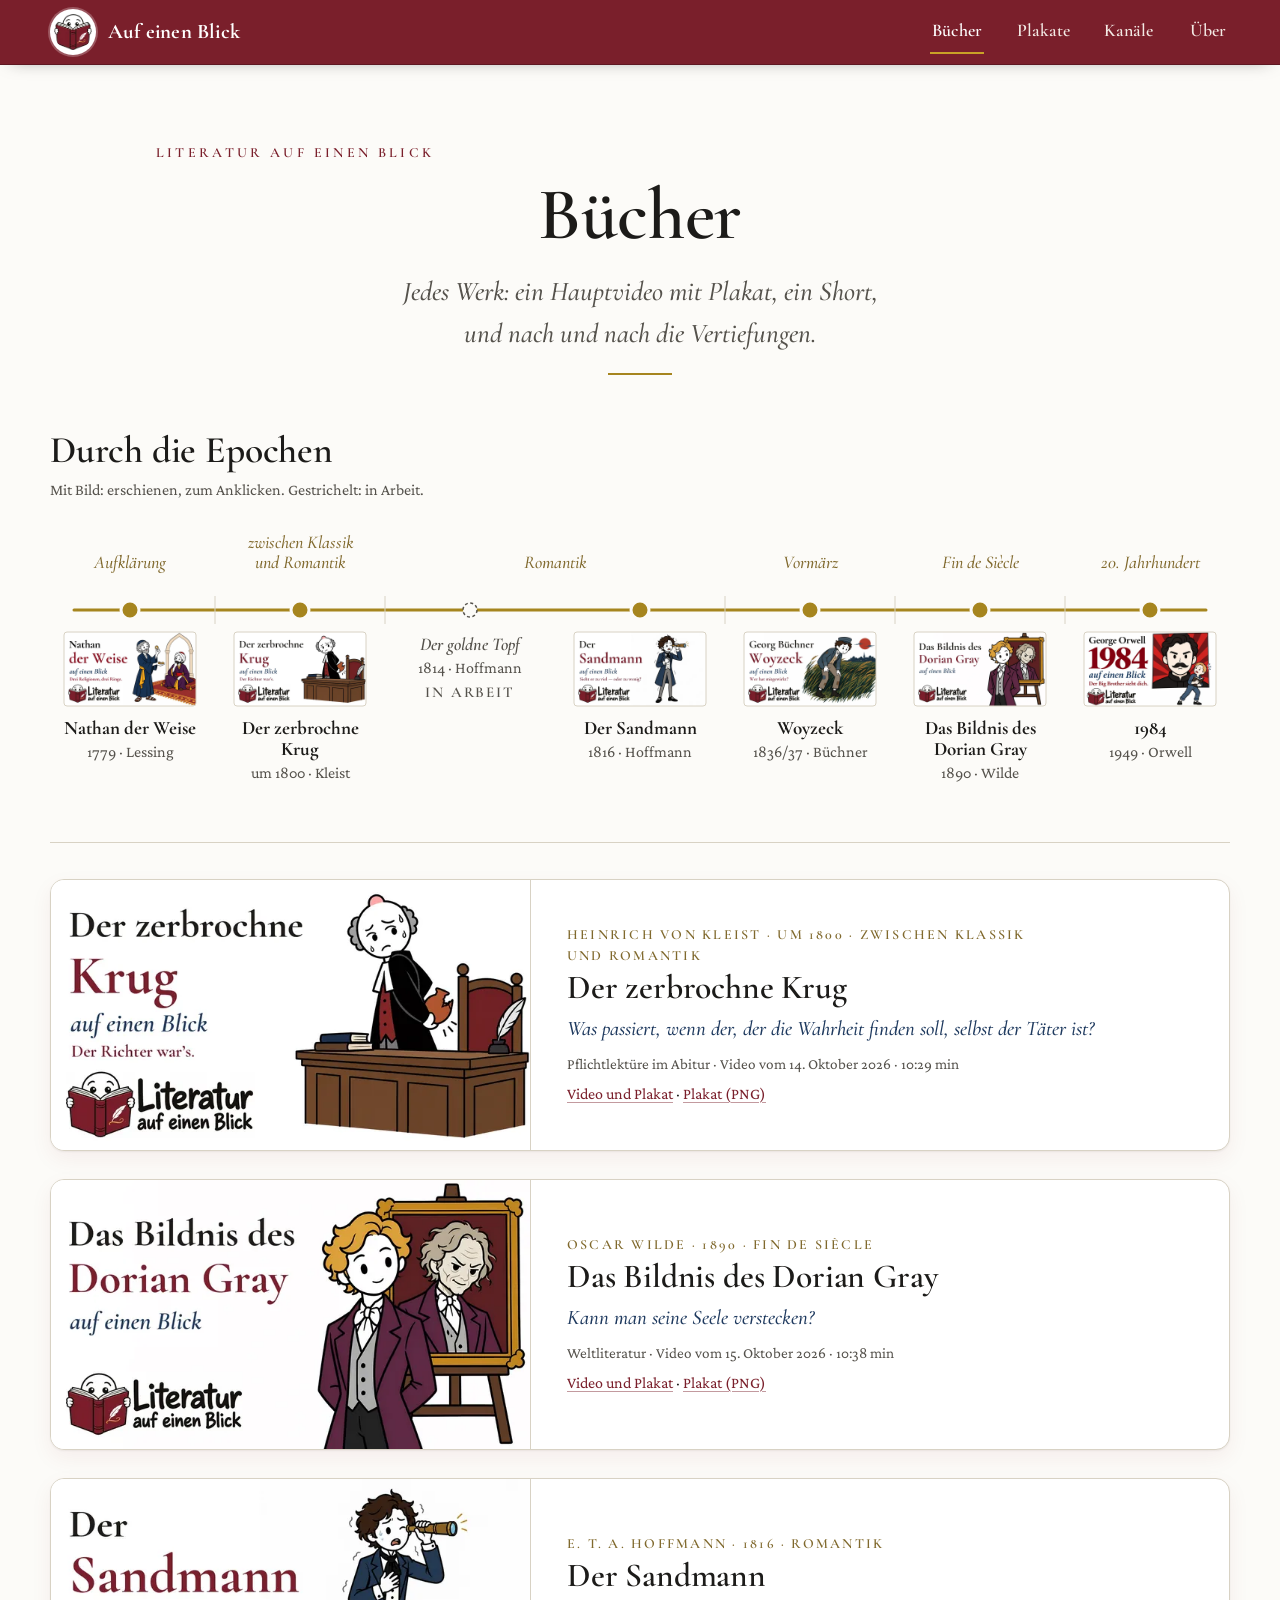
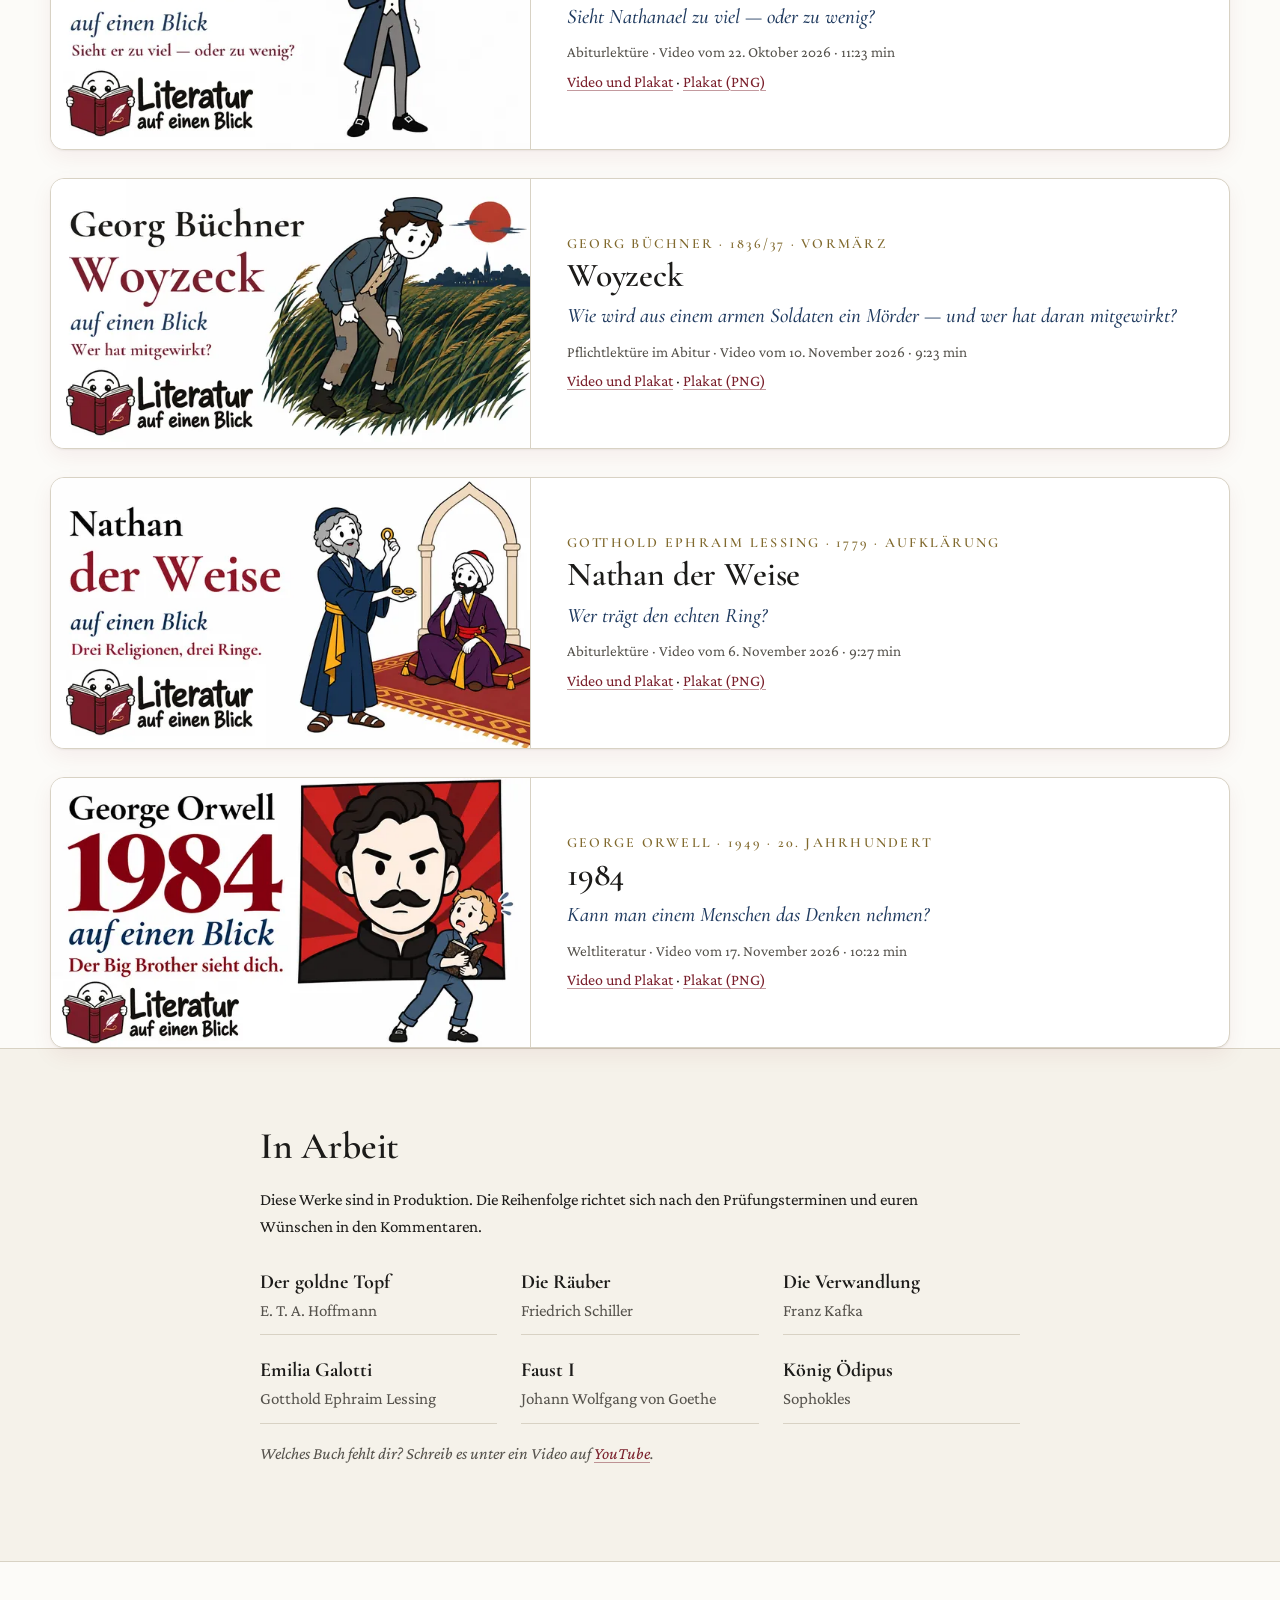
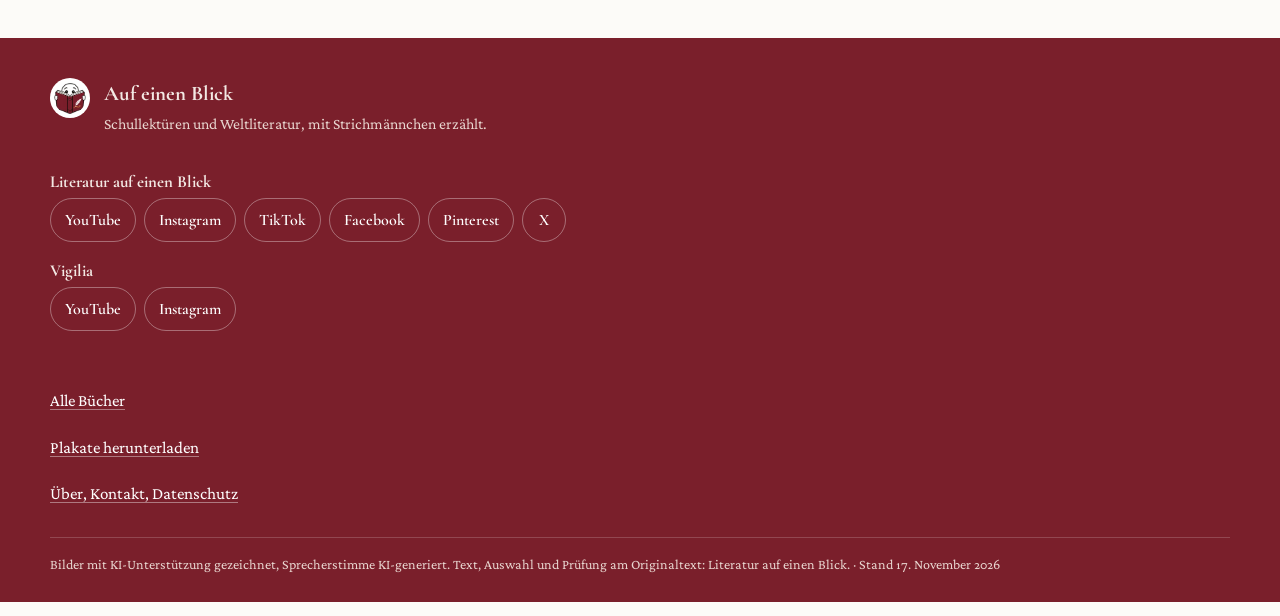
==== commit 09098765: "Website aktualisiert 17.11.2026 Co-Authored-By: Claude Fable 5.1 <noreply@anthropic.com>" ====
--- a/literatur/index.html
+++ b/literatur/index.html
@@ -4,7 +4,7 @@
 <meta charset="utf-8">
 <meta name="viewport" content="width=device-width, initial-scale=1">
 <title>Bücher · Auf einen Blick</title>
-<meta name="description" content="Alle Werke von Literatur auf einen Blick: Der zerbrochne Krug, Das Bildnis des Dorian Gray, Der Sandmann, Woyzeck, Nathan der Weise. Video, Lernplakat, Short und Vertiefungen je Buch.">
+<meta name="description" content="Alle Werke von Literatur auf einen Blick: Der zerbrochne Krug, Das Bildnis des Dorian Gray, Der Sandmann, Woyzeck, Nathan der Weise, 1984. Video, Lernplakat, Short und Vertiefungen je Buch.">
 <meta name="color-scheme" content="light">
 <meta name="theme-color" content="#7A1F2B">
 <meta name="google-site-verification" content="dYZ2hgxdLOQ-NdaXoD5eYEGdxpUDi4HKj_KnLI_vL98">
@@ -14,7 +14,7 @@
 <meta property="og:type" content="website">
 <meta property="og:site_name" content="Auf einen Blick">
 <meta property="og:title" content="Bücher · Auf einen Blick">
-<meta property="og:description" content="Alle Werke von Literatur auf einen Blick: Der zerbrochne Krug, Das Bildnis des Dorian Gray, Der Sandmann, Woyzeck, Nathan der Weise. Video, Lernplakat, Short und Vertiefungen je Buch.">
+<meta property="og:description" content="Alle Werke von Literatur auf einen Blick: Der zerbrochne Krug, Das Bildnis des Dorian Gray, Der Sandmann, Woyzeck, Nathan der Weise, 1984. Video, Lernplakat, Short und Vertiefungen je Buch.">
 <meta property="og:image" content="https://aufeinenblick-kanal.de/medien/logo.png">
 <meta property="og:image:width" content="1200">
 <meta property="og:image:height" content="421">
@@ -27,7 +27,7 @@
 <link rel="preload" href="../schriften/CormorantGaramond-600.woff" as="font" type="font/woff" crossorigin>
 <link rel="preload" href="../schriften/CrimsonPro-Regular.woff" as="font" type="font/woff" crossorigin>
 <link rel="stylesheet" href="../stil.css?v=e8e331c3">
-<script type="application/ld+json">{"@context":"https://schema.org","@graph":[{"@type":"CollectionPage","@id":"https://aufeinenblick-kanal.de/literatur/","url":"https://aufeinenblick-kanal.de/literatur/","name":"Bücher","inLanguage":"de","isPartOf":{"@id":"https://aufeinenblick-kanal.de/#website"},"mainEntity":{"@type":"ItemList","itemListElement":[{"@type":"ListItem","position":1,"url":"https://aufeinenblick-kanal.de/literatur/der-zerbrochne-krug/","name":"Der zerbrochne Krug"},{"@type":"ListItem","position":2,"url":"https://aufeinenblick-kanal.de/literatur/das-bildnis-des-dorian-gray/","name":"Das Bildnis des Dorian Gray"},{"@type":"ListItem","position":3,"url":"https://aufeinenblick-kanal.de/literatur/der-sandmann/","name":"Der Sandmann"},{"@type":"ListItem","position":4,"url":"https://aufeinenblick-kanal.de/literatur/woyzeck/","name":"Woyzeck"},{"@type":"ListItem","position":5,"url":"https://aufeinenblick-kanal.de/literatur/nathan-der-weise/","name":"Nathan der Weise"}]}}]}</script>
+<script type="application/ld+json">{"@context":"https://schema.org","@graph":[{"@type":"CollectionPage","@id":"https://aufeinenblick-kanal.de/literatur/","url":"https://aufeinenblick-kanal.de/literatur/","name":"Bücher","inLanguage":"de","isPartOf":{"@id":"https://aufeinenblick-kanal.de/#website"},"mainEntity":{"@type":"ItemList","itemListElement":[{"@type":"ListItem","position":1,"url":"https://aufeinenblick-kanal.de/literatur/der-zerbrochne-krug/","name":"Der zerbrochne Krug"},{"@type":"ListItem","position":2,"url":"https://aufeinenblick-kanal.de/literatur/das-bildnis-des-dorian-gray/","name":"Das Bildnis des Dorian Gray"},{"@type":"ListItem","position":3,"url":"https://aufeinenblick-kanal.de/literatur/der-sandmann/","name":"Der Sandmann"},{"@type":"ListItem","position":4,"url":"https://aufeinenblick-kanal.de/literatur/woyzeck/","name":"Woyzeck"},{"@type":"ListItem","position":5,"url":"https://aufeinenblick-kanal.de/literatur/nathan-der-weise/","name":"Nathan der Weise"},{"@type":"ListItem","position":6,"url":"https://aufeinenblick-kanal.de/literatur/1984/","name":"1984"}]}}]}</script>
 </head>
 <body>
 <a class="sprung" href="#inhalt">Zum Inhalt</a>
@@ -47,8 +47,8 @@
   <section class="zeitleiste" aria-labelledby="zl-h">
   <h2 id="zl-h">Durch die Epochen</h2>
   <p class="zl-legende">Mit Bild: erschienen, zum Anklicken. Gestrichelt: in Arbeit.</p>
-  <svg class="zeitleiste-quer" viewBox="0 0 1180 292" width="1180" height="292" role="group" aria-label="Zeitleiste der Werke nach Epochen"><defs><clipPath id="zlq1"><rect x="142" y="114" width="132" height="74" rx="3"/></clipPath><clipPath id="zlq3"><rect x="396" y="114" width="132" height="74" rx="3"/></clipPath><clipPath id="zlq5"><rect x="652" y="114" width="132" height="74" rx="3"/></clipPath><clipPath id="zlq6"><rect x="779" y="114" width="132" height="74" rx="3"/></clipPath><clipPath id="zlq7"><rect x="906" y="114" width="132" height="74" rx="3"/></clipPath></defs><line class="zl-pfad" x1="154" y1="92" x2="1156" y2="92"/><line class="zl-pfad" x1="24" y1="92" x2="134" y2="92"/><text class="zl-epoche" text-anchor="middle"><tspan x="80" y="50">Antike</tspan></text><text class="zl-epoche" text-anchor="middle"><tspan x="208" y="50">Aufklärung</tspan></text><text class="zl-epoche" text-anchor="middle"><tspan x="335" y="50">Sturm und Drang</tspan></text><text class="zl-epoche" text-anchor="middle"><tspan x="462" y="30">zwischen Klassik</tspan><tspan x="462" y="50">und Romantik</tspan></text><text class="zl-epoche" text-anchor="middle"><tspan x="654" y="50">Romantik</tspan></text><text class="zl-epoche" text-anchor="middle"><tspan x="845" y="50">Vormärz</tspan></text><text class="zl-epoche" text-anchor="middle"><tspan x="972" y="50">Fin de Siècle</tspan></text><text class="zl-epoche" text-anchor="middle"><tspan x="1100" y="50">20. Jahrhundert</tspan></text><path class="zl-bruch" d="M130 101 l8 -18 M150 101 l8 -18"/><line class="zl-grenze" x1="271" y1="78" x2="271" y2="106"/><line class="zl-grenze" x1="399" y1="78" x2="399" y2="106"/><line class="zl-grenze" x1="526" y1="78" x2="526" y2="106"/><line class="zl-grenze" x1="781" y1="78" x2="781" y2="106"/><line class="zl-grenze" x1="909" y1="78" x2="909" y2="106"/><line class="zl-grenze" x1="1036" y1="78" x2="1036" y2="106"/><g class="zl-bald"><circle class="zl-knoten-bald" cx="80" cy="92" r="7"/><text class="zl-titel-bald" text-anchor="middle"><tspan x="80" y="132">König Ödipus</tspan></text><text class="zl-meta" text-anchor="middle" x="80" y="155">um 429 v. Chr. · Sophokles</text><text class="zl-stand" text-anchor="middle" x="80" y="179">in Arbeit</text></g><a href="../literatur/nathan-der-weise/" aria-label="Nathan der Weise, 1779 · Lessing, Aufklärung"><circle class="zl-knoten" cx="208" cy="92" r="9"/><image href="../medien/nathan-der-weise/thumbnail-640.webp" x="142" y="114" width="132" height="74" preserveAspectRatio="xMidYMid slice" clip-path="url(#zlq1)"/><rect class="zl-rahmen" x="142" y="114" width="132" height="74" rx="3"/><text class="zl-titel" text-anchor="middle"><tspan x="208" y="216">Nathan der Weise</tspan></text><text class="zl-meta" text-anchor="middle" x="208" y="239">1779 · Lessing</text></a><g class="zl-bald"><circle class="zl-knoten-bald" cx="335" cy="92" r="7"/><text class="zl-titel-bald" text-anchor="middle"><tspan x="335" y="132">Die Räuber</tspan></text><text class="zl-meta" text-anchor="middle" x="335" y="155">1781 · Schiller</text><text class="zl-stand" text-anchor="middle" x="335" y="179">in Arbeit</text></g><a href="../literatur/der-zerbrochne-krug/" aria-label="Der zerbrochne Krug, um 1800 · Kleist, zwischen Klassik und Romantik"><circle class="zl-knoten" cx="462" cy="92" r="9"/><image href="../medien/der-zerbrochne-krug/thumbnail-640.webp" x="396" y="114" width="132" height="74" preserveAspectRatio="xMidYMid slice" clip-path="url(#zlq3)"/><rect class="zl-rahmen" x="396" y="114" width="132" height="74" rx="3"/><text class="zl-titel" text-anchor="middle"><tspan x="462" y="216">Der zerbrochne</tspan><tspan x="462" y="237">Krug</tspan></text><text class="zl-meta" text-anchor="middle" x="462" y="260">um 1800 · Kleist</text></a><g class="zl-bald"><circle class="zl-knoten-bald" cx="590" cy="92" r="7"/><text class="zl-titel-bald" text-anchor="middle"><tspan x="590" y="132">Der goldne Topf</tspan></text><text class="zl-meta" text-anchor="middle" x="590" y="155">1814 · Hoffmann</text><text class="zl-stand" text-anchor="middle" x="590" y="179">in Arbeit</text></g><a href="../literatur/der-sandmann/" aria-label="Der Sandmann, 1816 · Hoffmann, Romantik"><circle class="zl-knoten" cx="718" cy="92" r="9"/><image href="../medien/der-sandmann/thumbnail-640.webp" x="652" y="114" width="132" height="74" preserveAspectRatio="xMidYMid slice" clip-path="url(#zlq5)"/><rect class="zl-rahmen" x="652" y="114" width="132" height="74" rx="3"/><text class="zl-titel" text-anchor="middle"><tspan x="718" y="216">Der Sandmann</tspan></text><text class="zl-meta" text-anchor="middle" x="718" y="239">1816 · Hoffmann</text></a><a href="../literatur/woyzeck/" aria-label="Woyzeck, 1836/37 · Büchner, Vormärz"><circle class="zl-knoten" cx="845" cy="92" r="9"/><image href="../medien/woyzeck/thumbnail-640.webp" x="779" y="114" width="132" height="74" preserveAspectRatio="xMidYMid slice" clip-path="url(#zlq6)"/><rect class="zl-rahmen" x="779" y="114" width="132" height="74" rx="3"/><text class="zl-titel" text-anchor="middle"><tspan x="845" y="216">Woyzeck</tspan></text><text class="zl-meta" text-anchor="middle" x="845" y="239">1836/37 · Büchner</text></a><a href="../literatur/das-bildnis-des-dorian-gray/" aria-label="Das Bildnis des Dorian Gray, 1890 · Wilde, Fin de Siècle"><circle class="zl-knoten" cx="972" cy="92" r="9"/><image href="../medien/das-bildnis-des-dorian-gray/thumbnail-640.webp" x="906" y="114" width="132" height="74" preserveAspectRatio="xMidYMid slice" clip-path="url(#zlq7)"/><rect class="zl-rahmen" x="906" y="114" width="132" height="74" rx="3"/><text class="zl-titel" text-anchor="middle"><tspan x="972" y="216">Das Bildnis des</tspan><tspan x="972" y="237">Dorian Gray</tspan></text><text class="zl-meta" text-anchor="middle" x="972" y="260">1890 · Wilde</text></a><g class="zl-bald"><circle class="zl-knoten-bald" cx="1100" cy="92" r="7"/><text class="zl-titel-bald" text-anchor="middle"><tspan x="1100" y="132">1984</tspan></text><text class="zl-meta" text-anchor="middle" x="1100" y="155">1949 · Orwell</text><text class="zl-stand" text-anchor="middle" x="1100" y="179">in Arbeit</text></g></svg>
-  <div class="zeitleiste-hoch"><div class="zl-lauf"><p class="zl-ep">Antike</p><ul><li class="zl-offen"><strong>König Ödipus</strong><span class="zl-m">um 429 v. Chr. · Sophokles · in Arbeit</span></li></ul></div><div class="zl-bruch" aria-hidden="true"><svg viewBox="0 0 24 22" width="24" height="22"><path d="M2 12 l20 -8 M2 20 l20 -8"/></svg></div><div class="zl-lauf"><p class="zl-ep">Aufklärung</p><ul><li class="zl-da"><a href="../literatur/nathan-der-weise/"><picture><source type="image/webp" srcset="../medien/nathan-der-weise/thumbnail-640.webp 640w, ../medien/nathan-der-weise/thumbnail-960.webp 960w, ../medien/nathan-der-weise/thumbnail-1280.webp 1280w" sizes="120px"><img src="../medien/nathan-der-weise/thumbnail-klein.jpg" alt="" width="640" height="360" loading="lazy" decoding="async"></picture><span><strong>Nathan der Weise</strong><span class="zl-m">1779 · Lessing</span></span></a></li></ul><p class="zl-ep">Sturm und Drang</p><ul><li class="zl-offen"><strong>Die Räuber</strong><span class="zl-m">1781 · Schiller · in Arbeit</span></li></ul><p class="zl-ep">zwischen Klassik und Romantik</p><ul><li class="zl-da"><a href="../literatur/der-zerbrochne-krug/"><picture><source type="image/webp" srcset="../medien/der-zerbrochne-krug/thumbnail-640.webp 640w, ../medien/der-zerbrochne-krug/thumbnail-960.webp 960w, ../medien/der-zerbrochne-krug/thumbnail-1280.webp 1280w" sizes="120px"><img src="../medien/der-zerbrochne-krug/thumbnail-klein.jpg" alt="" width="640" height="360" loading="lazy" decoding="async"></picture><span><strong>Der zerbrochne Krug</strong><span class="zl-m">um 1800 · Kleist</span></span></a></li></ul><p class="zl-ep">Romantik</p><ul><li class="zl-offen"><strong>Der goldne Topf</strong><span class="zl-m">1814 · Hoffmann · in Arbeit</span></li><li class="zl-da"><a href="../literatur/der-sandmann/"><picture><source type="image/webp" srcset="../medien/der-sandmann/thumbnail-640.webp 640w, ../medien/der-sandmann/thumbnail-960.webp 960w, ../medien/der-sandmann/thumbnail-1280.webp 1280w" sizes="120px"><img src="../medien/der-sandmann/thumbnail-klein.jpg" alt="" width="640" height="360" loading="lazy" decoding="async"></picture><span><strong>Der Sandmann</strong><span class="zl-m">1816 · Hoffmann</span></span></a></li></ul><p class="zl-ep">Vormärz</p><ul><li class="zl-da"><a href="../literatur/woyzeck/"><picture><source type="image/webp" srcset="../medien/woyzeck/thumbnail-640.webp 640w, ../medien/woyzeck/thumbnail-960.webp 960w, ../medien/woyzeck/thumbnail-1280.webp 1280w" sizes="120px"><img src="../medien/woyzeck/thumbnail-klein.jpg" alt="" width="640" height="360" loading="lazy" decoding="async"></picture><span><strong>Woyzeck</strong><span class="zl-m">1836/37 · Büchner</span></span></a></li></ul><p class="zl-ep">Fin de Siècle</p><ul><li class="zl-da"><a href="../literatur/das-bildnis-des-dorian-gray/"><picture><source type="image/webp" srcset="../medien/das-bildnis-des-dorian-gray/thumbnail-640.webp 640w, ../medien/das-bildnis-des-dorian-gray/thumbnail-960.webp 960w, ../medien/das-bildnis-des-dorian-gray/thumbnail-1280.webp 1280w" sizes="120px"><img src="../medien/das-bildnis-des-dorian-gray/thumbnail-klein.jpg" alt="" width="640" height="360" loading="lazy" decoding="async"></picture><span><strong>Das Bildnis des Dorian Gray</strong><span class="zl-m">1890 · Wilde</span></span></a></li></ul><p class="zl-ep">20. Jahrhundert</p><ul><li class="zl-offen"><strong>1984</strong><span class="zl-m">1949 · Orwell · in Arbeit</span></li></ul></div></div>
+  <svg class="zeitleiste-quer" viewBox="0 0 1180 292" width="1180" height="292" role="group" aria-label="Zeitleiste der Werke nach Epochen"><defs><clipPath id="zlq0"><rect x="14" y="114" width="132" height="74" rx="3"/></clipPath><clipPath id="zlq1"><rect x="184" y="114" width="132" height="74" rx="3"/></clipPath><clipPath id="zlq3"><rect x="524" y="114" width="132" height="74" rx="3"/></clipPath><clipPath id="zlq4"><rect x="694" y="114" width="132" height="74" rx="3"/></clipPath><clipPath id="zlq5"><rect x="864" y="114" width="132" height="74" rx="3"/></clipPath><clipPath id="zlq6"><rect x="1034" y="114" width="132" height="74" rx="3"/></clipPath></defs><line class="zl-pfad" x1="24" y1="92" x2="1156" y2="92"/><text class="zl-epoche" text-anchor="middle"><tspan x="80" y="50">Aufklärung</tspan></text><text class="zl-epoche" text-anchor="middle"><tspan x="250" y="30">zwischen Klassik</tspan><tspan x="250" y="50">und Romantik</tspan></text><text class="zl-epoche" text-anchor="middle"><tspan x="505" y="50">Romantik</tspan></text><text class="zl-epoche" text-anchor="middle"><tspan x="760" y="50">Vormärz</tspan></text><text class="zl-epoche" text-anchor="middle"><tspan x="930" y="50">Fin de Siècle</tspan></text><text class="zl-epoche" text-anchor="middle"><tspan x="1100" y="50">20. Jahrhundert</tspan></text><line class="zl-grenze" x1="165" y1="78" x2="165" y2="106"/><line class="zl-grenze" x1="335" y1="78" x2="335" y2="106"/><line class="zl-grenze" x1="675" y1="78" x2="675" y2="106"/><line class="zl-grenze" x1="845" y1="78" x2="845" y2="106"/><line class="zl-grenze" x1="1015" y1="78" x2="1015" y2="106"/><a href="../literatur/nathan-der-weise/" aria-label="Nathan der Weise, 1779 · Lessing, Aufklärung"><circle class="zl-knoten" cx="80" cy="92" r="9"/><image href="../medien/nathan-der-weise/thumbnail-640.webp" x="14" y="114" width="132" height="74" preserveAspectRatio="xMidYMid slice" clip-path="url(#zlq0)"/><rect class="zl-rahmen" x="14" y="114" width="132" height="74" rx="3"/><text class="zl-titel" text-anchor="middle"><tspan x="80" y="216">Nathan der Weise</tspan></text><text class="zl-meta" text-anchor="middle" x="80" y="239">1779 · Lessing</text></a><a href="../literatur/der-zerbrochne-krug/" aria-label="Der zerbrochne Krug, um 1800 · Kleist, zwischen Klassik und Romantik"><circle class="zl-knoten" cx="250" cy="92" r="9"/><image href="../medien/der-zerbrochne-krug/thumbnail-640.webp" x="184" y="114" width="132" height="74" preserveAspectRatio="xMidYMid slice" clip-path="url(#zlq1)"/><rect class="zl-rahmen" x="184" y="114" width="132" height="74" rx="3"/><text class="zl-titel" text-anchor="middle"><tspan x="250" y="216">Der zerbrochne</tspan><tspan x="250" y="237">Krug</tspan></text><text class="zl-meta" text-anchor="middle" x="250" y="260">um 1800 · Kleist</text></a><g class="zl-bald"><circle class="zl-knoten-bald" cx="420" cy="92" r="7"/><text class="zl-titel-bald" text-anchor="middle"><tspan x="420" y="132">Der goldne Topf</tspan></text><text class="zl-meta" text-anchor="middle" x="420" y="155">1814 · Hoffmann</text><text class="zl-stand" text-anchor="middle" x="420" y="179">in Arbeit</text></g><a href="../literatur/der-sandmann/" aria-label="Der Sandmann, 1816 · Hoffmann, Romantik"><circle class="zl-knoten" cx="590" cy="92" r="9"/><image href="../medien/der-sandmann/thumbnail-640.webp" x="524" y="114" width="132" height="74" preserveAspectRatio="xMidYMid slice" clip-path="url(#zlq3)"/><rect class="zl-rahmen" x="524" y="114" width="132" height="74" rx="3"/><text class="zl-titel" text-anchor="middle"><tspan x="590" y="216">Der Sandmann</tspan></text><text class="zl-meta" text-anchor="middle" x="590" y="239">1816 · Hoffmann</text></a><a href="../literatur/woyzeck/" aria-label="Woyzeck, 1836/37 · Büchner, Vormärz"><circle class="zl-knoten" cx="760" cy="92" r="9"/><image href="../medien/woyzeck/thumbnail-640.webp" x="694" y="114" width="132" height="74" preserveAspectRatio="xMidYMid slice" clip-path="url(#zlq4)"/><rect class="zl-rahmen" x="694" y="114" width="132" height="74" rx="3"/><text class="zl-titel" text-anchor="middle"><tspan x="760" y="216">Woyzeck</tspan></text><text class="zl-meta" text-anchor="middle" x="760" y="239">1836/37 · Büchner</text></a><a href="../literatur/das-bildnis-des-dorian-gray/" aria-label="Das Bildnis des Dorian Gray, 1890 · Wilde, Fin de Siècle"><circle class="zl-knoten" cx="930" cy="92" r="9"/><image href="../medien/das-bildnis-des-dorian-gray/thumbnail-640.webp" x="864" y="114" width="132" height="74" preserveAspectRatio="xMidYMid slice" clip-path="url(#zlq5)"/><rect class="zl-rahmen" x="864" y="114" width="132" height="74" rx="3"/><text class="zl-titel" text-anchor="middle"><tspan x="930" y="216">Das Bildnis des</tspan><tspan x="930" y="237">Dorian Gray</tspan></text><text class="zl-meta" text-anchor="middle" x="930" y="260">1890 · Wilde</text></a><a href="../literatur/1984/" aria-label="1984, 1949 · Orwell, 20. Jahrhundert"><circle class="zl-knoten" cx="1100" cy="92" r="9"/><image href="../medien/1984/thumbnail-640.webp" x="1034" y="114" width="132" height="74" preserveAspectRatio="xMidYMid slice" clip-path="url(#zlq6)"/><rect class="zl-rahmen" x="1034" y="114" width="132" height="74" rx="3"/><text class="zl-titel" text-anchor="middle"><tspan x="1100" y="216">1984</tspan></text><text class="zl-meta" text-anchor="middle" x="1100" y="239">1949 · Orwell</text></a></svg>
+  <div class="zeitleiste-hoch"><div class="zl-lauf"><p class="zl-ep">Aufklärung</p><ul><li class="zl-da"><a href="../literatur/nathan-der-weise/"><picture><source type="image/webp" srcset="../medien/nathan-der-weise/thumbnail-640.webp 640w, ../medien/nathan-der-weise/thumbnail-960.webp 960w, ../medien/nathan-der-weise/thumbnail-1280.webp 1280w" sizes="120px"><img src="../medien/nathan-der-weise/thumbnail-klein.jpg" alt="" width="640" height="360" loading="lazy" decoding="async"></picture><span><strong>Nathan der Weise</strong><span class="zl-m">1779 · Lessing</span></span></a></li></ul><p class="zl-ep">zwischen Klassik und Romantik</p><ul><li class="zl-da"><a href="../literatur/der-zerbrochne-krug/"><picture><source type="image/webp" srcset="../medien/der-zerbrochne-krug/thumbnail-640.webp 640w, ../medien/der-zerbrochne-krug/thumbnail-960.webp 960w, ../medien/der-zerbrochne-krug/thumbnail-1280.webp 1280w" sizes="120px"><img src="../medien/der-zerbrochne-krug/thumbnail-klein.jpg" alt="" width="640" height="360" loading="lazy" decoding="async"></picture><span><strong>Der zerbrochne Krug</strong><span class="zl-m">um 1800 · Kleist</span></span></a></li></ul><p class="zl-ep">Romantik</p><ul><li class="zl-offen"><strong>Der goldne Topf</strong><span class="zl-m">1814 · Hoffmann · in Arbeit</span></li><li class="zl-da"><a href="../literatur/der-sandmann/"><picture><source type="image/webp" srcset="../medien/der-sandmann/thumbnail-640.webp 640w, ../medien/der-sandmann/thumbnail-960.webp 960w, ../medien/der-sandmann/thumbnail-1280.webp 1280w" sizes="120px"><img src="../medien/der-sandmann/thumbnail-klein.jpg" alt="" width="640" height="360" loading="lazy" decoding="async"></picture><span><strong>Der Sandmann</strong><span class="zl-m">1816 · Hoffmann</span></span></a></li></ul><p class="zl-ep">Vormärz</p><ul><li class="zl-da"><a href="../literatur/woyzeck/"><picture><source type="image/webp" srcset="../medien/woyzeck/thumbnail-640.webp 640w, ../medien/woyzeck/thumbnail-960.webp 960w, ../medien/woyzeck/thumbnail-1280.webp 1280w" sizes="120px"><img src="../medien/woyzeck/thumbnail-klein.jpg" alt="" width="640" height="360" loading="lazy" decoding="async"></picture><span><strong>Woyzeck</strong><span class="zl-m">1836/37 · Büchner</span></span></a></li></ul><p class="zl-ep">Fin de Siècle</p><ul><li class="zl-da"><a href="../literatur/das-bildnis-des-dorian-gray/"><picture><source type="image/webp" srcset="../medien/das-bildnis-des-dorian-gray/thumbnail-640.webp 640w, ../medien/das-bildnis-des-dorian-gray/thumbnail-960.webp 960w, ../medien/das-bildnis-des-dorian-gray/thumbnail-1280.webp 1280w" sizes="120px"><img src="../medien/das-bildnis-des-dorian-gray/thumbnail-klein.jpg" alt="" width="640" height="360" loading="lazy" decoding="async"></picture><span><strong>Das Bildnis des Dorian Gray</strong><span class="zl-m">1890 · Wilde</span></span></a></li></ul><p class="zl-ep">20. Jahrhundert</p><ul><li class="zl-da"><a href="../literatur/1984/"><picture><source type="image/webp" srcset="../medien/1984/thumbnail-640.webp 640w, ../medien/1984/thumbnail-960.webp 960w, ../medien/1984/thumbnail-1280.webp 1280w" sizes="120px"><img src="../medien/1984/thumbnail-klein.jpg" alt="" width="640" height="360" loading="lazy" decoding="async"></picture><span><strong>1984</strong><span class="zl-m">1949 · Orwell</span></span></a></li></ul></div></div>
 </section>
   <ul class="werk-liste gross"><li class="werk-karte">
   <a href="../literatur/der-zerbrochne-krug/" class="werk-bild" tabindex="-1" aria-hidden="true"><picture><source type="image/webp" srcset="../medien/der-zerbrochne-krug/thumbnail-640.webp 640w, ../medien/der-zerbrochne-krug/thumbnail-960.webp 960w, ../medien/der-zerbrochne-krug/thumbnail-1280.webp 1280w" sizes="(max-width: 640px) calc(100vw - 32px), 460px"><img src="../medien/der-zerbrochne-krug/thumbnail.jpg" alt="" width="640" height="360" loading="lazy" decoding="async"></picture></a>
@@ -95,6 +95,15 @@
     <p class="werk-meta">Abiturlektüre · Video vom 6. November 2026 · 9:27 min</p>
     <p class="werk-links"><a href="../literatur/nathan-der-weise/">Video und Plakat</a> · <a href="../medien/nathan-der-weise/plakat.png" download>Plakat (PNG)</a></p>
   </div>
+</li><li class="werk-karte">
+  <a href="../literatur/1984/" class="werk-bild" tabindex="-1" aria-hidden="true"><picture><source type="image/webp" srcset="../medien/1984/thumbnail-640.webp 640w, ../medien/1984/thumbnail-960.webp 960w, ../medien/1984/thumbnail-1280.webp 1280w" sizes="(max-width: 640px) calc(100vw - 32px), 460px"><img src="../medien/1984/thumbnail.jpg" alt="" width="640" height="360" loading="lazy" decoding="async"></picture></a>
+  <div class="werk-text">
+    <p class="werk-autor">George Orwell · 1949 · 20. Jahrhundert</p>
+    <h2><a href="../literatur/1984/">1984</a></h2>
+    <p class="werk-frage">Kann man einem Menschen das Denken nehmen?</p>
+    <p class="werk-meta">Weltliteratur · Video vom 17. November 2026 · 10:22 min</p>
+    <p class="werk-links"><a href="../literatur/1984/">Video und Plakat</a> · <a href="../medien/1984/plakat.png" download>Plakat (PNG)</a></p>
+  </div>
 </li></ul>
 </section>
 
@@ -102,7 +111,7 @@
   <div class="rahmen schmal">
     <h2 id="bald">In Arbeit</h2>
     <p>Diese Werke sind in Produktion. Die Reihenfolge richtet sich nach den Prüfungsterminen und euren Wünschen in den Kommentaren.</p>
-    <ul class="bald-liste"><li><strong>Der goldne Topf</strong> <span>E. T. A. Hoffmann</span></li><li><strong>1984</strong> <span>George Orwell</span></li><li><strong>Die Räuber</strong> <span>Friedrich Schiller</span></li><li><strong>König Ödipus</strong> <span>Sophokles</span></li></ul>
+    <ul class="bald-liste"><li><strong>Der goldne Topf</strong> <span>E. T. A. Hoffmann</span></li><li><strong>Die Räuber</strong> <span>Friedrich Schiller</span></li><li><strong>Die Verwandlung</strong> <span>Franz Kafka</span></li><li><strong>Emilia Galotti</strong> <span>Gotthold Ephraim Lessing</span></li><li><strong>Faust I</strong> <span>Johann Wolfgang von Goethe</span></li><li><strong>König Ödipus</strong> <span>Sophokles</span></li></ul>
     <p class="randnotiz">Welches Buch fehlt dir? Schreib es unter ein Video auf <a href="https://www.youtube.com/@literaturaufeinenblick" rel="noopener">YouTube</a>.</p>
   </div>
 </section>
@@ -124,7 +133,7 @@
       <li><a href="../ueber/">Über, Kontakt, Datenschutz</a></li>
     </ul>
   </div>
-  <p class="rahmen fuss-zeile">Bilder mit KI-Unterstützung gezeichnet, Sprecherstimme KI-generiert. Text, Auswahl und Prüfung am Originaltext: Literatur auf einen Blick. · Stand 10. November 2026</p>
+  <p class="rahmen fuss-zeile">Bilder mit KI-Unterstützung gezeichnet, Sprecherstimme KI-generiert. Text, Auswahl und Prüfung am Originaltext: Literatur auf einen Blick. · Stand 17. November 2026</p>
 </footer>
 <script src="../seite.js?v=51c5c749" defer></script>
 </body>
